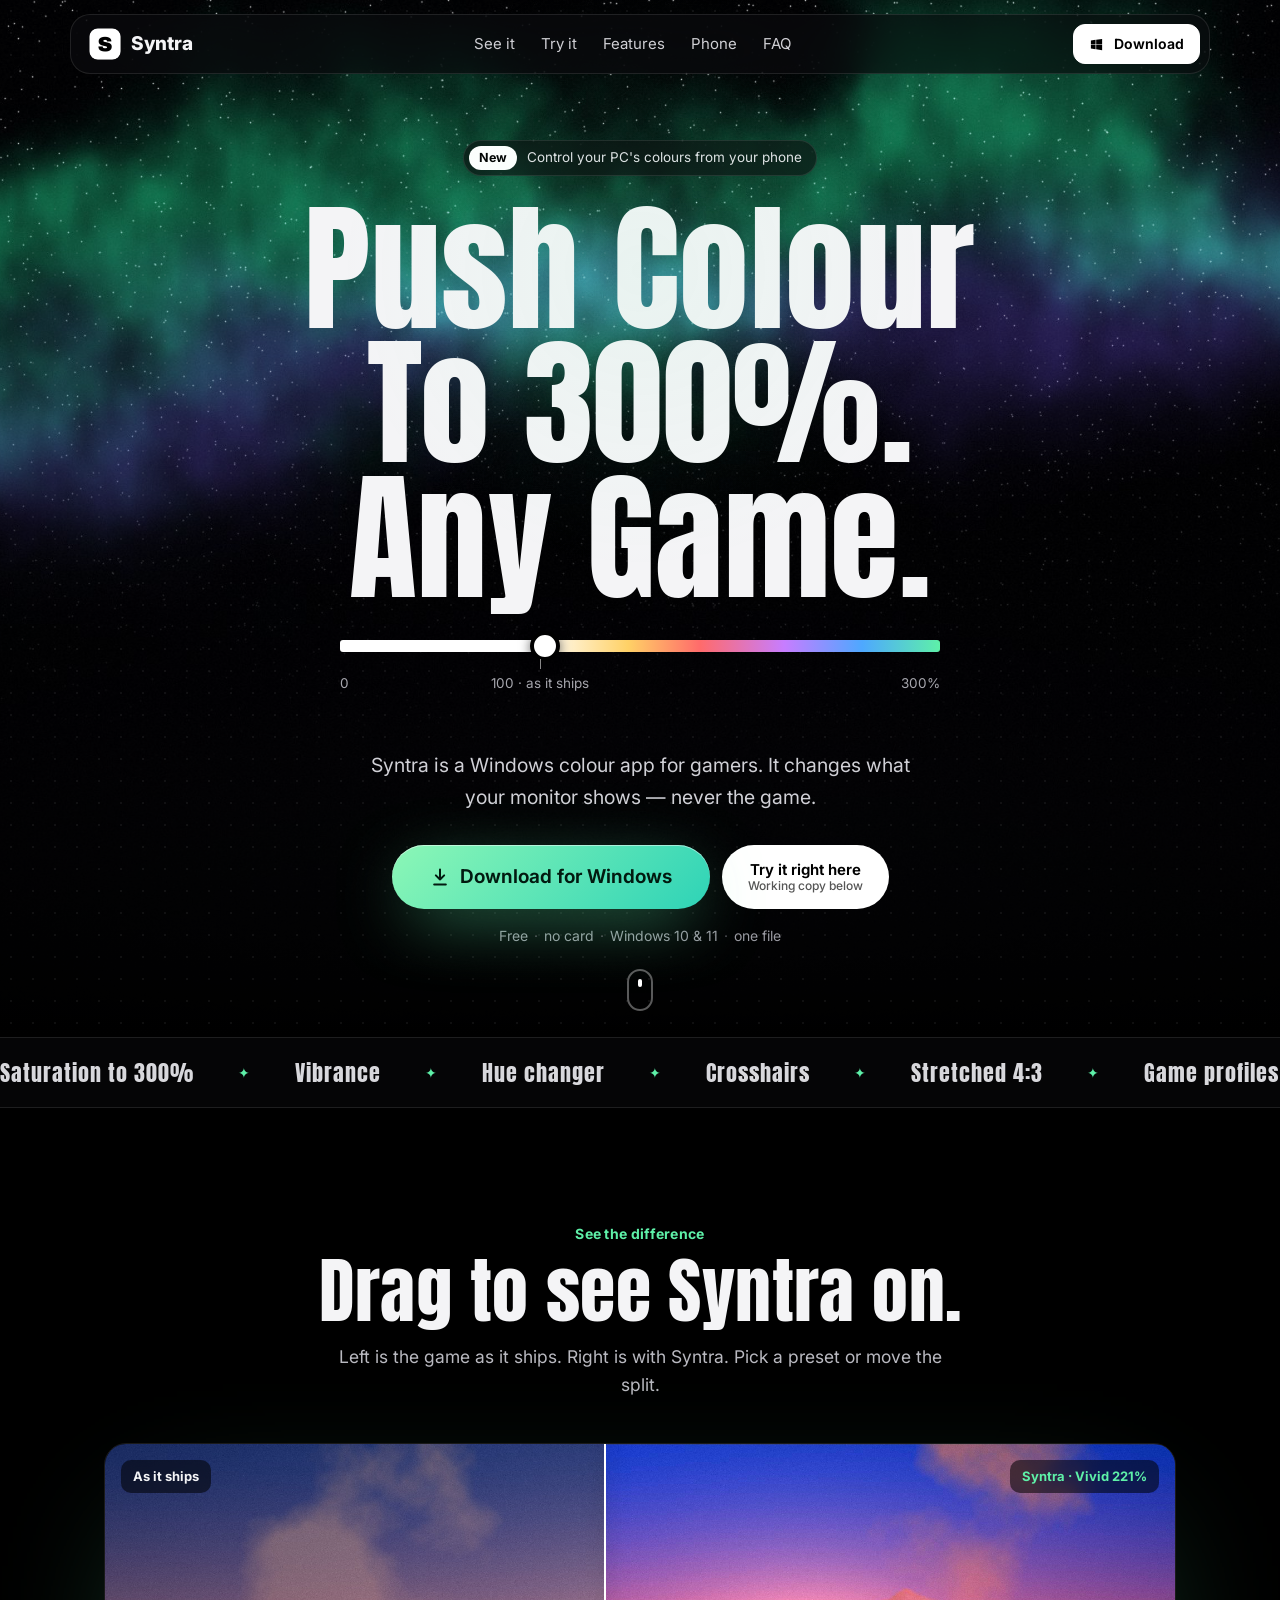
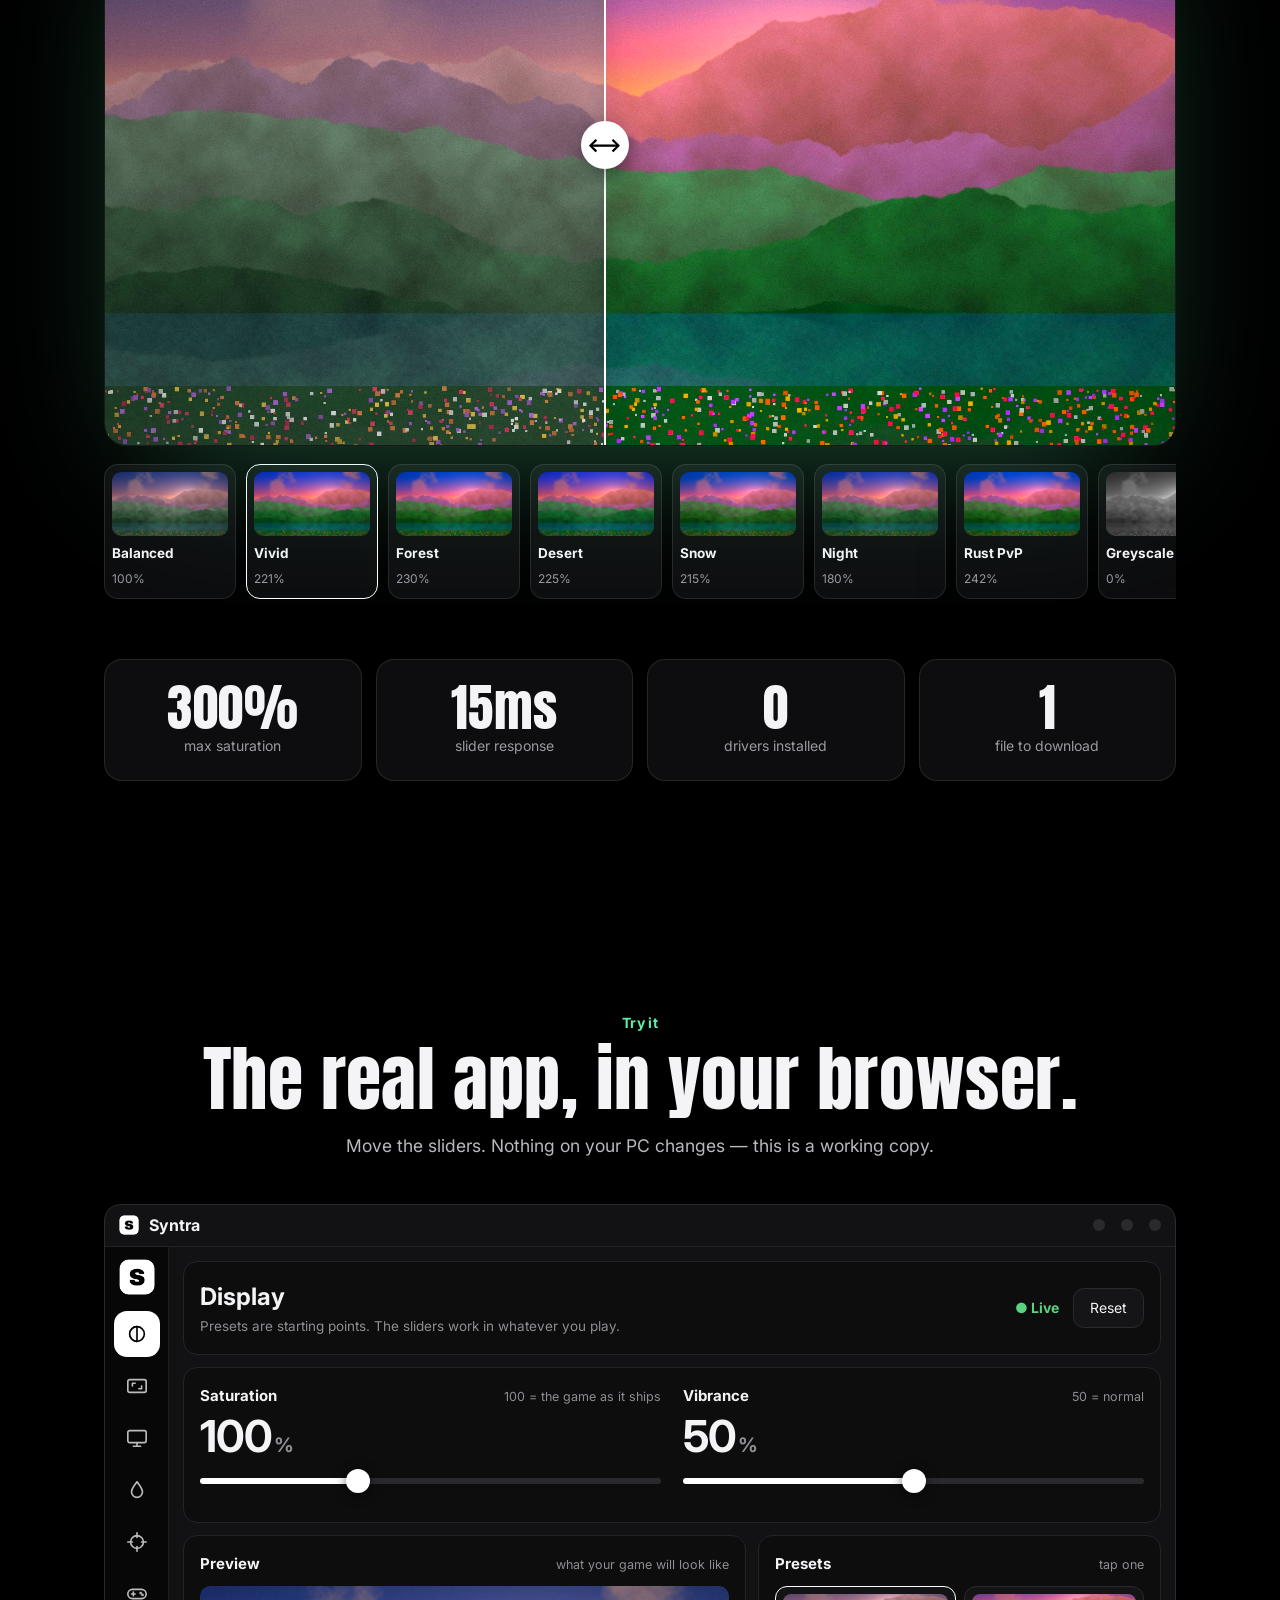
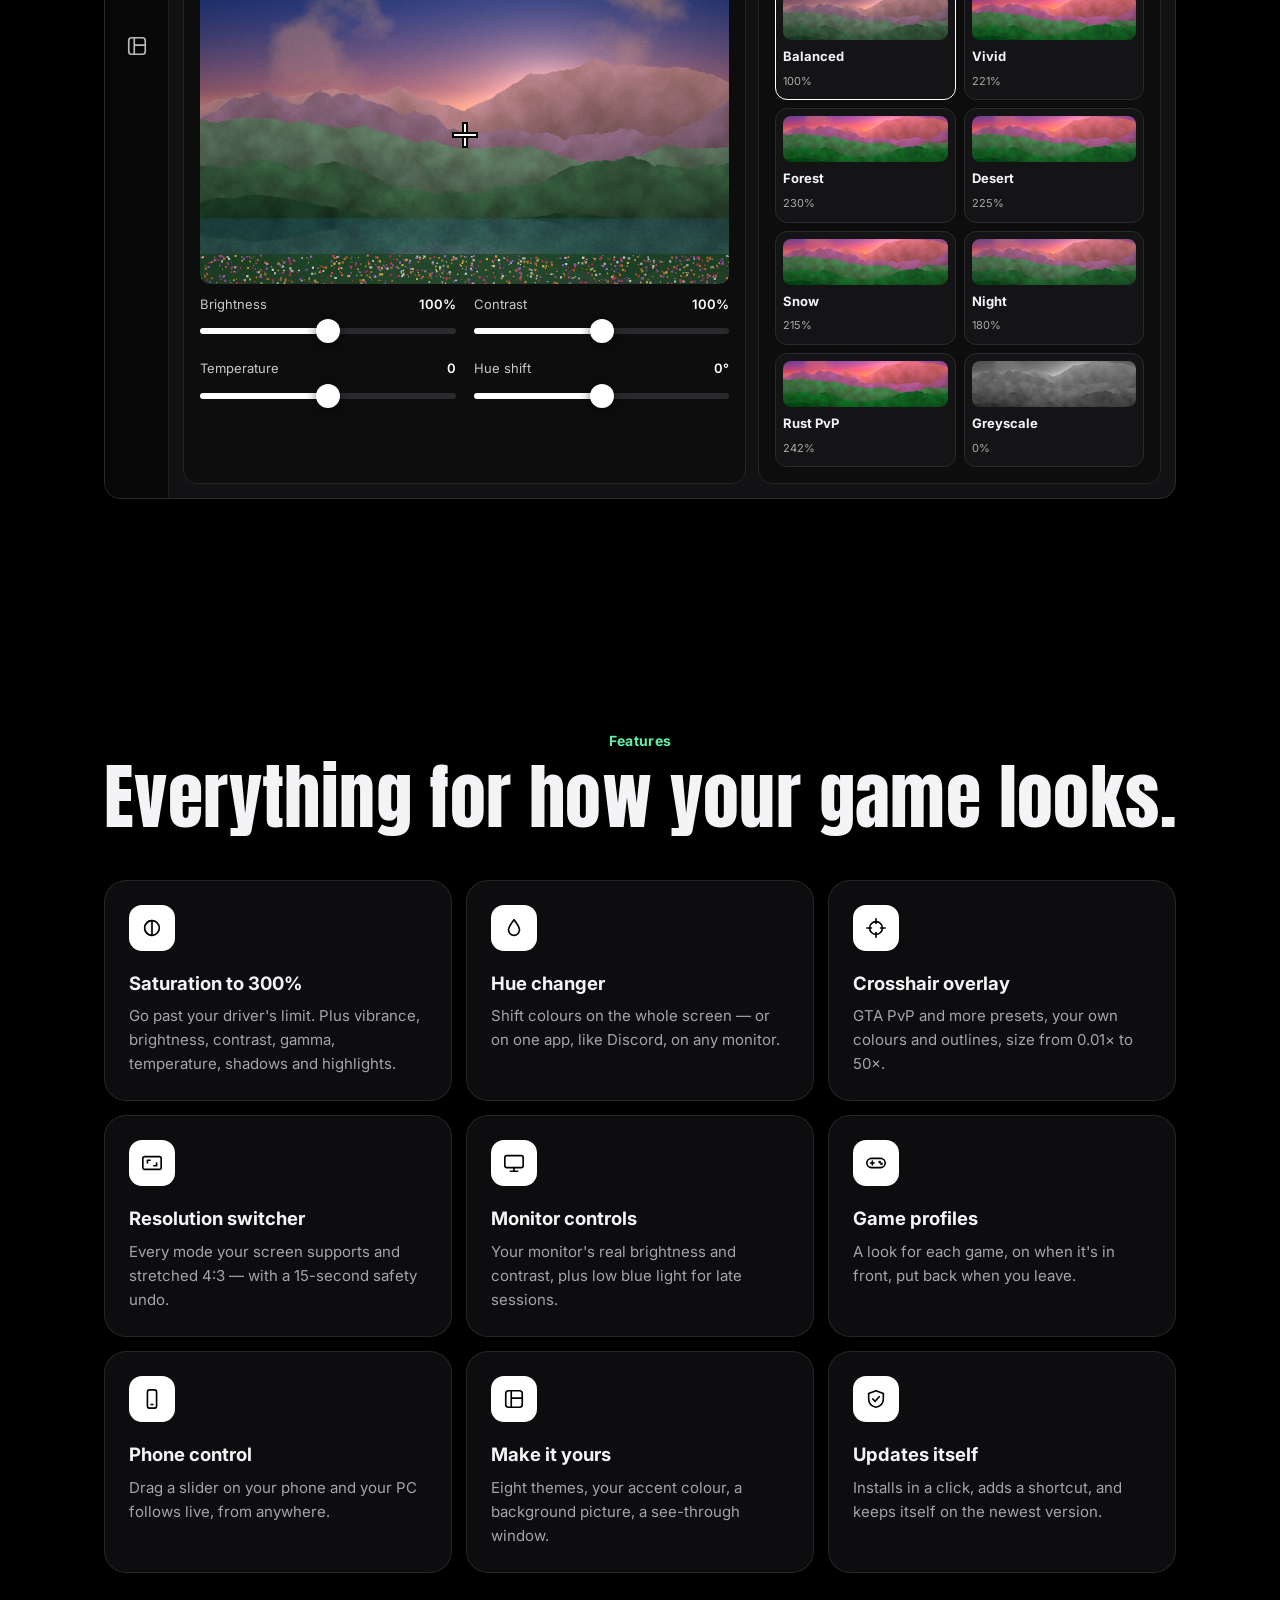
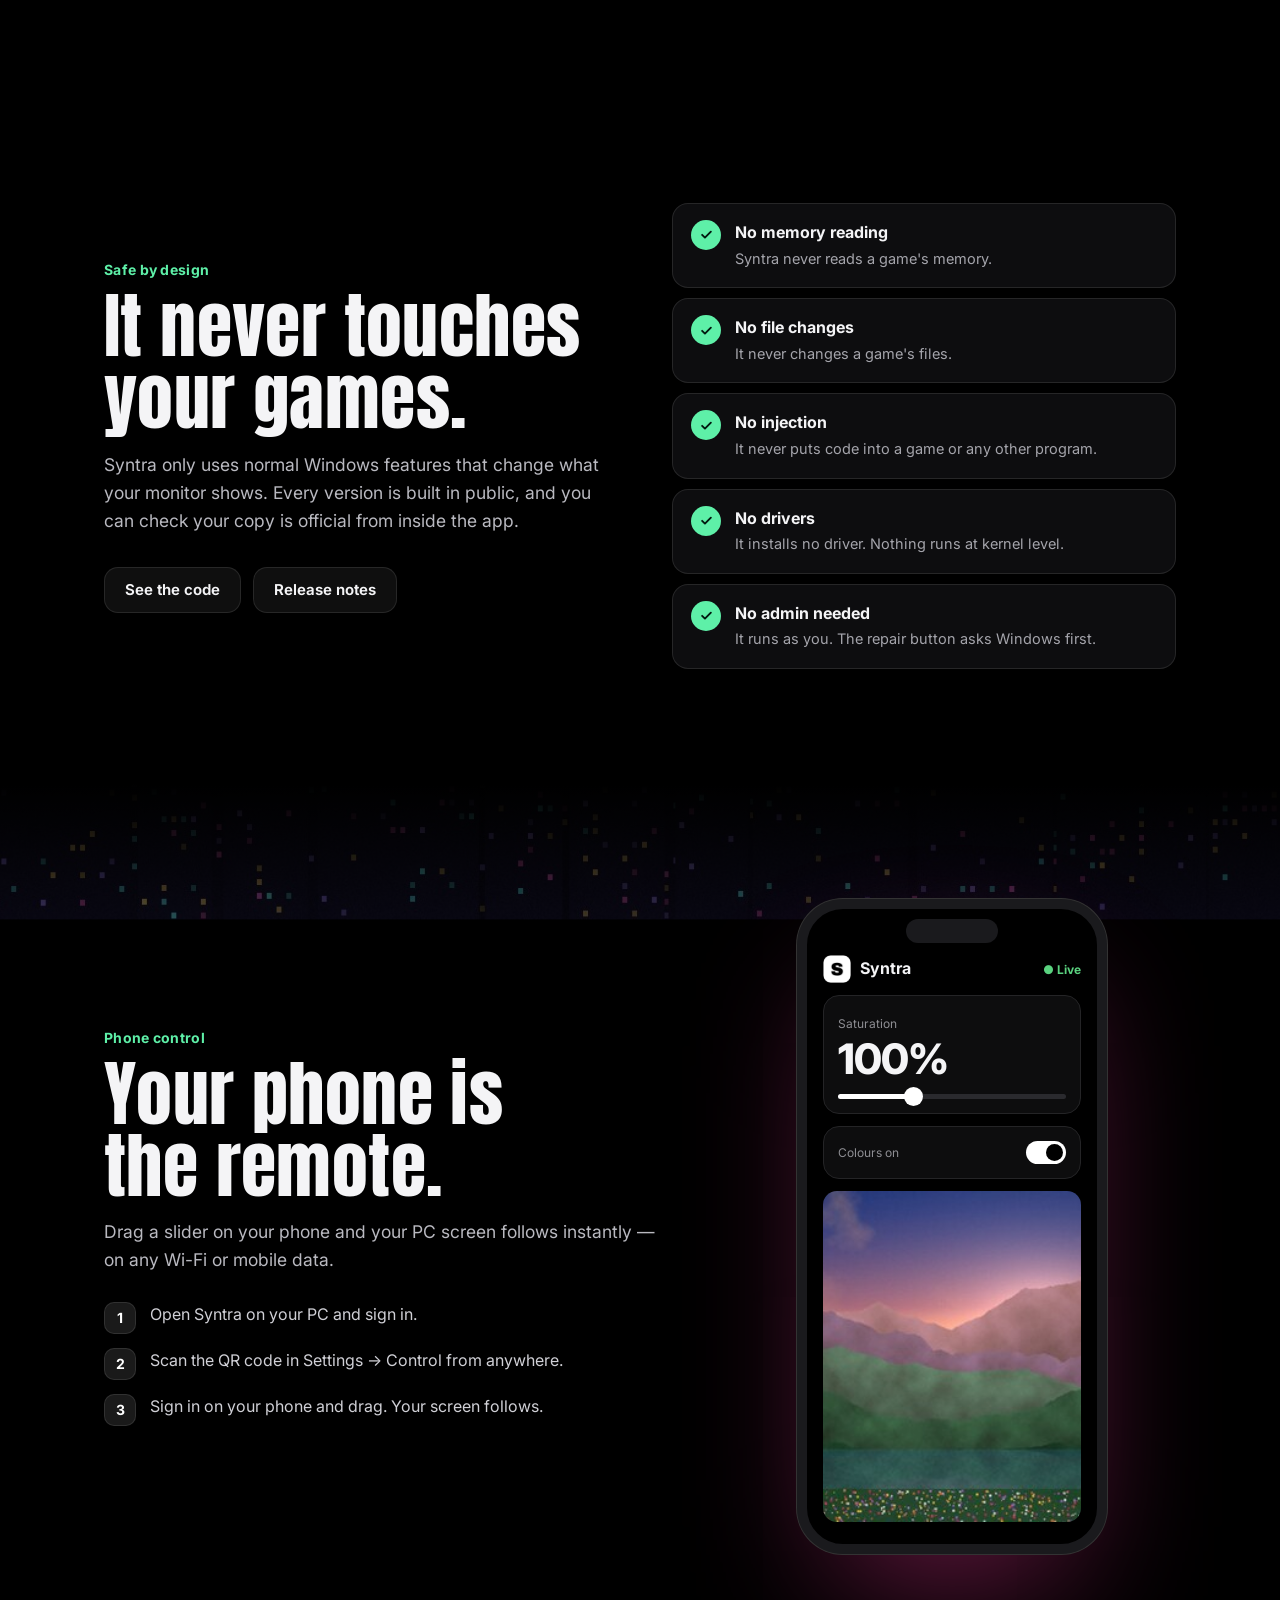
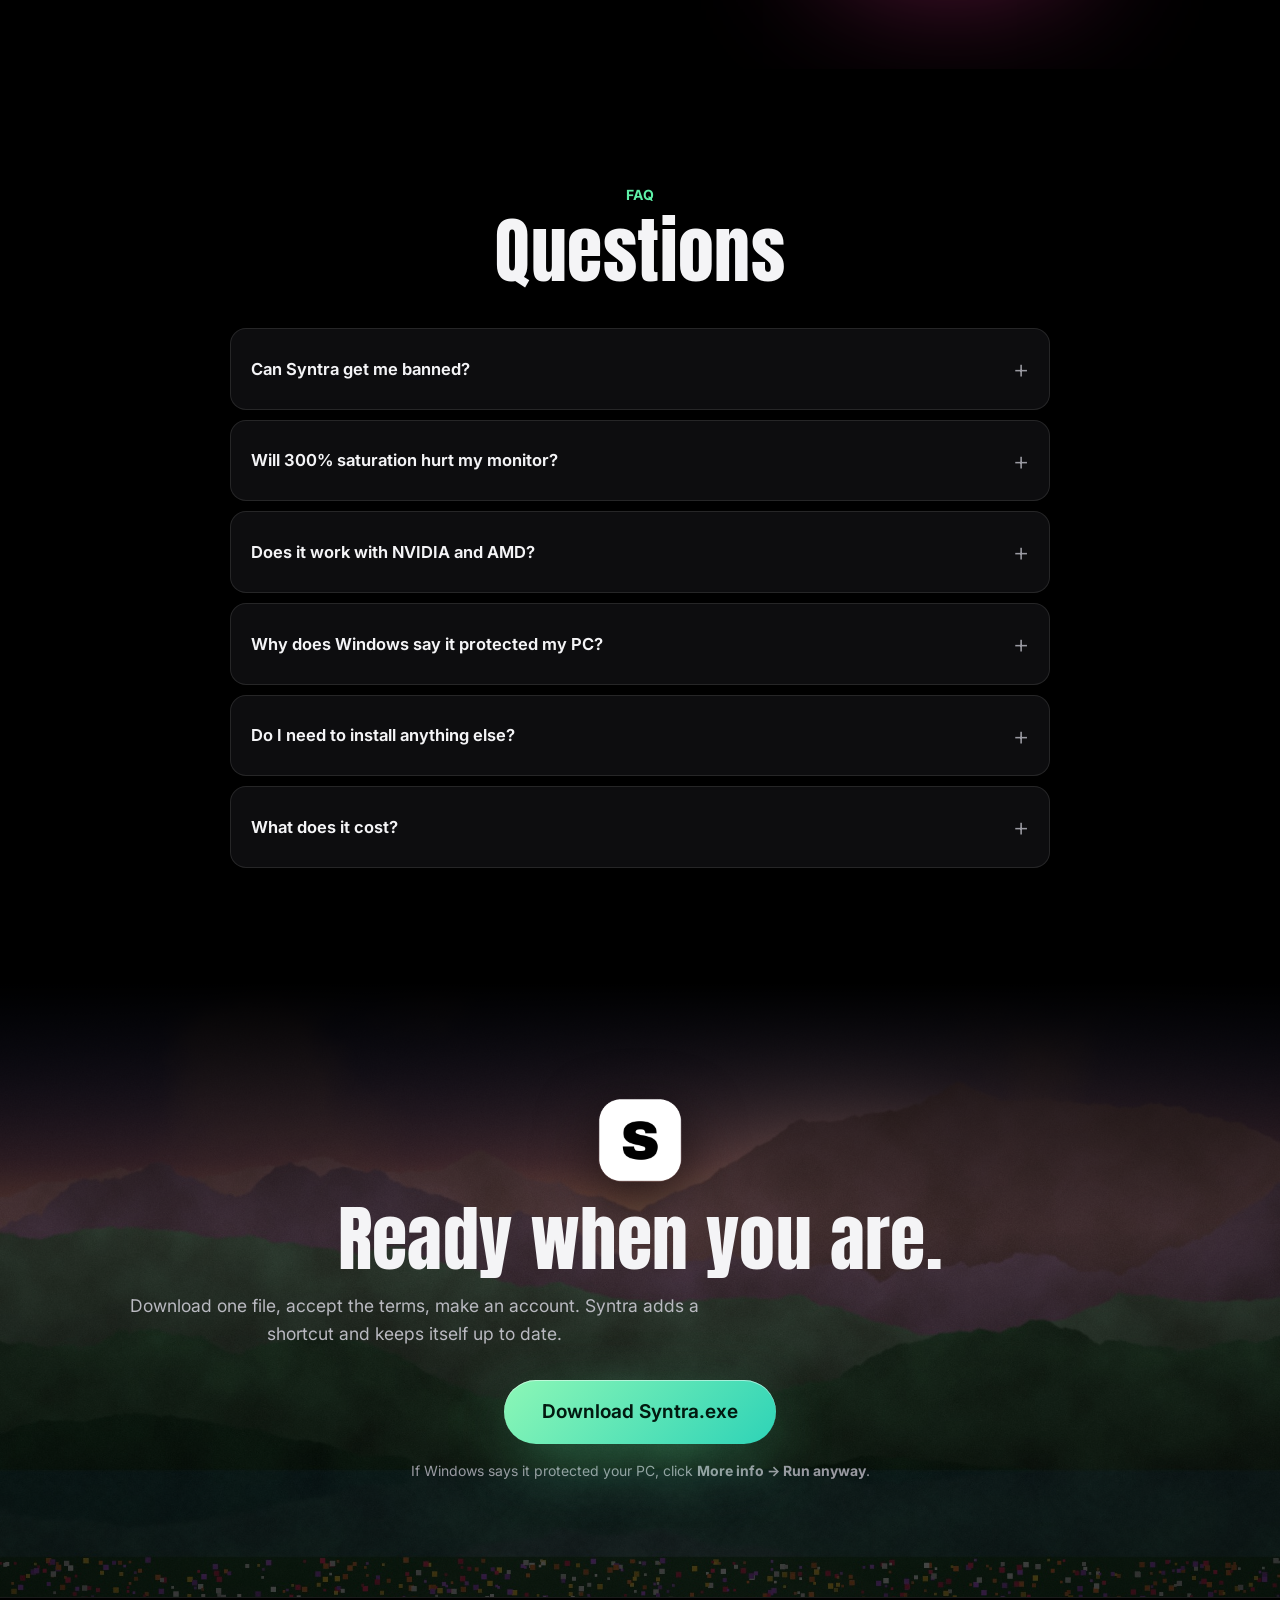
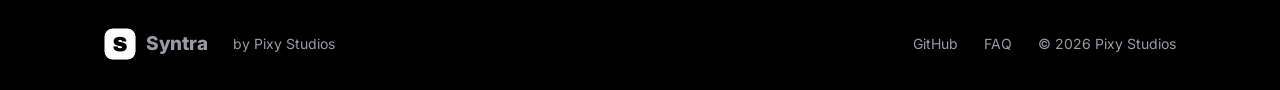
==== docs/site/index.html @ 3ea38f06 "New Syntra website: multi-file (html/css/js/json), rendered image backgrounds, before/after, app dem" ====
<!DOCTYPE html>
<html lang="en">
<head>
<meta charset="utf-8">
<meta name="viewport" content="width=device-width,initial-scale=1">
<title>Syntra · Pixy Studios</title>
<meta name="description" content="Syntra makes your games pop: saturation up to 300%, vibrance, hue, crosshairs, resolution and phone control, without touching the game.">
<meta name="theme-color" content="#000000">
<meta property="og:title" content="Syntra · Push colour to 300%">
<meta property="og:description" content="A Windows colour app for gamers. It changes what your monitor shows — never the game.">
<meta property="og:image" content="img/valley.jpg">
<link rel="icon" href="img/logo.png">
<link rel="preconnect" href="https://fonts.googleapis.com"><link rel="preconnect" href="https://fonts.gstatic.com" crossorigin>
<link href="https://fonts.googleapis.com/css2?family=Anton&family=Inter:wght@400;500;600;700;800&display=swap" rel="stylesheet">
<link rel="stylesheet" href="css/style.css">
</head>
<body>
<div class="spot" aria-hidden="true"></div>

<nav id="nav">
  <div class="bar">
    <a class="brand" href="#top"><img src="img/logo.png" alt="">Syntra</a>
    <div class="links"><a href="#compare">See it</a><a href="#app">Try it</a><a href="#features">Features</a><a href="#phone">Phone</a><a href="#faq">FAQ</a></div>
    <a class="btn white sm" data-link="download" href="#">
      <svg width="15" height="15" viewBox="0 0 24 24" fill="currentColor" aria-hidden="true"><path d="M3 5.5l7.5-1v7H3zM11.5 4.3L21 3v8.5h-9.5zM3 12.5h7.5v7L3 18.5zM11.5 12.5H21V21l-9.5-1.3z"/></svg>Download</a>
  </div>
</nav>

<header class="hero" id="top">
  <div class="bg" aria-hidden="true"></div>
  <div class="wrap">
    <a class="badge" href="#phone" id="badge"></a>
    <h1 class="big" id="headline"></h1>
    <div class="rainbow">
      <input type="range" id="hsat" min="0" max="300" value="100" aria-label="Try the saturation">
      <div class="scale"><span>0</span><span class="mid">100 · as it ships</span><span>300%</span></div>
      <div class="satnum" id="hsatv"></div>
    </div>
    <p class="lead" id="lead"></p>
    <div class="cta">
      <a class="btn go" data-link="download" href="#">
        <svg width="20" height="20" viewBox="0 0 24 24" fill="none" stroke="currentColor" stroke-width="2.4" stroke-linecap="round" stroke-linejoin="round" aria-hidden="true"><path d="M12 3v12M7 10l5 5 5-5M5 21h14"/></svg>
        Download for Windows</a>
      <a class="btn pill" href="#app">Try it right here<small>Working copy below</small></a>
    </div>
    <p class="meta" id="meta"></p>
  </div>
  <div class="scrollhint" aria-hidden="true"></div>
</header>

<div class="marquee" aria-hidden="true"><div class="track" id="marquee"></div></div>

<section class="band" id="compare">
  <div class="wrap center">
    <div class="rv"><div class="kicker">See the difference</div><h2>Drag to see Syntra on.</h2>
      <p class="sub">Left is the game as it ships. Right is with Syntra. Pick a preset or move the split.</p></div>
    <div class="compare rv" id="cmp">
      <img class="before" src="img/valley.jpg" alt="A sunset valley, normal colours" draggable="false">
      <img class="after" src="img/valley.jpg" alt="" draggable="false">
      <span class="tag l">As it ships</span><span class="tag r" id="cmptag">Syntra · 221%</span>
      <div class="handle"></div>
    </div>
    <div class="presets" id="presets"></div>
    <div class="stats" id="stats"></div>
  </div>
</section>

<section class="band" id="app">
  <div class="wrap">
    <div class="center rv"><div class="kicker">Try it</div><h2>The real app, in your browser.</h2>
      <p class="sub">Move the sliders. Nothing on your PC changes — this is a working copy.</p></div>
    <div class="appwin rv" id="appwin">
      <div class="atitle"><img src="img/logo.png" alt="">Syntra<span class="sp"></span><i></i><i></i><i></i></div>
      <div class="abody">
        <aside class="aside" id="aside"></aside>
        <div class="amain">
          <div class="acard ahead"><div><h3>Display</h3><p>Presets are starting points. The sliders work in whatever you play.</p></div><div class="alive">● Live</div><button class="abtn" id="areset">Reset</button></div>
          <div class="acard asplit">
            <div><div class="arow"><b>Saturation</b><small>100 = the game as it ships</small></div><div class="anum"><span id="asatv">100</span><em>%</em></div><input type="range" id="asat" min="0" max="300" value="100" aria-label="Saturation"></div>
            <div><div class="arow"><b>Vibrance</b><small>50 = normal</small></div><div class="anum"><span id="avibv">50</span><em>%</em></div><input type="range" id="avib" min="0" max="100" value="50" aria-label="Vibrance"></div>
          </div>
          <div class="agrid">
            <div class="acard"><div class="arow"><b>Preview</b><small>what your game will look like</small></div>
              <div class="ashot"><img id="ashot" src="img/valley.jpg" alt="Preview of the game scene"><div class="xh"></div></div>
              <div class="fine" id="afine"></div></div>
            <div class="acard"><div class="arow"><b>Presets</b><small>tap one</small></div><div class="ptiles" id="ptiles"></div></div>
          </div>
        </div>
      </div>
    </div>
  </div>
</section>

<section class="band" id="features">
  <div class="wrap">
    <div class="center rv"><div class="kicker">Features</div><h2>Everything for how your game looks.</h2></div>
    <div class="grid" id="grid"></div>
  </div>
</section>

<section class="band" id="safe">
  <div class="wrap safe">
    <div class="rv"><div class="kicker">Safe by design</div><h2>It never touches your games.</h2>
      <p class="sub">Syntra only uses normal Windows features that change what your monitor shows. Every version is built in public, and you can check your copy is official from inside the app.</p>
      <div class="cta" style="justify-content:flex-start"><a class="btn" data-link="github" href="#">See the code</a><a class="btn" data-link="releases" href="#">Release notes</a></div></div>
    <div class="list rv" id="safelist"></div>
  </div>
</section>

<section class="band city" id="phone">
  <div class="bg" aria-hidden="true"></div>
  <div class="wrap phonewrap">
    <div class="rv"><div class="kicker">Phone control</div><h2>Your phone is the remote.</h2>
      <p class="sub">Drag a slider on your phone and your PC screen follows instantly — on any Wi-Fi or mobile data.</p>
      <ol class="steps" id="steps"></ol></div>
    <div class="phone rv" aria-hidden="true">
      <div class="ph-top"><img src="img/logo.png" alt="">Syntra<small>● Live</small></div>
      <div class="ph-card"><span>Saturation</span><b id="phv">100%</b><div class="ph-bar" id="phbar"><i></i></div></div>
      <div class="ph-card"><div class="ph-row"><span>Colours on</span><div class="ph-tg"></div></div></div>
      <div class="ph-shot"><img id="phshot" src="img/valley-thumb.jpg" alt=""></div>
    </div>
  </div>
</section>

<section class="band" id="faq">
  <div class="wrap center">
    <div class="rv"><div class="kicker">FAQ</div><h2>Questions</h2></div>
    <div class="faq" id="faqlist"></div>
  </div>
</section>

<section class="band dl">
  <div class="bg" aria-hidden="true"></div>
  <div class="wrap rv">
    <img class="logo" src="img/logo.png" alt="Syntra">
    <h2>Ready when you are.</h2>
    <p class="sub">Download one file, accept the terms, make an account. Syntra adds a shortcut and keeps itself up to date.</p>
    <div class="cta"><a class="btn go" data-link="download" href="#">Download Syntra.exe</a></div>
    <p class="meta">If Windows says it protected your PC, click <b>More info → Run anyway</b>.</p>
  </div>
</section>

<footer>
  <div class="wrap">
    <a class="brand" href="#top"><img src="img/logo.png" alt="">Syntra</a>
    <span>by Pixy Studios</span>
    <span class="sp"></span>
    <a data-link="github" href="#">GitHub</a>
    <a href="#faq">FAQ</a>
    <span>© 2026 Pixy Studios</span>
  </div>
</footer>

<script src="js/main.js"></script>
</body>
</html>
---- docs/site/css/style.css ----
/* Syntra · Pixy Studios
   VOICE: a confident gaming tool — black, bright, tactile
   IDEA: the site *is* the product: every image on it reacts to Syntra's own saturation slider
   PICTURE: a real sunset valley with a before/after split, an aurora sky behind the hero, a neon city behind phone control
   COLOUR and TYPE: black ground, white type, mint→teal accent; Anton for display, Inter for text
   LAYOUT: pill nav, centred hero, marquee, before/after, app window, features, safe, phone, FAQ, download */
:root {
  --bg: #000; --card: rgba(16,16,19,.78); --solid: #0d0d0f; --line: rgba(255,255,255,.1); --line2: rgba(255,255,255,.18);
  --ink: #f4f4f6; --mute: #9a9aa2; --accent: #5ef0a8; --accent2: #2ed3b7;
  --display: Anton, Impact, "Arial Narrow Bold", sans-serif;
  --text: Inter, "Segoe UI", system-ui, -apple-system, Roboto, sans-serif;
}
* { box-sizing: border-box; margin: 0; padding: 0; min-width: 0; }
html { scroll-behavior: smooth; scroll-padding-top: 90px; }
body { background: var(--bg); color: var(--ink); font: 16px/1.6 var(--text); overflow-x: clip; -webkit-font-smoothing: antialiased; }
img { display: block; max-width: 100%; }
a { color: inherit; text-decoration: none; }
button { font: inherit; color: inherit; cursor: pointer; }
.wrap { max-width: 1200px; margin: 0 auto; padding: 0 max(5vw, 18px); }
.center { text-align: center; }

/* cursor spotlight */
.spot { position: fixed; inset: 0; pointer-events: none; z-index: 1; background: radial-gradient(500px circle at var(--mx, 50%) var(--my, 30%), rgba(94,240,168,.07), transparent 60%); }

/* ---------- nav ---------- */
nav { position: fixed; top: 14px; left: 0; right: 0; z-index: 50; padding: 0 max(3vw, 12px); transition: transform .4s; }
nav.hide { transform: translateY(-110%); }
nav .bar { display: flex; align-items: center; gap: 20px; height: 60px; max-width: 1140px; margin: 0 auto; padding: 0 9px 0 18px;
  background: rgba(12,12,14,.66); backdrop-filter: blur(18px) saturate(1.4); -webkit-backdrop-filter: blur(18px) saturate(1.4);
  border: 1px solid var(--line); border-radius: 20px; }
.brand { display: flex; align-items: center; gap: 10px; font-weight: 800; font-size: 19px; letter-spacing: -.3px; }
.brand img { width: 32px; height: 32px; border-radius: 9px; }
nav .links { display: flex; gap: 26px; margin: 0 auto; font-size: 15px; color: #cfcfd4; }
nav .links a { position: relative; }
nav .links a::after { content: ""; position: absolute; left: 0; right: 100%; bottom: -4px; height: 2px; background: var(--accent); transition: right .3s; }
nav .links a:hover::after { right: 0; }

/* ---------- buttons ---------- */
.btn { display: inline-flex; align-items: center; justify-content: center; gap: 10px; min-height: 46px; padding: 0 20px; border-radius: 14px;
  font-weight: 650; font-size: 15px; border: 1px solid var(--line); background: rgba(255,255,255,.06); transition: transform .15s, background .2s, border-color .2s, box-shadow .3s; white-space: nowrap; }
.btn:hover { border-color: var(--line2); background: rgba(255,255,255,.1); }
.btn:active { transform: scale(.97); }
.btn.white { background: #fff; color: #000; border-color: #fff; }
.btn.white:hover { background: #ececf0; }
.btn.sm { min-height: 40px; padding: 0 15px; font-size: 14px; border-radius: 12px; }
.btn.go { min-height: 64px; padding: 0 38px; font-size: 19px; border: 0; border-radius: 999px; color: #021a10;
  background: linear-gradient(135deg, #8cf7b6, var(--accent2)); box-shadow: 0 18px 70px -18px rgba(94,240,168,.75), inset 0 1px 0 rgba(255,255,255,.5); position: relative; overflow: hidden; }
.btn.go::after { content: ""; position: absolute; inset: 0; background: linear-gradient(110deg, transparent 30%, rgba(255,255,255,.55) 50%, transparent 70%); transform: translateX(-120%); animation: sheen 3.6s ease-in-out infinite; }
@keyframes sheen { 60%, 100% { transform: translateX(120%); } }
.btn.go:hover { box-shadow: 0 22px 90px -14px rgba(94,240,168,.95), inset 0 1px 0 rgba(255,255,255,.5); }
.btn.pill { min-height: 64px; padding: 0 26px; border-radius: 999px; background: #fff; color: #000; border: 0; flex-direction: column; gap: 0; line-height: 1.2; }
.btn.pill small { font-weight: 500; font-size: 12px; color: #555; }

/* ---------- hero ---------- */
.hero { position: relative; min-height: 100vh; padding: 140px 0 90px; display: flex; align-items: center; text-align: center; overflow: hidden; isolation: isolate; }
.hero .bg { position: absolute; inset: -6% -2% 0; z-index: -2; background: url(../img/aurora.jpg) center 35% / cover no-repeat; transform: translateY(var(--py, 0)) scale(1.06); filter: saturate(var(--sat, 1)); }
.hero::before { content: ""; position: absolute; inset: 0; z-index: -1; background:
  radial-gradient(rgba(255,255,255,.06) 1px, transparent 1.3px) 0 0 / 22px 22px,
  linear-gradient(180deg, rgba(0,0,0,.15) 0%, rgba(0,0,0,.35) 55%, #000 100%); }
.badge { display: inline-flex; align-items: center; gap: 10px; padding: 5px 14px 5px 5px; border-radius: 999px; font-size: 13.5px; color: #e2e2e6;
  background: rgba(10,10,12,.6); border: 1px solid var(--line); backdrop-filter: blur(8px); }
.badge b { background: #fff; color: #000; border-radius: 999px; padding: 2px 10px; font-size: 12.5px; }
h1.big { font: 400 clamp(60px, 11vw, 140px)/.96 var(--display); letter-spacing: .5px; margin: 26px 0 24px; }
h1.big span { display: block; opacity: 0; transform: translateY(40px); animation: up .9s cubic-bezier(.2,.8,.2,1) forwards; }
h1.big span:nth-child(2) { animation-delay: .12s; }
h1.big span:nth-child(3) { animation-delay: .24s; }
@keyframes up { to { opacity: 1; transform: none; } }
.rainbow { width: min(600px, 100%); margin: 0 auto; }
.scale { display: flex; justify-content: space-between; color: #a6a6ad; font-size: 13.5px; margin-top: 2px; position: relative; }
.scale .mid { position: absolute; left: 33.3%; transform: translateX(-50%); white-space: nowrap; }
.scale .mid::before { content: ""; position: absolute; left: 50%; top: -14px; width: 1px; height: 10px; background: #888; }
.satnum { font: 400 22px var(--display); letter-spacing: 1px; color: var(--accent); margin-top: 6px; height: 28px; }
.lead { color: #d0d0d6; font-size: clamp(17px, 1.7vw, 19.5px); max-width: 540px; margin: 22px auto 0; }
.cta { display: flex; flex-wrap: wrap; justify-content: center; gap: 12px; margin-top: 32px; }
.meta { color: var(--mute); font-size: 14px; margin-top: 16px; }
.meta i { font-style: normal; opacity: .5; margin: 0 6px; }
.scrollhint { position: absolute; bottom: 26px; left: 50%; transform: translateX(-50%); width: 26px; height: 42px; border: 2px solid rgba(255,255,255,.35); border-radius: 14px; }
.scrollhint::after { content: ""; position: absolute; left: 50%; top: 8px; width: 4px; height: 8px; margin-left: -2px; border-radius: 2px; background: #fff; animation: wheel 1.8s infinite; }
@keyframes wheel { 0% { opacity: 1; transform: none; } 100% { opacity: 0; transform: translateY(14px); } }

/* range sliders */
input[type=range] { -webkit-appearance: none; appearance: none; width: 100%; height: 34px; background: transparent; cursor: pointer; }
input[type=range]::-webkit-slider-runnable-track { height: 6px; border-radius: 3px; background: var(--fill, #2a2a2e); }
input[type=range]::-moz-range-track { height: 6px; border-radius: 3px; background: var(--fill, #2a2a2e); }
input[type=range]::-webkit-slider-thumb { -webkit-appearance: none; width: 24px; height: 24px; margin-top: -9px; border-radius: 50%; background: #fff; box-shadow: 0 2px 12px rgba(0,0,0,.6); transition: transform .15s; }
input[type=range]:active::-webkit-slider-thumb { transform: scale(1.2); }
input[type=range]::-moz-range-thumb { width: 24px; height: 24px; border: 0; border-radius: 50%; background: #fff; }
.rainbow input::-webkit-slider-runnable-track { height: 12px; border-radius: 3px;
  background: linear-gradient(90deg, #fff 0 33.3%, #ffd166 48%, #ff6b6b 60%, #c77dff 74%, #4ea8ff 87%, #5ef0a8 100%); }
.rainbow input::-moz-range-track { height: 12px; border-radius: 3px; background: linear-gradient(90deg, #fff 0 33.3%, #ffd166 48%, #ff6b6b 60%, #c77dff 74%, #4ea8ff 87%, #5ef0a8 100%); }
.rainbow input::-webkit-slider-thumb { width: 30px; height: 30px; margin-top: -9px; border: 4px solid #000; }

/* ---------- marquee ---------- */
.marquee { border-block: 1px solid var(--line); background: #050506; overflow: hidden; padding: 18px 0; }
.marquee .track { display: flex; gap: 44px; width: max-content; animation: slide 38s linear infinite; }
.marquee span { font: 400 22px var(--display); letter-spacing: 1px; color: #d8d8dc; white-space: nowrap; display: flex; align-items: center; gap: 44px; }
.marquee span::after { content: "✦"; color: var(--accent); font-size: 14px; }
@keyframes slide { to { transform: translateX(-50%); } }

/* ---------- sections ---------- */
section.band { position: relative; padding: clamp(70px, 9vw, 130px) 0; }
.kicker { color: var(--accent); font-weight: 700; font-size: 14px; letter-spacing: .3px; }
h2 { font: 400 clamp(40px, 5.6vw, 72px)/1 var(--display); letter-spacing: .4px; margin: 10px 0 16px; text-wrap: balance; }
.sub { color: #b9b9c0; font-size: 17.5px; max-width: 620px; }
.center .sub { margin: 0 auto; }

/* before / after */
.compare { position: relative; margin-top: 44px; border-radius: 22px; overflow: hidden; aspect-ratio: 16 / 9; border: 1px solid var(--line); box-shadow: 0 50px 140px -50px rgba(94,240,168,.35); user-select: none; touch-action: pan-y; cursor: ew-resize; }
.compare img { position: absolute; inset: 0; width: 100%; height: 100%; object-fit: cover; }
.compare .after { filter: saturate(var(--csat, 2.4)) hue-rotate(var(--chue, 0deg)); clip-path: inset(0 0 0 var(--cut, 50%)); }
.compare .before { filter: saturate(.92); }
.compare .handle { position: absolute; top: 0; bottom: 0; left: var(--cut, 50%); width: 2px; background: #fff; transform: translateX(-1px); box-shadow: 0 0 20px rgba(0,0,0,.6); }
.compare .handle::after { content: "⟷"; position: absolute; top: 50%; left: 50%; width: 48px; height: 48px; margin: -24px; border-radius: 50%; background: #fff; color: #000; display: grid; place-items: center; font-weight: 700; font-size: 20px; box-shadow: 0 6px 24px rgba(0,0,0,.5); }
.tag { position: absolute; top: 16px; padding: 6px 12px; border-radius: 10px; font-size: 13px; font-weight: 700; background: rgba(0,0,0,.55); backdrop-filter: blur(6px); }
.tag.l { left: 16px; } .tag.r { right: 16px; color: var(--accent); }
.presets { display: flex; gap: 10px; margin-top: 18px; overflow-x: auto; padding-bottom: 6px; scroll-snap-type: x mandatory; scrollbar-width: none; }
.presets::-webkit-scrollbar { display: none; }
.preset { flex: none; width: 132px; scroll-snap-align: start; text-align: left; border: 1px solid var(--line); border-radius: 14px; background: var(--solid); padding: 7px; transition: border-color .2s, transform .2s; }
.preset:hover { transform: translateY(-3px); border-color: var(--line2); }
.preset.on { border-color: #fff; }
.preset img { width: 100%; height: 64px; object-fit: cover; border-radius: 9px; }
.preset b { display: block; font-size: 13.5px; margin-top: 7px; }
.preset small { color: var(--mute); font-size: 12px; }

/* stats */
.stats { display: grid; grid-template-columns: repeat(4, minmax(0, 1fr)); gap: 14px; margin-top: 54px; }
.stat { border: 1px solid var(--line); border-radius: 18px; padding: 22px; background: var(--solid); }
.stat b { display: block; font: 400 clamp(38px, 4vw, 54px)/1 var(--display); letter-spacing: .5px; }
.stat span { color: var(--mute); font-size: 14px; }

/* app window */
.appwin { margin-top: 44px; background: #121214; border: 1px solid #2a2a2e; border-radius: 16px; overflow: hidden; box-shadow: 0 60px 160px -40px rgba(0,0,0,.95); transform: perspective(1400px) rotateX(var(--rx, 8deg)); transform-origin: 50% 0; transition: transform .2s; }
.atitle { display: flex; align-items: center; gap: 10px; height: 42px; padding: 0 14px; font-weight: 700; border-bottom: 1px solid #222; }
.atitle img { width: 20px; height: 20px; border-radius: 5px; }
.atitle .sp { flex: 1; }
.atitle i { width: 12px; height: 12px; border-radius: 50%; background: #2a2a2e; margin-left: 6px; }
.abody { display: grid; grid-template-columns: 64px minmax(0, 1fr); min-height: 520px; }
.aside { background: #070708; border-right: 1px solid #1e1e21; display: flex; flex-direction: column; align-items: center; gap: 6px; padding: 12px 0; }
.aside img { width: 36px; height: 36px; border-radius: 10px; margin-bottom: 10px; }
.aside button { width: 46px; height: 46px; border-radius: 13px; border: 0; background: none; display: grid; place-items: center; transition: background .2s; }
.aside button:hover { background: #1a1a1c; }
.aside button.on { background: #fff; }
.aside svg, .ic svg { width: 22px; height: 22px; fill: none; stroke: #bbb; stroke-width: 1.8; stroke-linecap: round; stroke-linejoin: round; }
.aside button.on svg { stroke: #000; }
.amain { padding: 14px; display: grid; gap: 12px; align-content: start; }
.acard { background: #0d0d0e; border: 1px solid #242426; border-radius: 14px; padding: 16px; }
.ahead { display: flex; align-items: center; gap: 14px; }
.ahead h3 { font-size: 24px; font-weight: 700; }
.ahead p { color: #8e8e93; font-size: 13.5px; }
.ahead > div:first-child { flex: 1; }
.alive { color: #5ad27f; font-weight: 700; font-size: 14px; }
.abtn { border: 1px solid #2a2a2e; background: #151517; border-radius: 11px; padding: 8px 16px; font-size: 14px; }
.asplit { display: grid; grid-template-columns: repeat(2, minmax(0, 1fr)); gap: 22px; }
.arow { display: flex; justify-content: space-between; align-items: baseline; gap: 10px; }
.arow b { font-size: 15px; } .arow small { color: #8e8e93; font-size: 12.5px; text-align: right; }
.anum { font-size: 44px; font-weight: 700; letter-spacing: -1px; line-height: 1.1; margin: 4px 0; }
.anum em { font-style: normal; font-size: 20px; color: #8e8e93; margin-left: 2px; }
.agrid { display: grid; grid-template-columns: minmax(0, 1.4fr) minmax(0, 1fr); gap: 12px; }
.ashot { margin-top: 10px; border-radius: 10px; overflow: hidden; aspect-ratio: 16 / 9; position: relative; }
.ashot img { width: 100%; height: 100%; object-fit: cover; }
.ashot .xh { position: absolute; left: 50%; top: 50%; width: 22px; height: 22px; transform: translate(-50%, -50%); }
.xh::before, .xh::after { content: ""; position: absolute; background: #fff; box-shadow: 0 0 0 2px #000; }
.xh::before { left: 50%; top: 0; bottom: 0; width: 2px; margin-left: -1px; }
.xh::after { top: 50%; left: 0; right: 0; height: 2px; margin-top: -1px; }
.fine { display: grid; grid-template-columns: repeat(2, minmax(0, 1fr)); gap: 2px 18px; margin-top: 10px; }
.fine label { display: block; font-size: 13px; color: #c8c8cd; }
.fine label span { float: right; color: #fff; font-weight: 600; }
.ptiles { display: grid; grid-template-columns: repeat(2, minmax(0, 1fr)); gap: 8px; margin-top: 10px; }
.pt { border: 1px solid #2a2a2e; background: #141416; border-radius: 12px; padding: 7px; text-align: left; transition: border-color .2s, transform .15s; }
.pt:active { transform: scale(.97); }
.pt.on { border-color: #fff; }
.pt img { height: 46px; width: 100%; object-fit: cover; border-radius: 8px; }
.pt b { display: block; font-size: 13px; margin-top: 6px; }
.pt small { font-size: 11px; color: #aaa; }

/* features */
.grid { display: grid; grid-template-columns: repeat(3, minmax(0, 1fr)); gap: 14px; margin-top: 46px; }
.f { position: relative; border: 1px solid var(--line); border-radius: 22px; padding: 24px; background: var(--solid); overflow: hidden; transition: transform .3s, border-color .3s; }
.f::before { content: ""; position: absolute; inset: 0; background: radial-gradient(320px circle at var(--fx, 50%) var(--fy, 0%), rgba(94,240,168,.12), transparent 60%); opacity: 0; transition: opacity .3s; }
.f:hover { transform: translateY(-4px); border-color: var(--line2); }
.f:hover::before { opacity: 1; }
.ic { width: 46px; height: 46px; border-radius: 13px; background: #fff; display: grid; place-items: center; margin-bottom: 18px; position: relative; }
.ic svg { stroke: #000; }
.f h3 { font-size: 18.5px; font-weight: 700; margin-bottom: 6px; position: relative; }
.f p { color: #a4a4ab; font-size: 15px; position: relative; }

/* safe */
.safe { display: grid; grid-template-columns: minmax(0, 1fr) minmax(0, 1fr); gap: clamp(28px, 5vw, 70px); align-items: center; }
.list { display: grid; gap: 10px; }
.li { display: flex; gap: 14px; align-items: flex-start; border: 1px solid var(--line); border-radius: 16px; padding: 16px 18px; background: var(--solid); }
.li .tick { width: 30px; height: 30px; border-radius: 50%; background: var(--accent); flex: none; display: grid; place-items: center; }
.li .tick svg { width: 15px; height: 15px; stroke: #021a10; stroke-width: 3; fill: none; stroke-linecap: round; stroke-linejoin: round; }
.li b { display: block; font-size: 16px; }
.li span { color: #a4a4ab; font-size: 14.5px; }

/* phone section with real city background */
.city { position: relative; overflow: hidden; isolation: isolate; }
.city .bg { position: absolute; inset: -10% 0; z-index: -2; background: url(../img/city.jpg) center / cover no-repeat; transform: translateY(var(--py2, 0)); filter: saturate(var(--sat, 1)); }
.city::before { content: ""; position: absolute; inset: 0; z-index: -1; background: linear-gradient(180deg, #000 0%, rgba(0,0,0,.45) 25%, rgba(0,0,0,.5) 75%, #000 100%); }
.phonewrap { display: grid; grid-template-columns: minmax(0, 1fr) minmax(0, .8fr); gap: clamp(28px, 5vw, 70px); align-items: center; }
.steps { display: grid; gap: 14px; margin-top: 28px; counter-reset: s; }
.steps li { list-style: none; display: flex; gap: 14px; align-items: flex-start; color: #d0d0d6; }
.steps li::before { counter-increment: s; content: counter(s); flex: none; width: 30px; height: 30px; border-radius: 10px; background: rgba(255,255,255,.1); border: 1px solid var(--line); display: grid; place-items: center; font-weight: 700; font-size: 14px; color: #fff; }
.phone { justify-self: center; width: min(310px, 82vw); aspect-ratio: 9 / 19; border-radius: 46px; background: #000; border: 10px solid #1a1a1d; box-shadow: 0 0 0 1px #333, 0 60px 140px -40px rgba(255,63,164,.45); padding: 22px 16px; display: flex; flex-direction: column; gap: 12px; position: relative; animation: float 6s ease-in-out infinite; }
@keyframes float { 50% { transform: translateY(-14px) rotate(-1deg); } }
.phone::before { content: ""; position: absolute; top: 10px; left: 50%; width: 92px; height: 24px; margin-left: -46px; border-radius: 14px; background: #1a1a1d; }
.ph-top { display: flex; align-items: center; gap: 9px; margin-top: 24px; font-weight: 700; }
.ph-top img { width: 28px; height: 28px; border-radius: 8px; }
.ph-top small { margin-left: auto; color: #5ad27f; font-size: 12px; font-weight: 700; }
.ph-card { background: #0d0d0e; border: 1px solid #242426; border-radius: 16px; padding: 14px; }
.ph-card span { color: #8e8e93; font-size: 12px; }
.ph-card b { display: block; font-size: 42px; font-weight: 800; letter-spacing: -1px; line-height: 1.1; }
.ph-bar { height: 5px; border-radius: 3px; background: #2a2a2e; margin-top: 12px; position: relative; }
.ph-bar i { position: absolute; left: 0; top: 0; bottom: 0; border-radius: 3px; background: #fff; width: var(--w, 33%); transition: width .15s; }
.ph-bar i::after { content: ""; position: absolute; right: -9px; top: -7px; width: 19px; height: 19px; border-radius: 50%; background: #fff; }
.ph-row { display: flex; justify-content: space-between; align-items: center; font-size: 13px; color: #ddd; }
.ph-tg { width: 40px; height: 23px; border-radius: 12px; background: #fff; position: relative; }
.ph-tg::after { content: ""; position: absolute; right: 3px; top: 3px; width: 17px; height: 17px; border-radius: 50%; background: #000; }
.ph-shot { border-radius: 14px; overflow: hidden; flex: 1; }
.ph-shot img { width: 100%; height: 100%; object-fit: cover; }

/* faq */
.faq { display: grid; gap: 10px; margin: 40px auto 0; max-width: 820px; text-align: left; }
details { border: 1px solid var(--line); border-radius: 16px; padding: 0 20px; background: var(--solid); transition: border-color .2s; }
details[open] { border-color: var(--line2); }
summary { list-style: none; cursor: pointer; padding: 19px 0; font-weight: 650; font-size: 16.5px; display: flex; justify-content: space-between; gap: 16px; align-items: center; }
summary::-webkit-details-marker { display: none; }
summary::after { content: "+"; font-size: 26px; font-weight: 300; color: var(--mute); transition: transform .3s; }
details[open] summary::after { transform: rotate(45deg); }
details p { color: #b0b0b6; padding: 0 0 19px; font-size: 15.5px; }

/* download band */
.dl { text-align: center; overflow: hidden; isolation: isolate; }
.dl .bg { position: absolute; inset: 0; z-index: -2; background: url(../img/valley.jpg) center 70% / cover; filter: saturate(var(--sat, 1)); }
.dl::before { content: ""; position: absolute; inset: 0; z-index: -1; background: linear-gradient(180deg, #000 0%, rgba(0,0,0,.55) 40%, rgba(0,0,0,.7) 100%); }
.dl img.logo { width: 84px; height: 84px; border-radius: 24px; margin: 0 auto 22px; box-shadow: 0 20px 60px rgba(0,0,0,.6); }
footer { border-top: 1px solid var(--line); padding: 30px 0; color: var(--mute); font-size: 14px; }
footer .wrap { display: flex; flex-wrap: wrap; gap: 14px 26px; align-items: center; }
footer .sp { flex: 1; }
footer a:hover { color: #fff; }

/* reveal */
.rv { opacity: 0; transform: translateY(28px); transition: opacity .8s cubic-bezier(.2,.8,.2,1), transform .8s cubic-bezier(.2,.8,.2,1); }
.rv.in { opacity: 1; transform: none; }

@media (prefers-reduced-motion: reduce) {
  *, *::before, *::after { animation: none !important; transition: none !important; }
  .rv, h1.big span { opacity: 1; transform: none; }
  html { scroll-behavior: auto; }
}
@media (max-width: 900px) {
  nav .links { display: none; }
  .grid { grid-template-columns: repeat(2, minmax(0, 1fr)); }
  .safe, .phonewrap, .agrid, .asplit { grid-template-columns: minmax(0, 1fr); }
  .stats { grid-template-columns: repeat(2, minmax(0, 1fr)); }
  .abody { grid-template-columns: 52px minmax(0, 1fr); }
  .aside button { width: 40px; height: 40px; }
  .ahead p { display: none; }
  .appwin { transform: none; }
}
@media (max-width: 600px) {
  .grid { grid-template-columns: minmax(0, 1fr); }
  .cta .btn { flex: 1 1 100%; }
  .compare { aspect-ratio: 4 / 3; }
}
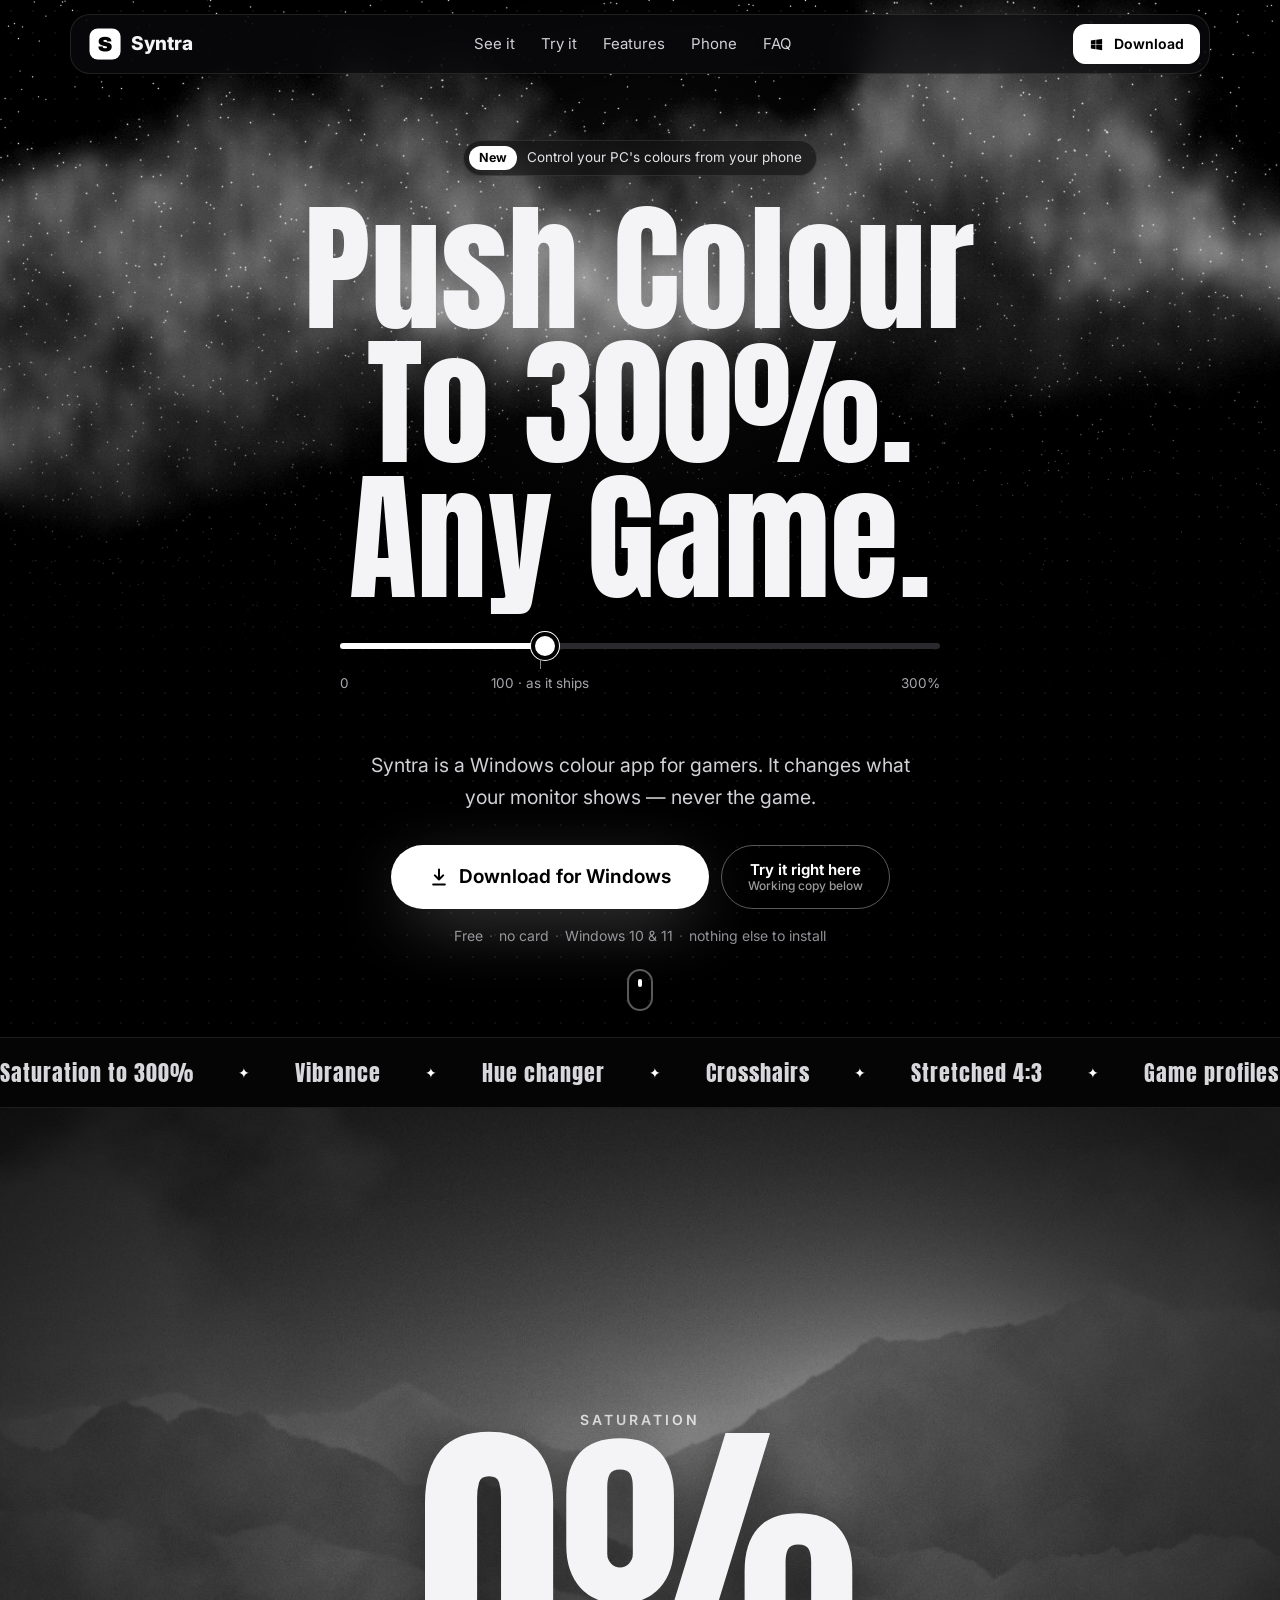
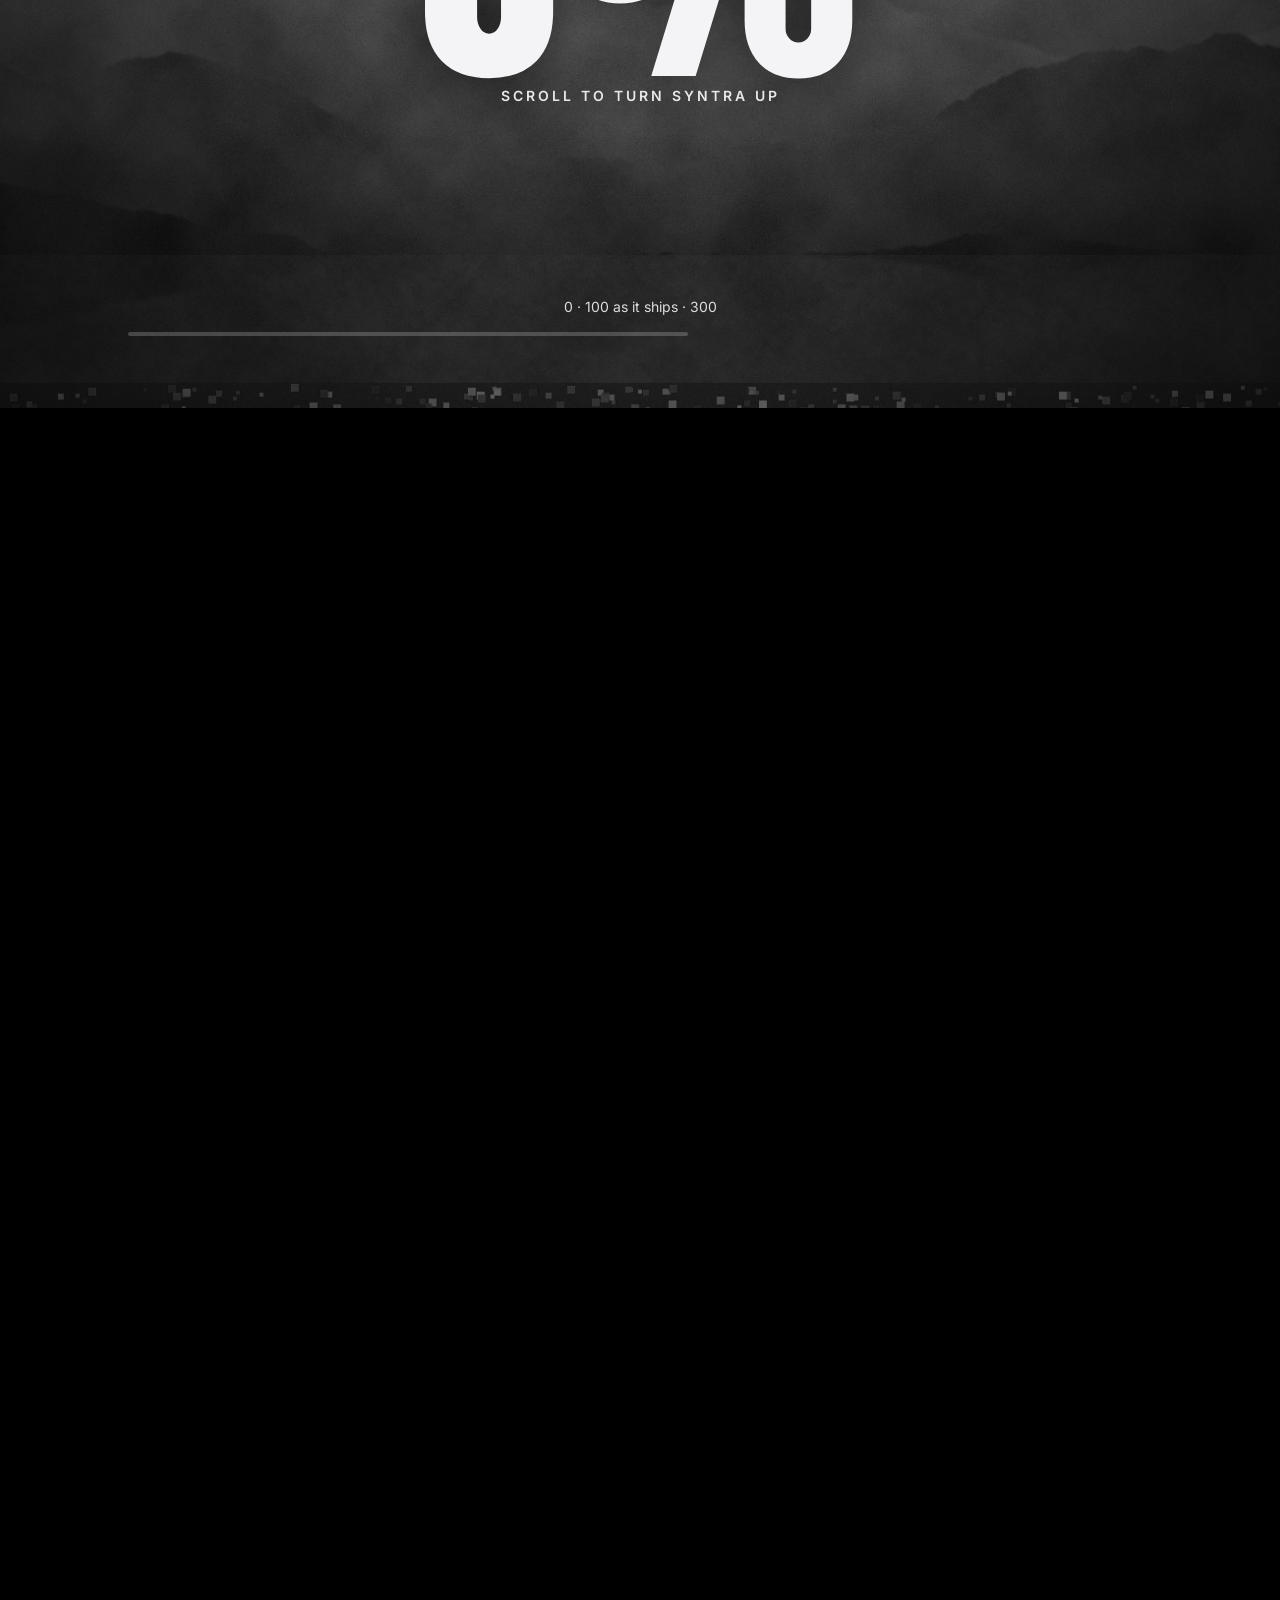
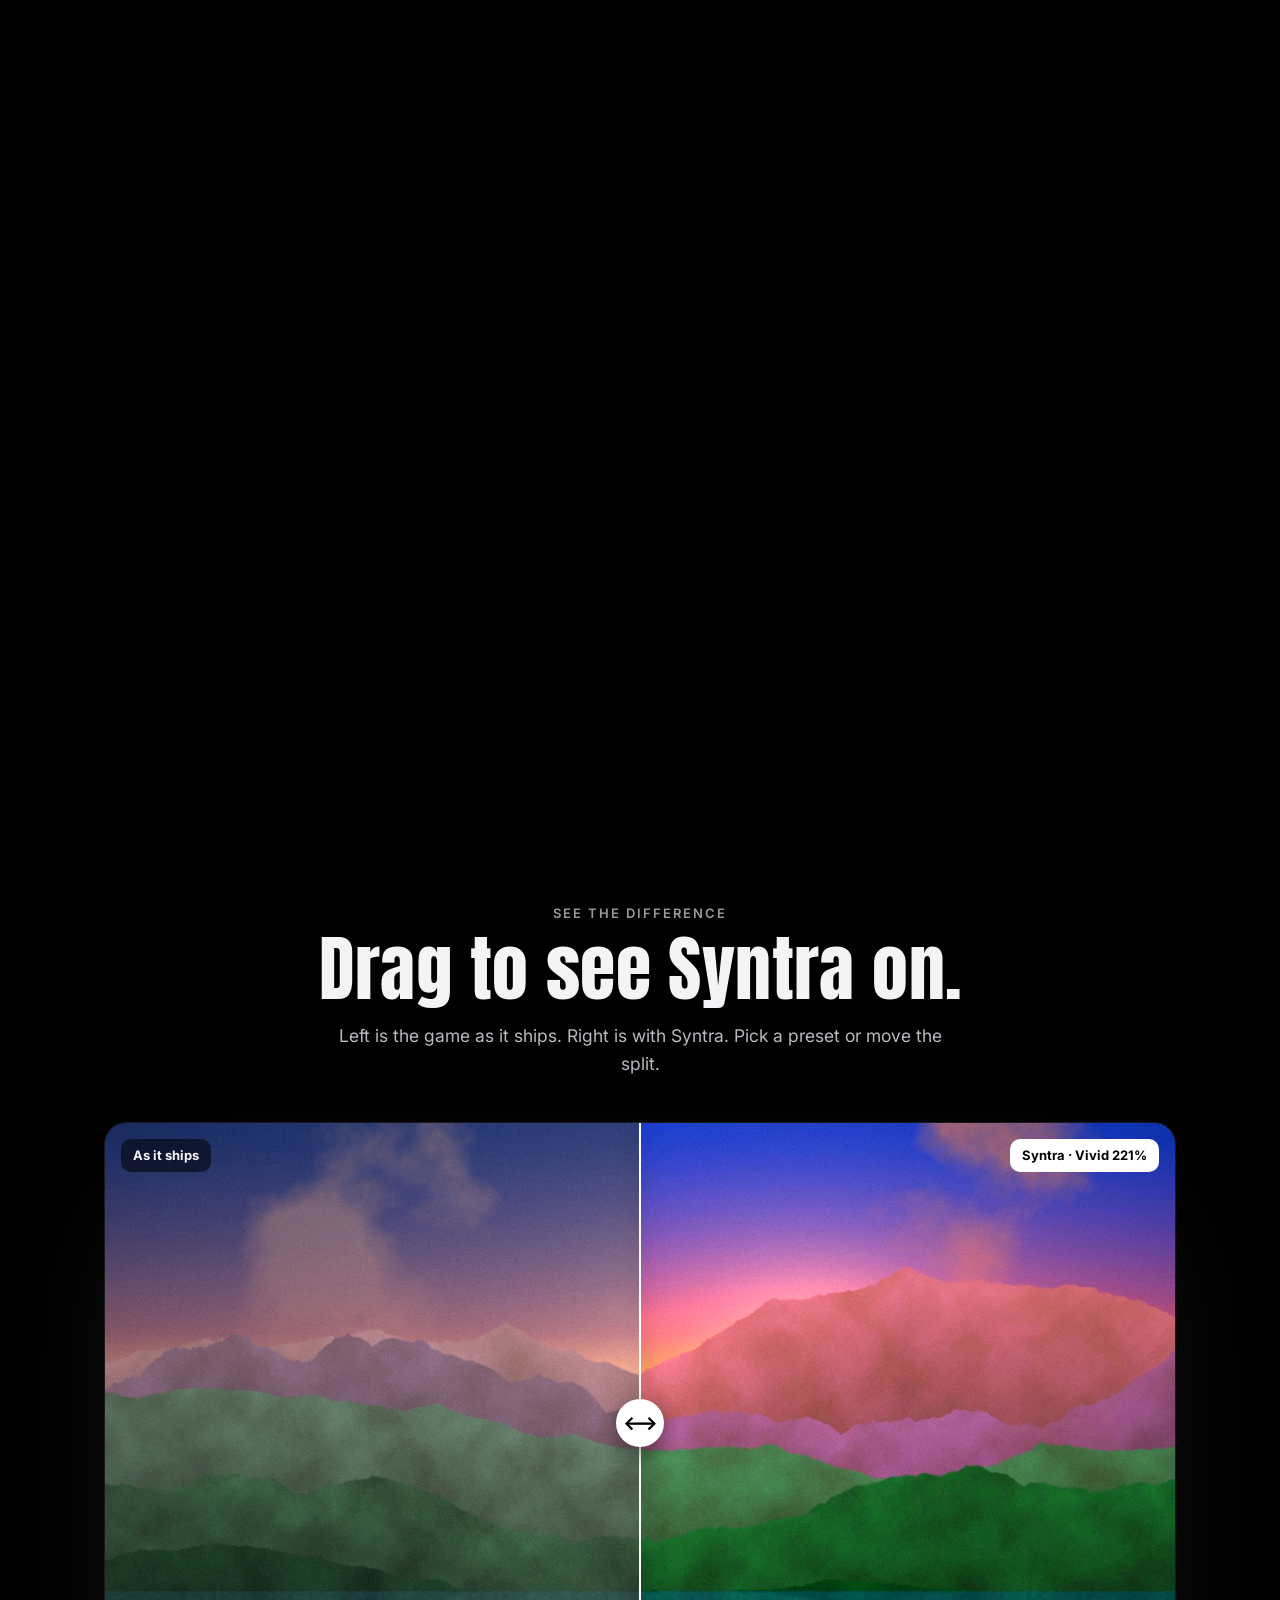
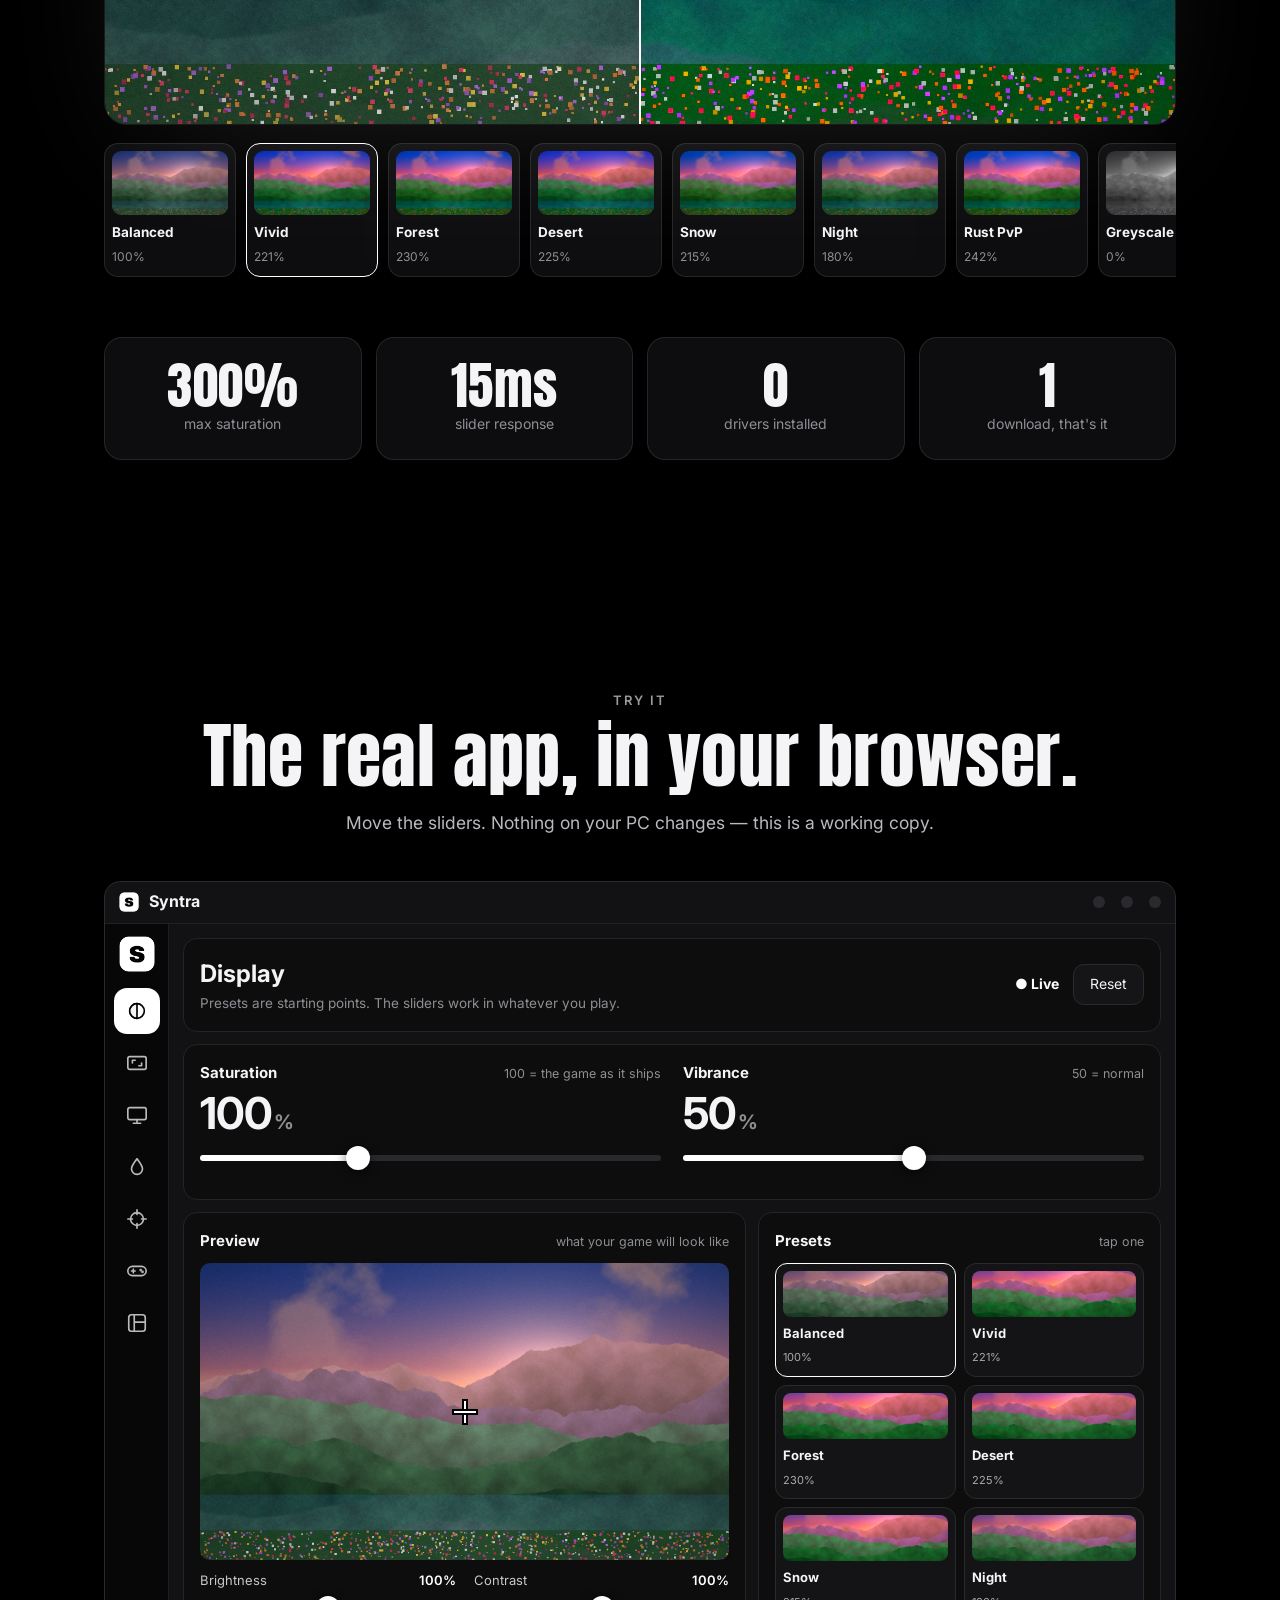
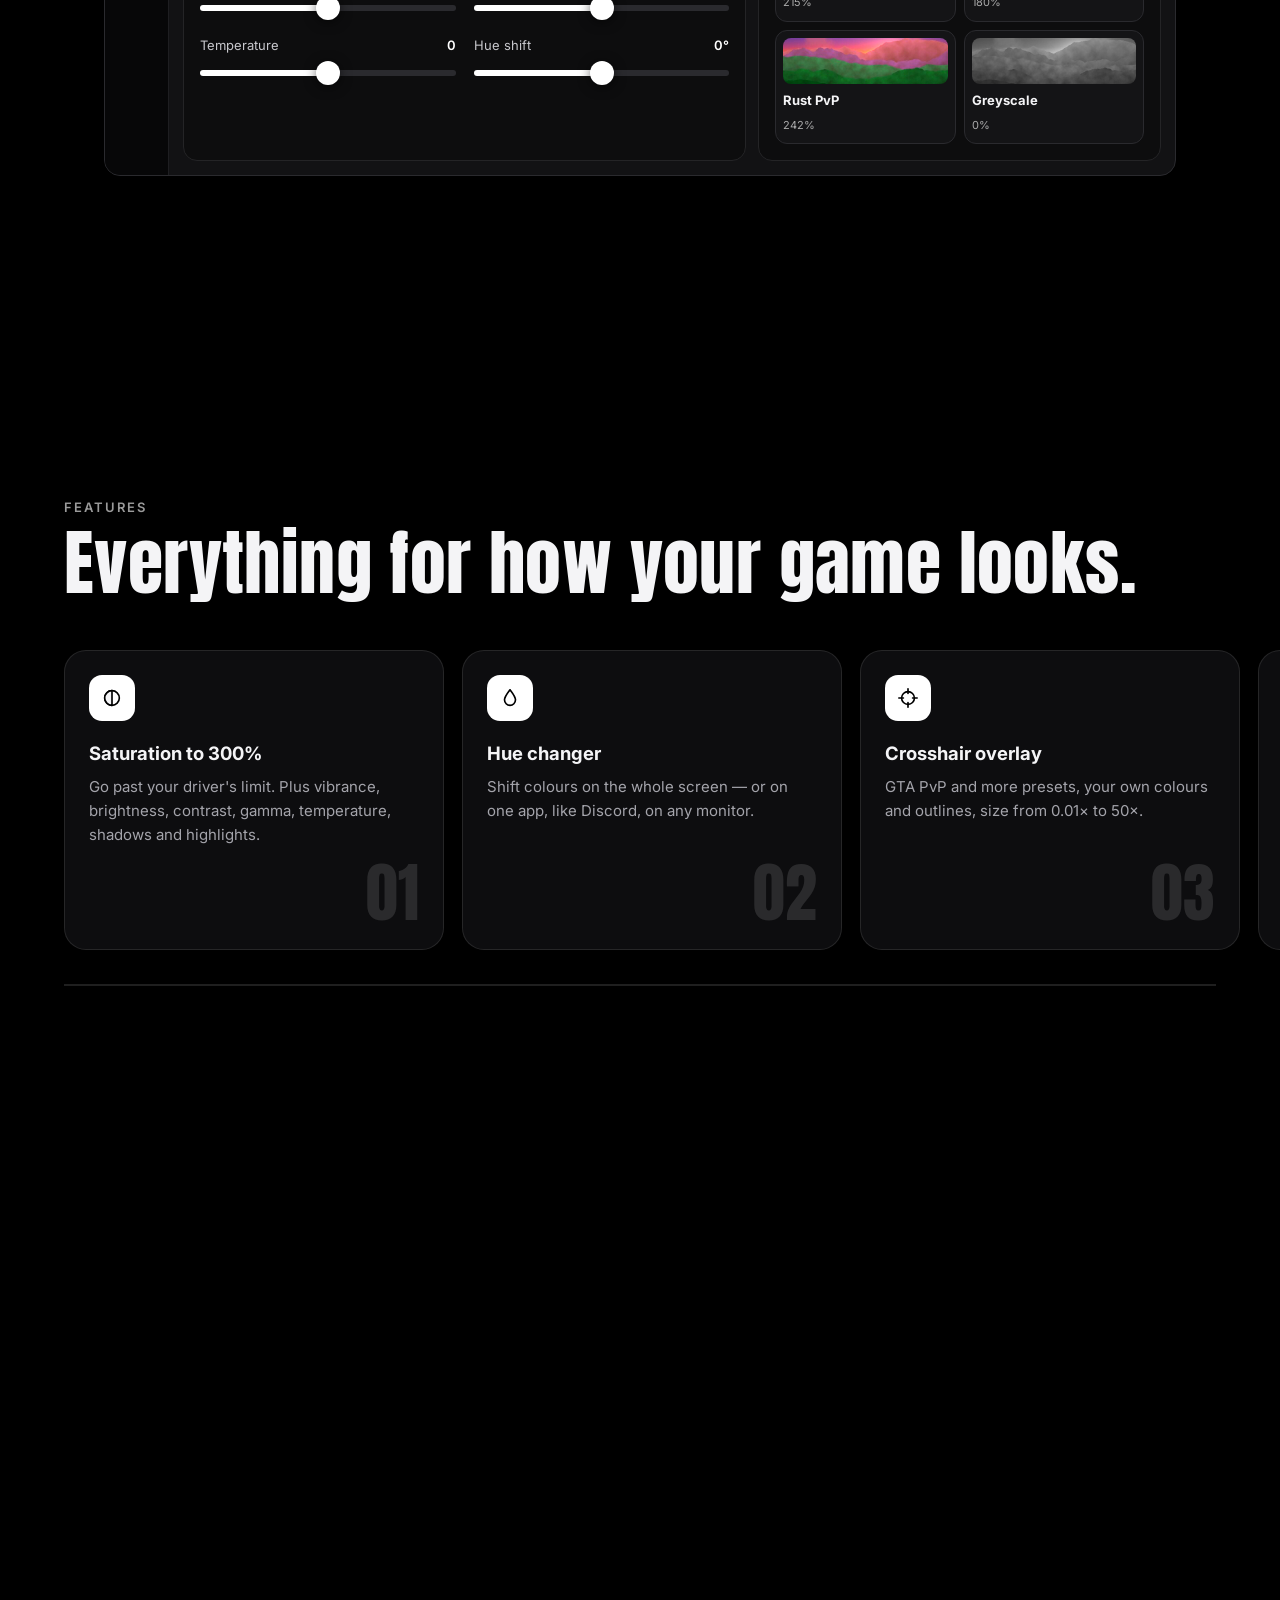
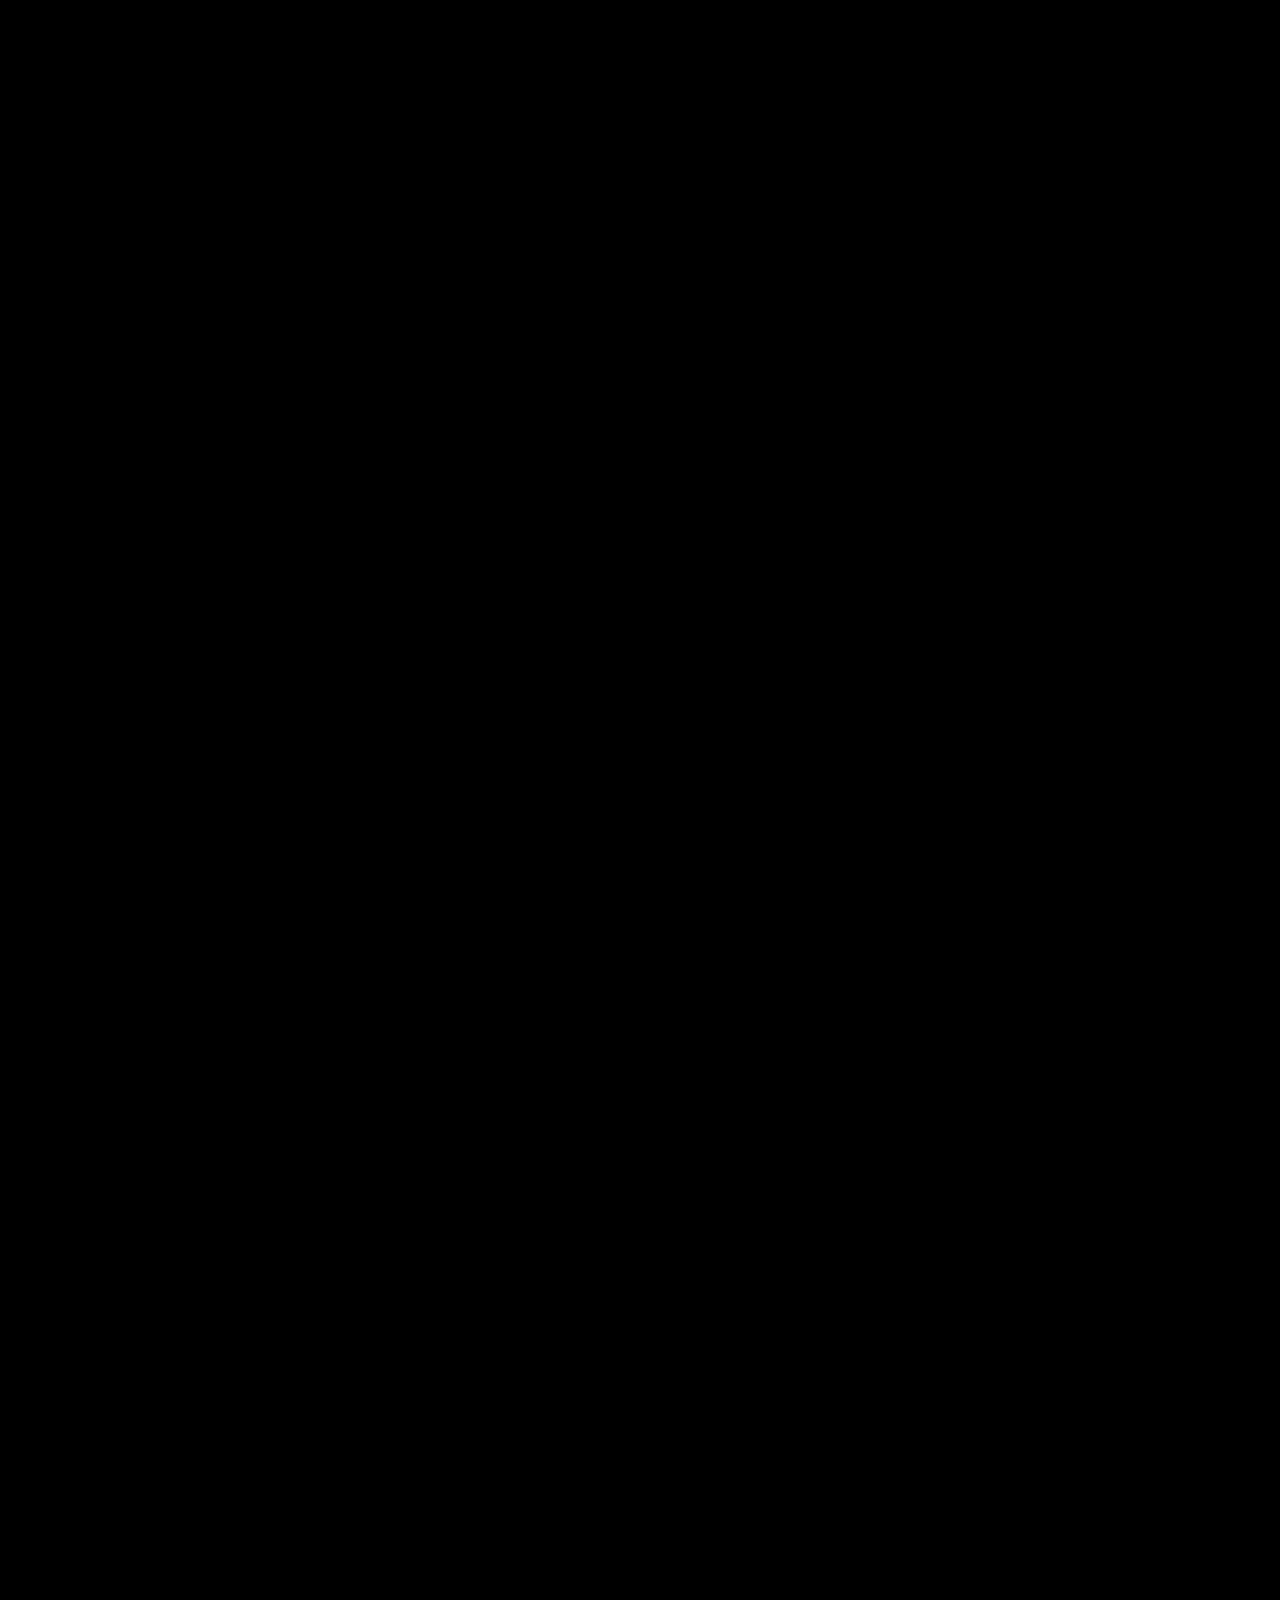
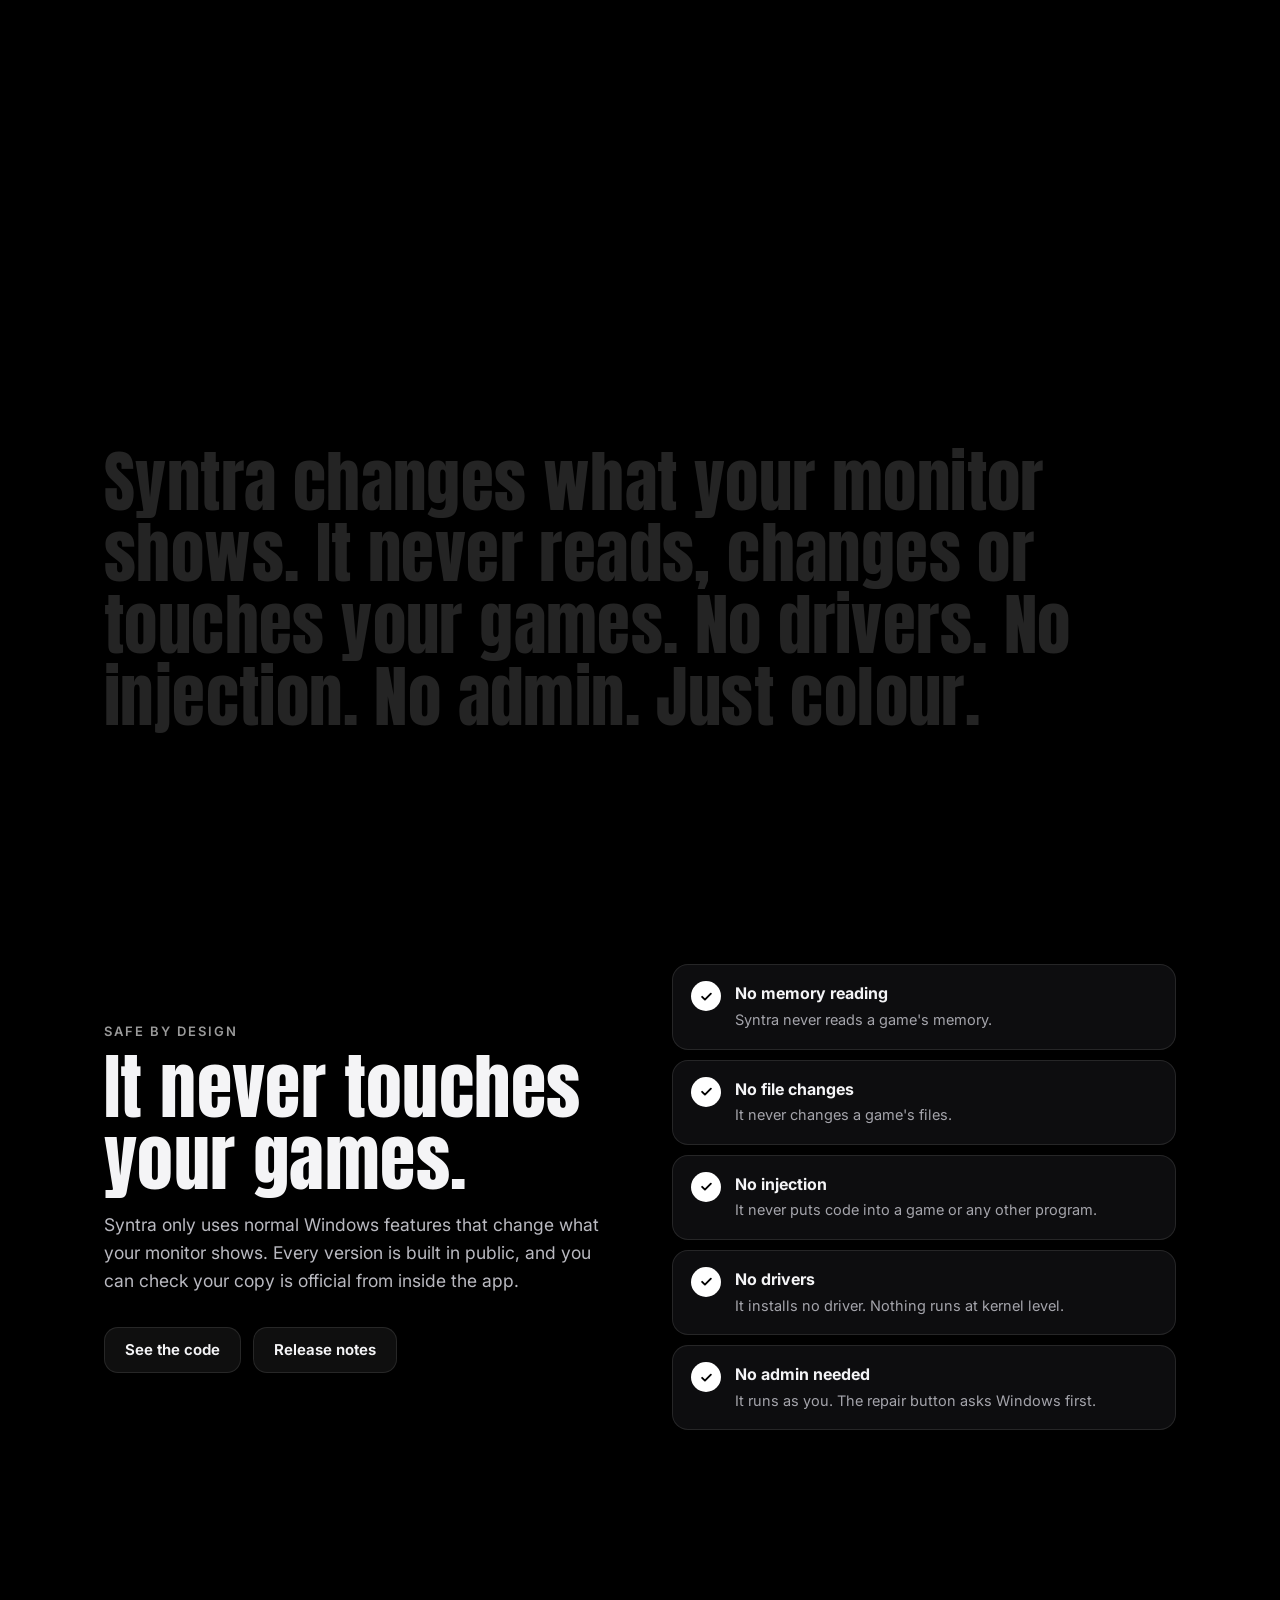
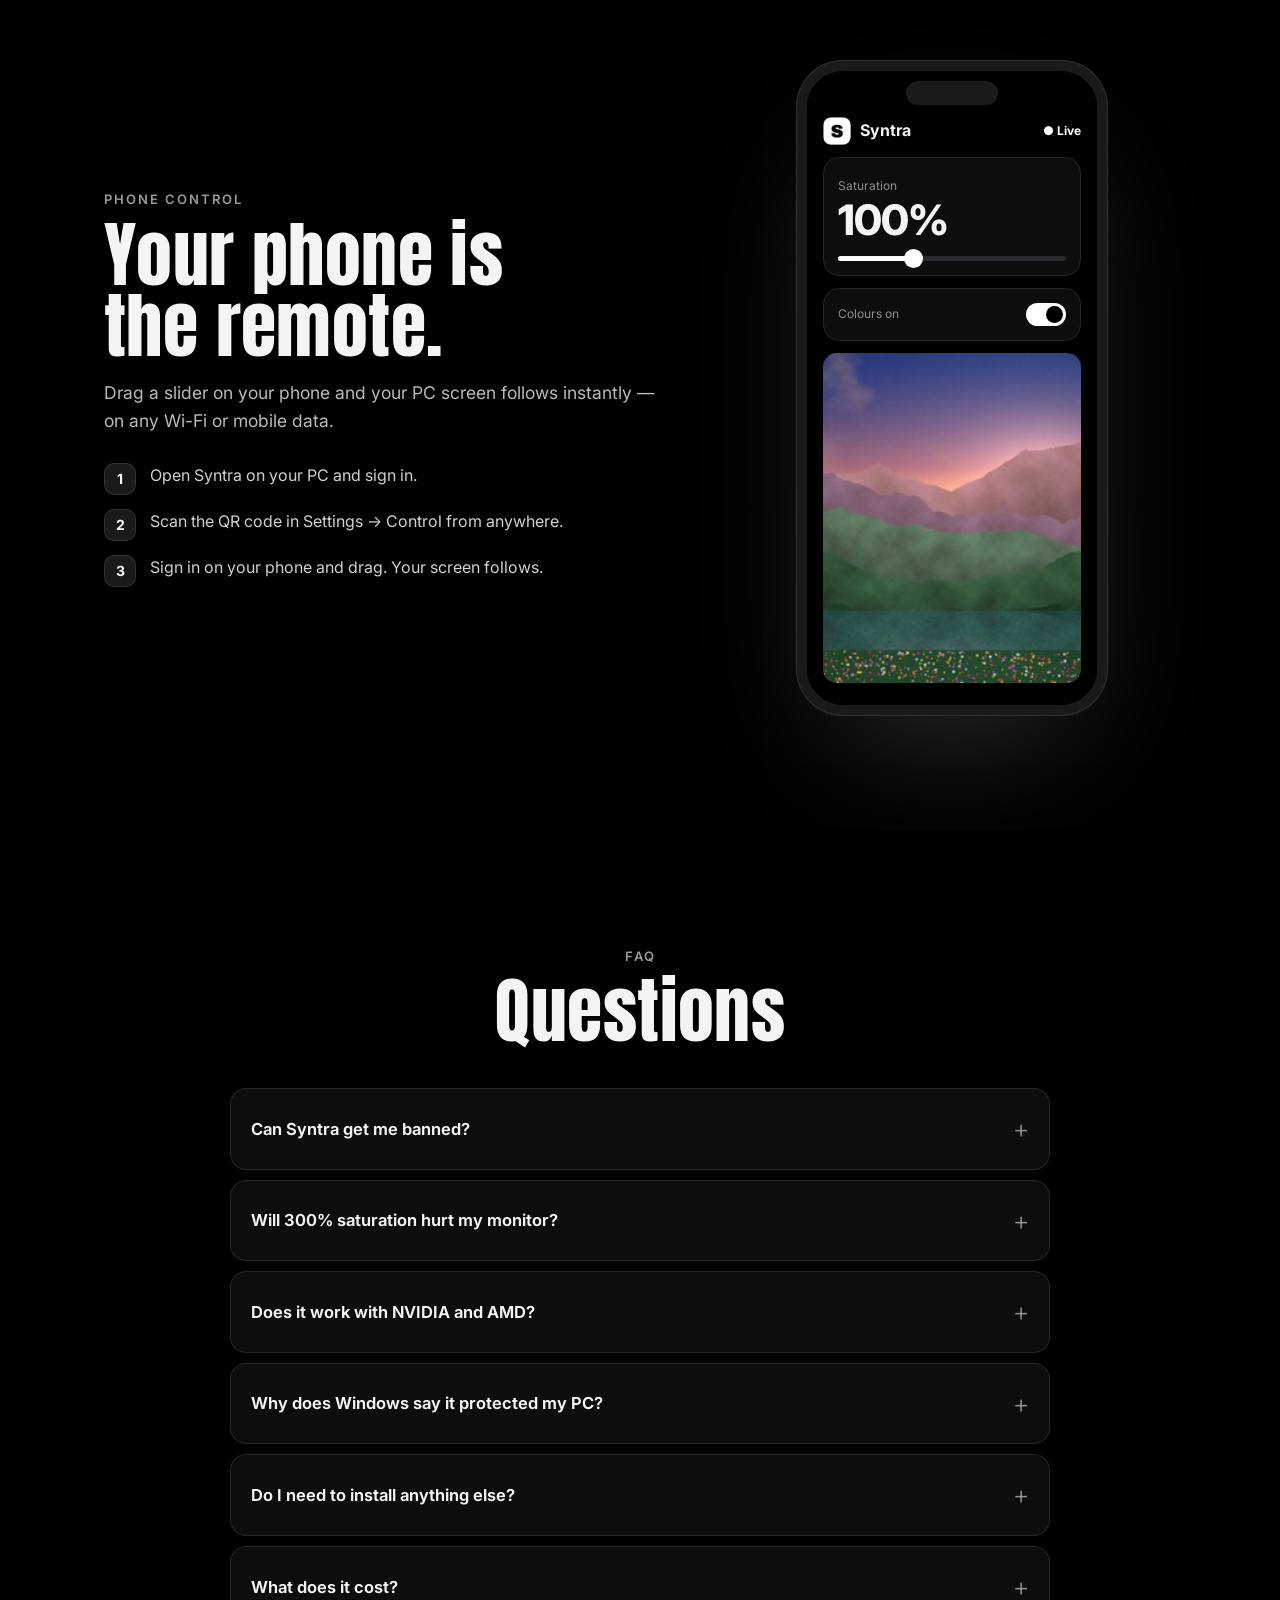
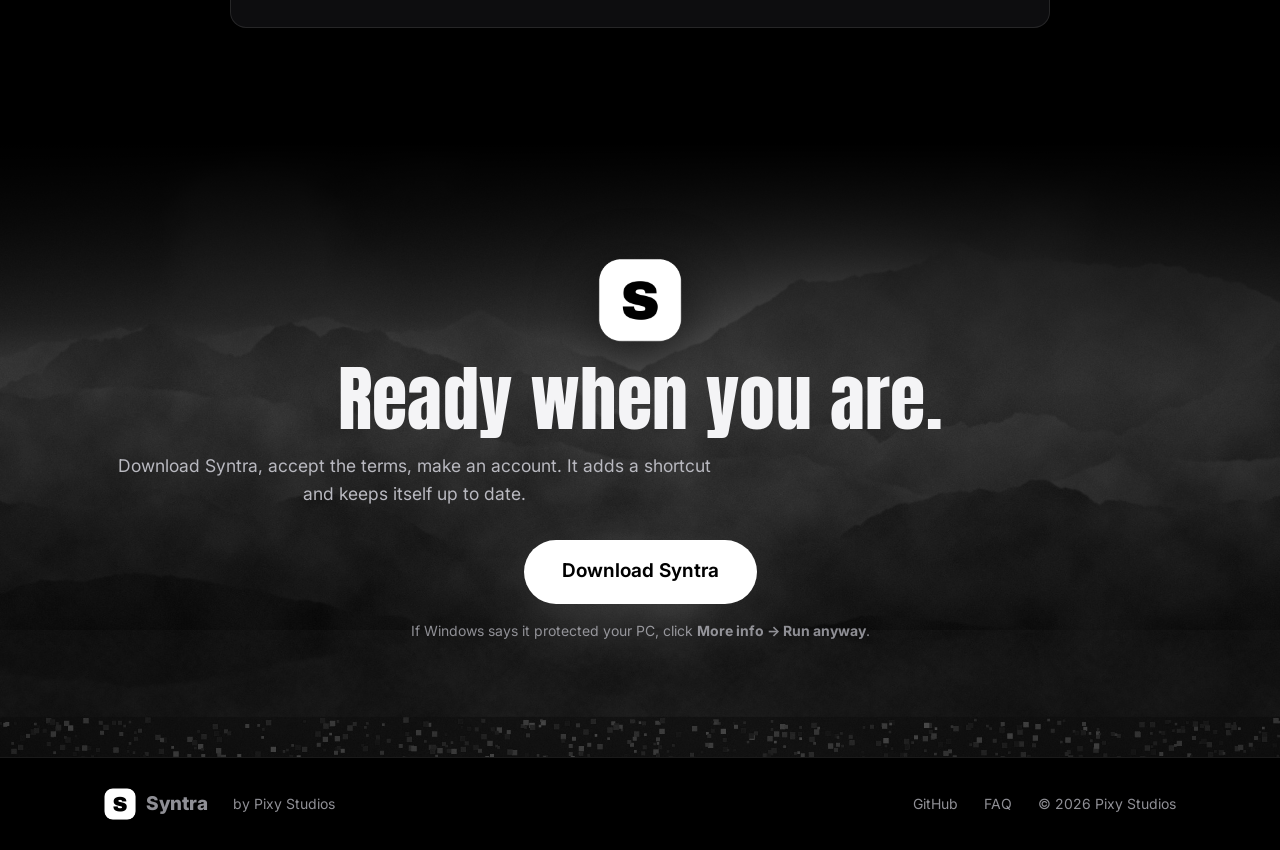
==== commit c36d4acc: "Website: black & white style, scroll stories (saturate on scroll, sideways features, word reveal), n" ====
--- a/docs/site/index.html
+++ b/docs/site/index.html
@@ -50,6 +50,15 @@
 
 <div class="marquee" aria-hidden="true"><div class="track" id="marquee"></div></div>
 
+<section class="story" id="story" aria-label="Scroll to add colour">
+  <div class="pin">
+    <div class="pic" aria-hidden="true"></div><div class="shade" aria-hidden="true"></div>
+    <div class="readout"><div class="l">Saturation</div><div class="n" id="storyn">0%</div><div class="l" id="storyl">Scroll to turn Syntra up</div></div>
+    <div class="cap">0 · 100 as it ships · 300</div>
+    <div class="bar"><i></i></div>
+  </div>
+</section>
+
 <section class="band" id="compare">
   <div class="wrap center">
     <div class="rv"><div class="kicker">See the difference</div><h2>Drag to see Syntra on.</h2>
@@ -91,11 +100,16 @@
   </div>
 </section>
 
-<section class="band" id="features">
-  <div class="wrap">
-    <div class="center rv"><div class="kicker">Features</div><h2>Everything for how your game looks.</h2></div>
-    <div class="grid" id="grid"></div>
+<section class="rail" id="features">
+  <div class="pin">
+    <div class="head"><div class="kicker">Features</div><h2>Everything for how your game looks.</h2></div>
+    <div class="track" id="grid"></div>
+    <div class="progress"><i></i></div>
   </div>
+</section>
+
+<section class="band" id="manifesto">
+  <div class="wrap"><p class="words" id="words"></p></div>
 </section>
 
 <section class="band" id="safe">
@@ -134,8 +148,8 @@
   <div class="wrap rv">
     <img class="logo" src="img/logo.png" alt="Syntra">
     <h2>Ready when you are.</h2>
-    <p class="sub">Download one file, accept the terms, make an account. Syntra adds a shortcut and keeps itself up to date.</p>
-    <div class="cta"><a class="btn go" data-link="download" href="#">Download Syntra.exe</a></div>
+    <p class="sub">Download Syntra, accept the terms, make an account. It adds a shortcut and keeps itself up to date.</p>
+    <div class="cta"><a class="btn go" data-link="download" href="#">Download Syntra</a></div>
     <p class="meta">If Windows says it protected your PC, click <b>More info → Run anyway</b>.</p>
   </div>
 </section>
--- a/docs/site/css/style.css
+++ b/docs/site/css/style.css
@@ -6,7 +6,7 @@
    LAYOUT: pill nav, centred hero, marquee, before/after, app window, features, safe, phone, FAQ, download */
 :root {
   --bg: #000; --card: rgba(16,16,19,.78); --solid: #0d0d0f; --line: rgba(255,255,255,.1); --line2: rgba(255,255,255,.18);
-  --ink: #f4f4f6; --mute: #9a9aa2; --accent: #5ef0a8; --accent2: #2ed3b7;
+  --ink: #f4f4f6; --mute: #8f8f95; --accent: #ffffff; --accent2: #d9d9d9;
   --display: Anton, Impact, "Arial Narrow Bold", sans-serif;
   --text: Inter, "Segoe UI", system-ui, -apple-system, Roboto, sans-serif;
 }
@@ -20,7 +20,7 @@
 .center { text-align: center; }
 
 /* cursor spotlight */
-.spot { position: fixed; inset: 0; pointer-events: none; z-index: 1; background: radial-gradient(500px circle at var(--mx, 50%) var(--my, 30%), rgba(94,240,168,.07), transparent 60%); }
+.spot { position: fixed; inset: 0; pointer-events: none; z-index: 1; background: radial-gradient(500px circle at var(--mx, 50%) var(--my, 30%), rgba(255,255,255,.06), transparent 60%); }
 
 /* ---------- nav ---------- */
 nav { position: fixed; top: 14px; left: 0; right: 0; z-index: 50; padding: 0 max(3vw, 12px); transition: transform .4s; }
@@ -43,17 +43,17 @@
 .btn.white { background: #fff; color: #000; border-color: #fff; }
 .btn.white:hover { background: #ececf0; }
 .btn.sm { min-height: 40px; padding: 0 15px; font-size: 14px; border-radius: 12px; }
-.btn.go { min-height: 64px; padding: 0 38px; font-size: 19px; border: 0; border-radius: 999px; color: #021a10;
-  background: linear-gradient(135deg, #8cf7b6, var(--accent2)); box-shadow: 0 18px 70px -18px rgba(94,240,168,.75), inset 0 1px 0 rgba(255,255,255,.5); position: relative; overflow: hidden; }
-.btn.go::after { content: ""; position: absolute; inset: 0; background: linear-gradient(110deg, transparent 30%, rgba(255,255,255,.55) 50%, transparent 70%); transform: translateX(-120%); animation: sheen 3.6s ease-in-out infinite; }
+.btn.go { min-height: 64px; padding: 0 38px; font-size: 19px; border: 0; border-radius: 999px; color: #000;
+  background: #fff; box-shadow: 0 18px 70px -18px rgba(255,255,255,.45); position: relative; overflow: hidden; }
+.btn.go::after { content: ""; position: absolute; inset: 0; background: linear-gradient(110deg, transparent 30%, rgba(0,0,0,.12) 50%, transparent 70%); transform: translateX(-120%); animation: sheen 3.6s ease-in-out infinite; }
 @keyframes sheen { 60%, 100% { transform: translateX(120%); } }
-.btn.go:hover { box-shadow: 0 22px 90px -14px rgba(94,240,168,.95), inset 0 1px 0 rgba(255,255,255,.5); }
-.btn.pill { min-height: 64px; padding: 0 26px; border-radius: 999px; background: #fff; color: #000; border: 0; flex-direction: column; gap: 0; line-height: 1.2; }
-.btn.pill small { font-weight: 500; font-size: 12px; color: #555; }
+.btn.go:hover { box-shadow: 0 22px 90px -14px rgba(255,255,255,.7); background: #ededed; }
+.btn.pill { min-height: 64px; padding: 0 26px; border-radius: 999px; background: transparent; color: #fff; border: 1px solid rgba(255,255,255,.35); flex-direction: column; gap: 0; line-height: 1.2; }
+.btn.pill small { font-weight: 500; font-size: 12px; color: #9a9a9a; }
 
 /* ---------- hero ---------- */
 .hero { position: relative; min-height: 100vh; padding: 140px 0 90px; display: flex; align-items: center; text-align: center; overflow: hidden; isolation: isolate; }
-.hero .bg { position: absolute; inset: -6% -2% 0; z-index: -2; background: url(../img/aurora.jpg) center 35% / cover no-repeat; transform: translateY(var(--py, 0)) scale(1.06); filter: saturate(var(--sat, 1)); }
+.hero .bg { position: absolute; inset: -6% -2% 0; z-index: -2; background: url(../img/aurora.jpg) center 35% / cover no-repeat; transform: translateY(var(--py, 0)) scale(1.06); filter: saturate(calc((var(--sat, 1) - 1) * 1.5)) contrast(1.15) brightness(1.15); transition: filter .15s; }
 .hero::before { content: ""; position: absolute; inset: 0; z-index: -1; background:
   radial-gradient(rgba(255,255,255,.06) 1px, transparent 1.3px) 0 0 / 22px 22px,
   linear-gradient(180deg, rgba(0,0,0,.15) 0%, rgba(0,0,0,.35) 55%, #000 100%); }
@@ -85,10 +85,9 @@
 input[type=range]::-webkit-slider-thumb { -webkit-appearance: none; width: 24px; height: 24px; margin-top: -9px; border-radius: 50%; background: #fff; box-shadow: 0 2px 12px rgba(0,0,0,.6); transition: transform .15s; }
 input[type=range]:active::-webkit-slider-thumb { transform: scale(1.2); }
 input[type=range]::-moz-range-thumb { width: 24px; height: 24px; border: 0; border-radius: 50%; background: #fff; }
-.rainbow input::-webkit-slider-runnable-track { height: 12px; border-radius: 3px;
-  background: linear-gradient(90deg, #fff 0 33.3%, #ffd166 48%, #ff6b6b 60%, #c77dff 74%, #4ea8ff 87%, #5ef0a8 100%); }
-.rainbow input::-moz-range-track { height: 12px; border-radius: 3px; background: linear-gradient(90deg, #fff 0 33.3%, #ffd166 48%, #ff6b6b 60%, #c77dff 74%, #4ea8ff 87%, #5ef0a8 100%); }
-.rainbow input::-webkit-slider-thumb { width: 30px; height: 30px; margin-top: -9px; border: 4px solid #000; }
+.rainbow input::-webkit-slider-runnable-track { height: 6px; border-radius: 3px; background: var(--fill, #333); }
+.rainbow input::-moz-range-track { height: 6px; border-radius: 3px; background: var(--fill, #333); }
+.rainbow input::-webkit-slider-thumb { width: 28px; height: 28px; margin-top: -11px; border: 4px solid #000; box-shadow: 0 0 0 1px #fff; }
 
 /* ---------- marquee ---------- */
 .marquee { border-block: 1px solid var(--line); background: #050506; overflow: hidden; padding: 18px 0; }
@@ -99,20 +98,20 @@
 
 /* ---------- sections ---------- */
 section.band { position: relative; padding: clamp(70px, 9vw, 130px) 0; }
-.kicker { color: var(--accent); font-weight: 700; font-size: 14px; letter-spacing: .3px; }
+.kicker { color: #9a9a9a; font-weight: 600; font-size: 13px; letter-spacing: 2px; text-transform: uppercase; }
 h2 { font: 400 clamp(40px, 5.6vw, 72px)/1 var(--display); letter-spacing: .4px; margin: 10px 0 16px; text-wrap: balance; }
 .sub { color: #b9b9c0; font-size: 17.5px; max-width: 620px; }
 .center .sub { margin: 0 auto; }
 
 /* before / after */
-.compare { position: relative; margin-top: 44px; border-radius: 22px; overflow: hidden; aspect-ratio: 16 / 9; border: 1px solid var(--line); box-shadow: 0 50px 140px -50px rgba(94,240,168,.35); user-select: none; touch-action: pan-y; cursor: ew-resize; }
+.compare { position: relative; margin-top: 44px; border-radius: 22px; overflow: hidden; aspect-ratio: 16 / 9; border: 1px solid var(--line); box-shadow: 0 50px 140px -50px rgba(255,255,255,.12); user-select: none; touch-action: pan-y; cursor: ew-resize; }
 .compare img { position: absolute; inset: 0; width: 100%; height: 100%; object-fit: cover; }
 .compare .after { filter: saturate(var(--csat, 2.4)) hue-rotate(var(--chue, 0deg)); clip-path: inset(0 0 0 var(--cut, 50%)); }
 .compare .before { filter: saturate(.92); }
 .compare .handle { position: absolute; top: 0; bottom: 0; left: var(--cut, 50%); width: 2px; background: #fff; transform: translateX(-1px); box-shadow: 0 0 20px rgba(0,0,0,.6); }
 .compare .handle::after { content: "⟷"; position: absolute; top: 50%; left: 50%; width: 48px; height: 48px; margin: -24px; border-radius: 50%; background: #fff; color: #000; display: grid; place-items: center; font-weight: 700; font-size: 20px; box-shadow: 0 6px 24px rgba(0,0,0,.5); }
 .tag { position: absolute; top: 16px; padding: 6px 12px; border-radius: 10px; font-size: 13px; font-weight: 700; background: rgba(0,0,0,.55); backdrop-filter: blur(6px); }
-.tag.l { left: 16px; } .tag.r { right: 16px; color: var(--accent); }
+.tag.l { left: 16px; } .tag.r { right: 16px; color: #000; background: #fff; }
 .presets { display: flex; gap: 10px; margin-top: 18px; overflow-x: auto; padding-bottom: 6px; scroll-snap-type: x mandatory; scrollbar-width: none; }
 .presets::-webkit-scrollbar { display: none; }
 .preset { flex: none; width: 132px; scroll-snap-align: start; text-align: left; border: 1px solid var(--line); border-radius: 14px; background: var(--solid); padding: 7px; transition: border-color .2s, transform .2s; }
@@ -148,7 +147,7 @@
 .ahead h3 { font-size: 24px; font-weight: 700; }
 .ahead p { color: #8e8e93; font-size: 13.5px; }
 .ahead > div:first-child { flex: 1; }
-.alive { color: #5ad27f; font-weight: 700; font-size: 14px; }
+.alive { color: #fff; font-weight: 700; font-size: 14px; }
 .abtn { border: 1px solid #2a2a2e; background: #151517; border-radius: 11px; padding: 8px 16px; font-size: 14px; }
 .asplit { display: grid; grid-template-columns: repeat(2, minmax(0, 1fr)); gap: 22px; }
 .arow { display: flex; justify-content: space-between; align-items: baseline; gap: 10px; }
@@ -176,7 +175,7 @@
 /* features */
 .grid { display: grid; grid-template-columns: repeat(3, minmax(0, 1fr)); gap: 14px; margin-top: 46px; }
 .f { position: relative; border: 1px solid var(--line); border-radius: 22px; padding: 24px; background: var(--solid); overflow: hidden; transition: transform .3s, border-color .3s; }
-.f::before { content: ""; position: absolute; inset: 0; background: radial-gradient(320px circle at var(--fx, 50%) var(--fy, 0%), rgba(94,240,168,.12), transparent 60%); opacity: 0; transition: opacity .3s; }
+.f::before { content: ""; position: absolute; inset: 0; background: radial-gradient(320px circle at var(--fx, 50%) var(--fy, 0%), rgba(255,255,255,.09), transparent 60%); opacity: 0; transition: opacity .3s; }
 .f:hover { transform: translateY(-4px); border-color: var(--line2); }
 .f:hover::before { opacity: 1; }
 .ic { width: 46px; height: 46px; border-radius: 13px; background: #fff; display: grid; place-items: center; margin-bottom: 18px; position: relative; }
@@ -188,25 +187,25 @@
 .safe { display: grid; grid-template-columns: minmax(0, 1fr) minmax(0, 1fr); gap: clamp(28px, 5vw, 70px); align-items: center; }
 .list { display: grid; gap: 10px; }
 .li { display: flex; gap: 14px; align-items: flex-start; border: 1px solid var(--line); border-radius: 16px; padding: 16px 18px; background: var(--solid); }
-.li .tick { width: 30px; height: 30px; border-radius: 50%; background: var(--accent); flex: none; display: grid; place-items: center; }
-.li .tick svg { width: 15px; height: 15px; stroke: #021a10; stroke-width: 3; fill: none; stroke-linecap: round; stroke-linejoin: round; }
+.li .tick { width: 30px; height: 30px; border-radius: 50%; background: #fff; flex: none; display: grid; place-items: center; }
+.li .tick svg { width: 15px; height: 15px; stroke: #000; stroke-width: 3; fill: none; stroke-linecap: round; stroke-linejoin: round; }
 .li b { display: block; font-size: 16px; }
 .li span { color: #a4a4ab; font-size: 14.5px; }
 
 /* phone section with real city background */
 .city { position: relative; overflow: hidden; isolation: isolate; }
-.city .bg { position: absolute; inset: -10% 0; z-index: -2; background: url(../img/city.jpg) center / cover no-repeat; transform: translateY(var(--py2, 0)); filter: saturate(var(--sat, 1)); }
+.city .bg { position: absolute; inset: -10% 0; z-index: -2; background: url(../img/city.jpg) center / cover no-repeat; transform: translateY(var(--py2, 0)); filter: grayscale(1) contrast(1.2); }
 .city::before { content: ""; position: absolute; inset: 0; z-index: -1; background: linear-gradient(180deg, #000 0%, rgba(0,0,0,.45) 25%, rgba(0,0,0,.5) 75%, #000 100%); }
 .phonewrap { display: grid; grid-template-columns: minmax(0, 1fr) minmax(0, .8fr); gap: clamp(28px, 5vw, 70px); align-items: center; }
 .steps { display: grid; gap: 14px; margin-top: 28px; counter-reset: s; }
 .steps li { list-style: none; display: flex; gap: 14px; align-items: flex-start; color: #d0d0d6; }
 .steps li::before { counter-increment: s; content: counter(s); flex: none; width: 30px; height: 30px; border-radius: 10px; background: rgba(255,255,255,.1); border: 1px solid var(--line); display: grid; place-items: center; font-weight: 700; font-size: 14px; color: #fff; }
-.phone { justify-self: center; width: min(310px, 82vw); aspect-ratio: 9 / 19; border-radius: 46px; background: #000; border: 10px solid #1a1a1d; box-shadow: 0 0 0 1px #333, 0 60px 140px -40px rgba(255,63,164,.45); padding: 22px 16px; display: flex; flex-direction: column; gap: 12px; position: relative; animation: float 6s ease-in-out infinite; }
+.phone { justify-self: center; width: min(310px, 82vw); aspect-ratio: 9 / 19; border-radius: 46px; background: #000; border: 10px solid #1a1a1d; box-shadow: 0 0 0 1px #333, 0 60px 140px -40px rgba(255,255,255,.18); padding: 22px 16px; display: flex; flex-direction: column; gap: 12px; position: relative; animation: float 6s ease-in-out infinite; }
 @keyframes float { 50% { transform: translateY(-14px) rotate(-1deg); } }
 .phone::before { content: ""; position: absolute; top: 10px; left: 50%; width: 92px; height: 24px; margin-left: -46px; border-radius: 14px; background: #1a1a1d; }
 .ph-top { display: flex; align-items: center; gap: 9px; margin-top: 24px; font-weight: 700; }
 .ph-top img { width: 28px; height: 28px; border-radius: 8px; }
-.ph-top small { margin-left: auto; color: #5ad27f; font-size: 12px; font-weight: 700; }
+.ph-top small { margin-left: auto; color: #fff; font-size: 12px; font-weight: 700; }
 .ph-card { background: #0d0d0e; border: 1px solid #242426; border-radius: 16px; padding: 14px; }
 .ph-card span { color: #8e8e93; font-size: 12px; }
 .ph-card b { display: block; font-size: 42px; font-weight: 800; letter-spacing: -1px; line-height: 1.1; }
@@ -231,7 +230,7 @@
 
 /* download band */
 .dl { text-align: center; overflow: hidden; isolation: isolate; }
-.dl .bg { position: absolute; inset: 0; z-index: -2; background: url(../img/valley.jpg) center 70% / cover; filter: saturate(var(--sat, 1)); }
+.dl .bg { position: absolute; inset: 0; z-index: -2; background: url(../img/valley.jpg) center 70% / cover; filter: grayscale(1) contrast(1.1); }
 .dl::before { content: ""; position: absolute; inset: 0; z-index: -1; background: linear-gradient(180deg, #000 0%, rgba(0,0,0,.55) 40%, rgba(0,0,0,.7) 100%); }
 .dl img.logo { width: 84px; height: 84px; border-radius: 24px; margin: 0 auto 22px; box-shadow: 0 20px 60px rgba(0,0,0,.6); }
 footer { border-top: 1px solid var(--line); padding: 30px 0; color: var(--mute); font-size: 14px; }
@@ -263,3 +262,38 @@
   .cta .btn { flex: 1 1 100%; }
   .compare { aspect-ratio: 4 / 3; }
 }
+
+/* ================= scroll stories ================= */
+/* 1. scroll to saturate: the picture goes from black & white to 300% as you scroll */
+.story { position: relative; height: 320vh; }
+.story .pin { position: sticky; top: 0; height: 100vh; overflow: hidden; display: grid; place-items: center; }
+.story .pic { position: absolute; inset: 0; background: url(../img/valley.jpg) center / cover; filter: saturate(var(--s, 0)); transform: scale(calc(1.18 - var(--k, 0) * .18)); }
+.story .shade { position: absolute; inset: 0; background: radial-gradient(ellipse at center, rgba(0,0,0,.15), rgba(0,0,0,.75)); }
+.story .readout { position: relative; text-align: center; }
+.story .readout .n { font: 400 clamp(90px, 22vw, 300px)/.9 var(--display); letter-spacing: 2px; text-shadow: 0 10px 60px rgba(0,0,0,.6); }
+.story .readout .l { font-weight: 600; letter-spacing: 3px; text-transform: uppercase; font-size: 14px; color: #e8e8e8; }
+.story .bar { position: absolute; left: 50%; bottom: 8vh; width: min(560px, 80vw); height: 4px; margin-left: min(-280px, -40vw); background: rgba(255,255,255,.2); border-radius: 2px; }
+.story .bar i { position: absolute; left: 0; top: 0; bottom: 0; width: calc(var(--k, 0) * 100%); background: #fff; border-radius: 2px; }
+.story .cap { position: absolute; bottom: calc(8vh + 18px); left: 0; right: 0; text-align: center; color: #ddd; font-size: 14px; }
+
+/* 2. sideways features: scroll down, cards travel left */
+.rail { position: relative; height: 360vh; }
+.rail .pin { position: sticky; top: 0; height: 100vh; overflow: hidden; display: flex; flex-direction: column; justify-content: center; }
+.rail .head { padding: 0 max(5vw, 18px); margin-bottom: 34px; }
+.rail .track { display: flex; gap: 18px; padding: 0 max(5vw, 18px); width: max-content; transform: translateX(var(--tx, 0)); will-change: transform; }
+.rail .f { width: min(380px, 78vw); min-height: 300px; flex: none; display: flex; flex-direction: column; }
+.rail .f .num { font: 400 64px/1 var(--display); color: rgba(255,255,255,.12); margin-top: auto; align-self: flex-end; }
+.rail .progress { margin: 34px max(5vw, 18px) 0; height: 2px; background: rgba(255,255,255,.12); }
+.rail .progress i { display: block; height: 100%; width: calc(var(--k, 0) * 100%); background: #fff; }
+
+/* 3. words light up as you scroll */
+.words { font: 400 clamp(36px, 5.2vw, 70px)/1.08 var(--display); letter-spacing: .4px; max-width: 1000px; }
+.words span { color: rgba(255,255,255,.14); transition: color .25s; }
+.words span.on { color: #fff; }
+
+@media (prefers-reduced-motion: reduce) {
+  .story, .rail { height: auto; }
+  .story .pin, .rail .pin { position: relative; height: auto; min-height: 80vh; }
+  .rail .track { flex-wrap: wrap; width: auto; transform: none; }
+  .words span { color: #fff; }
+}
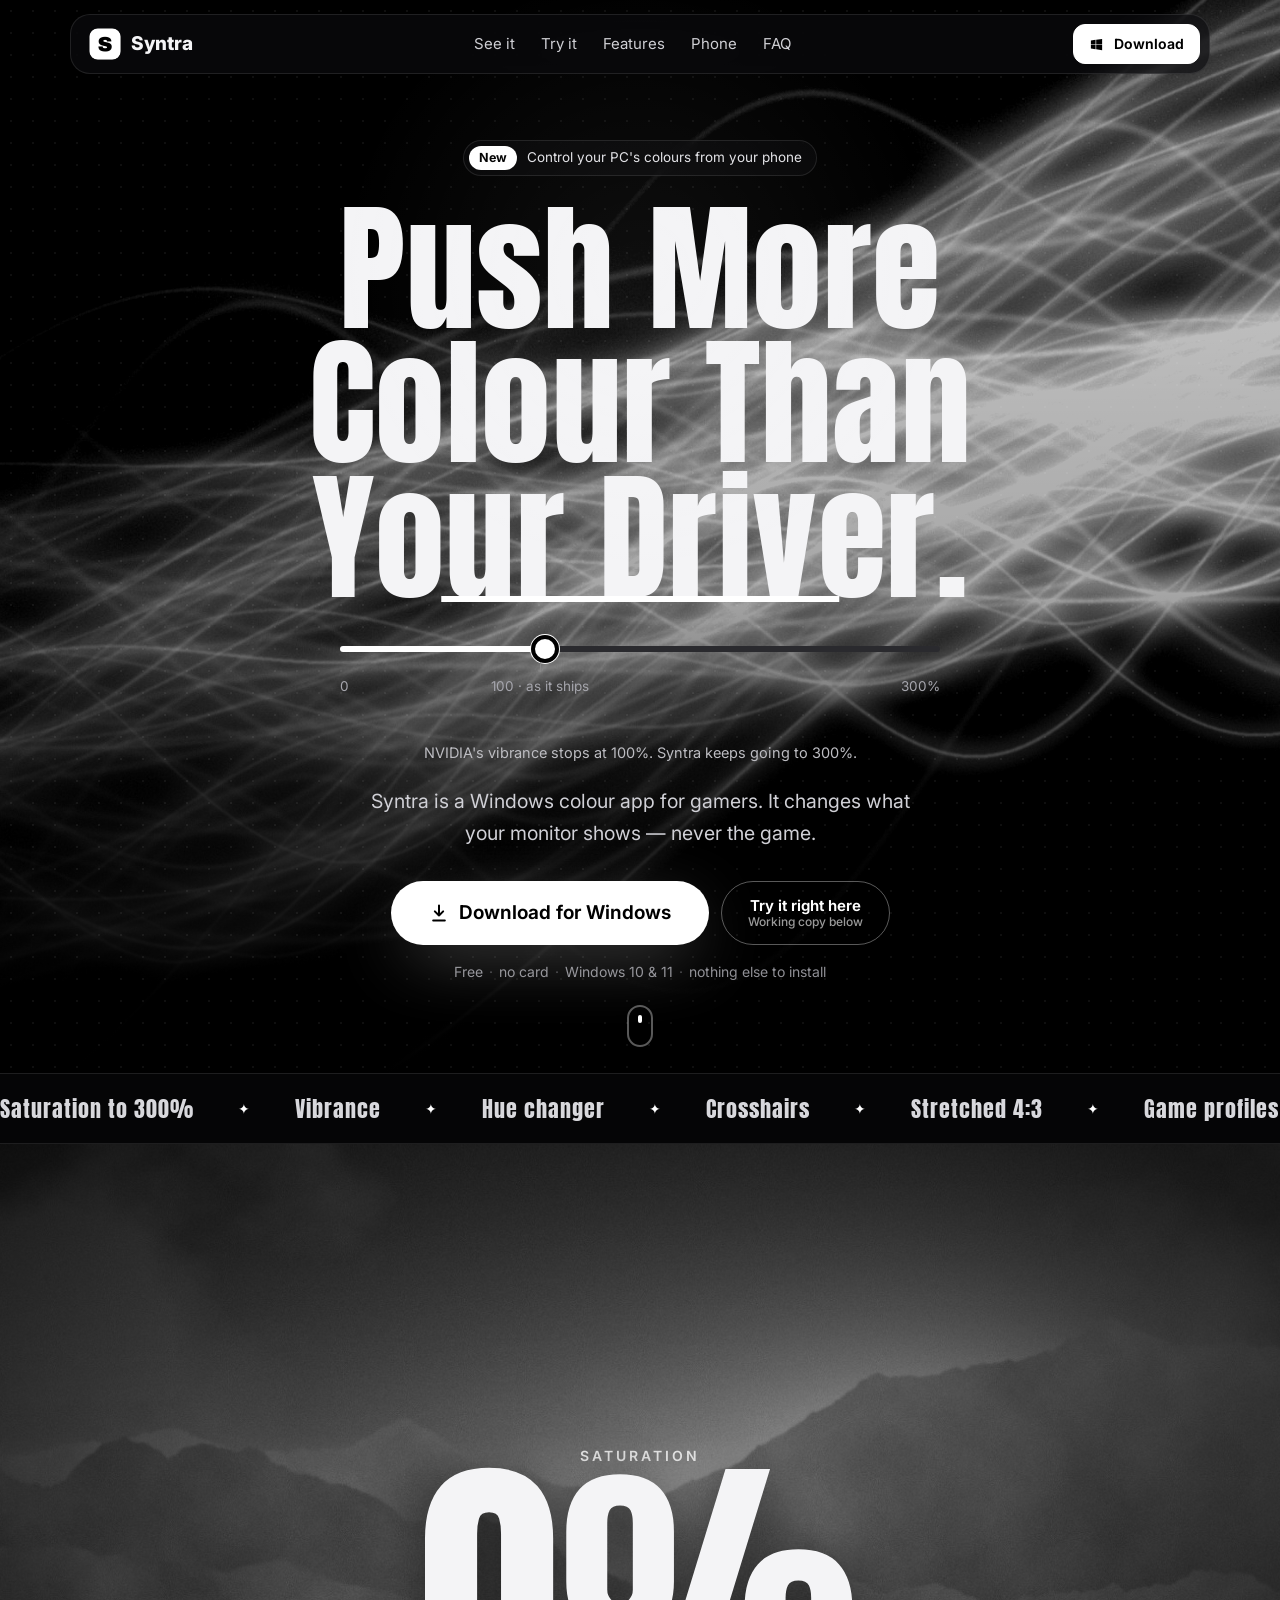
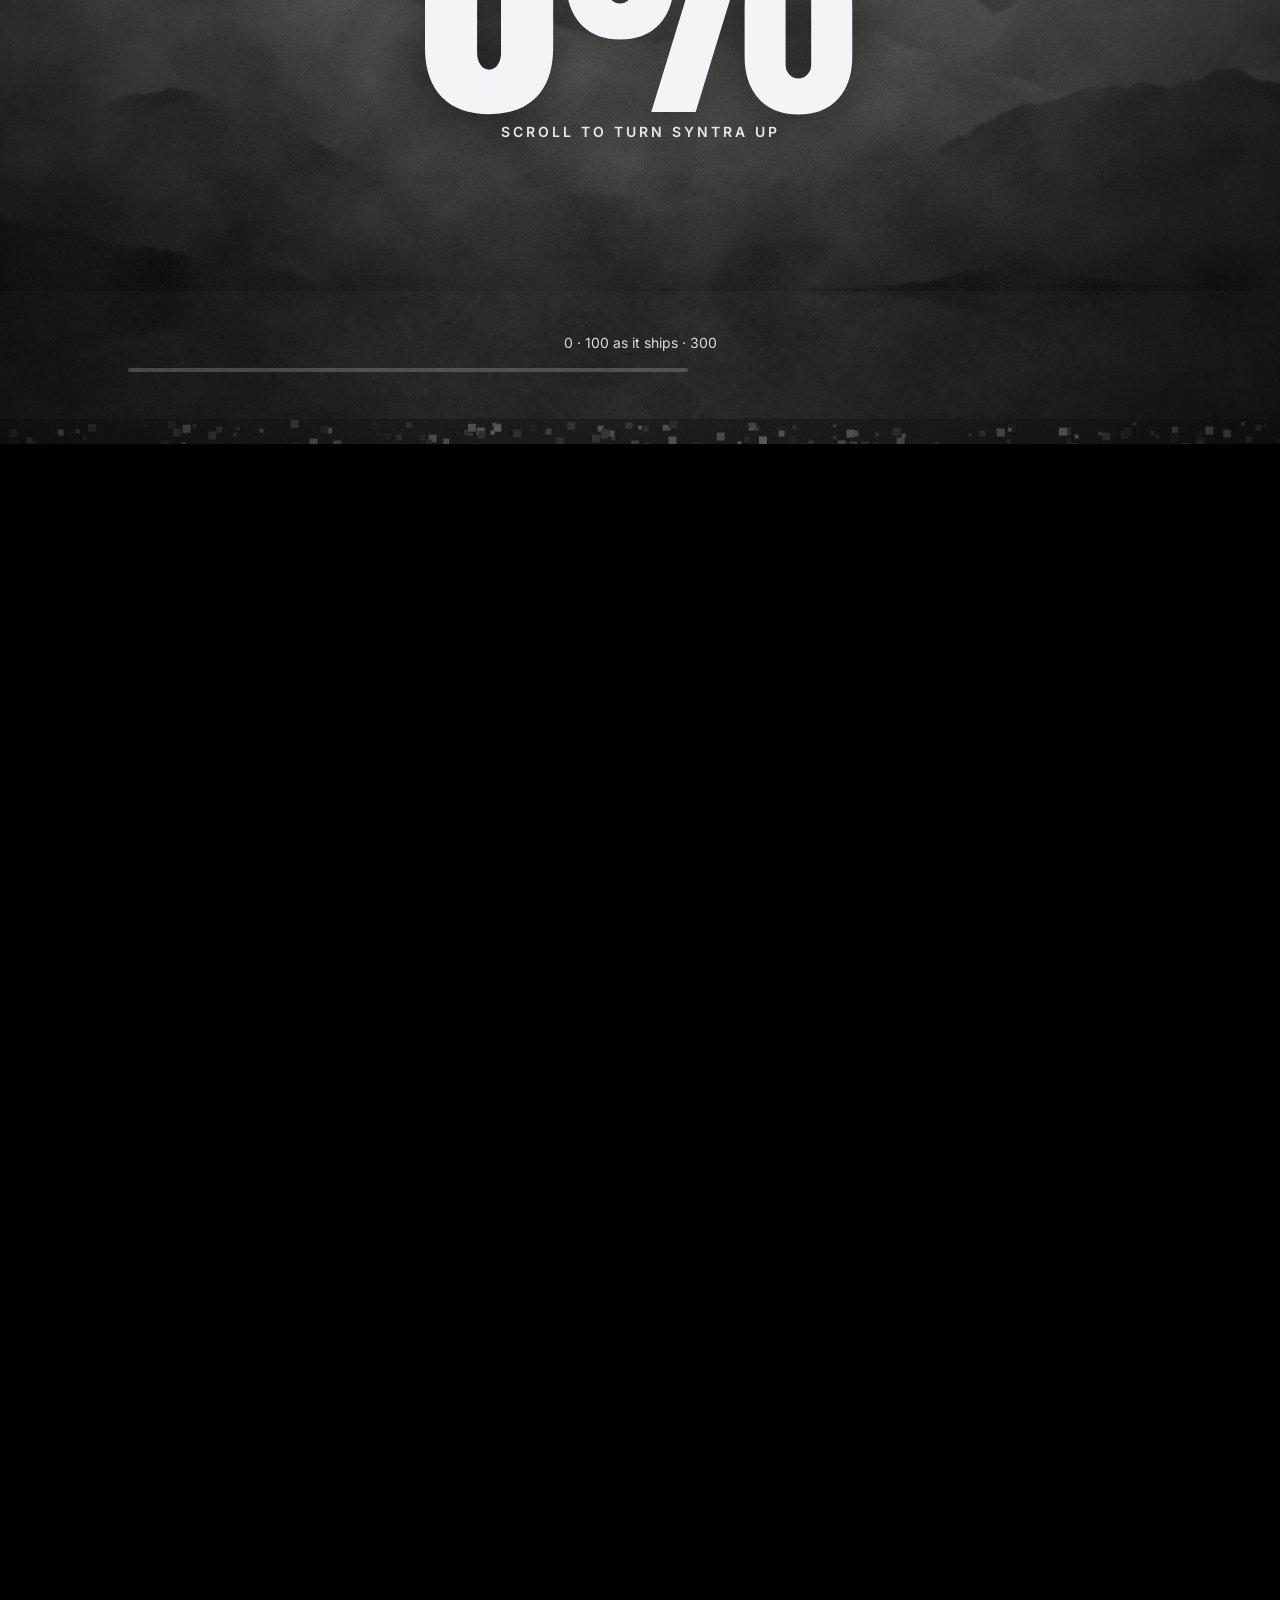
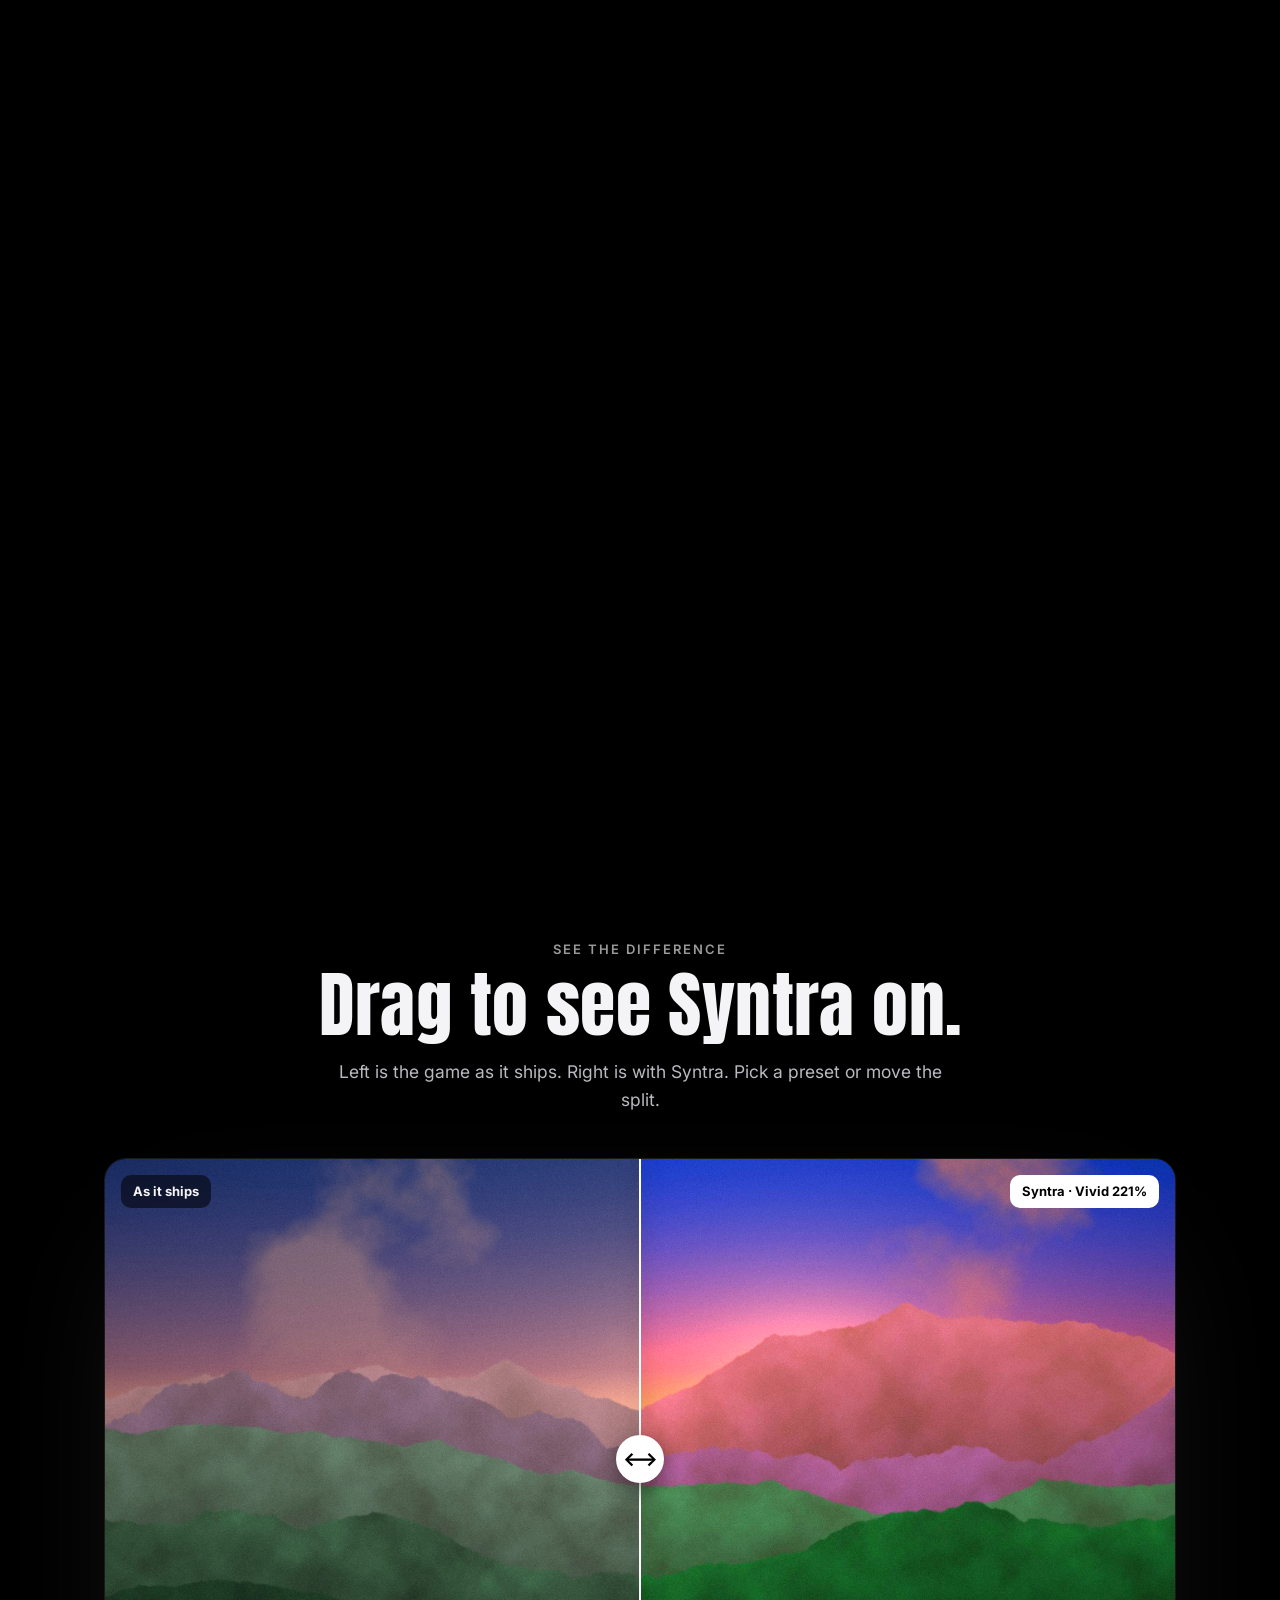
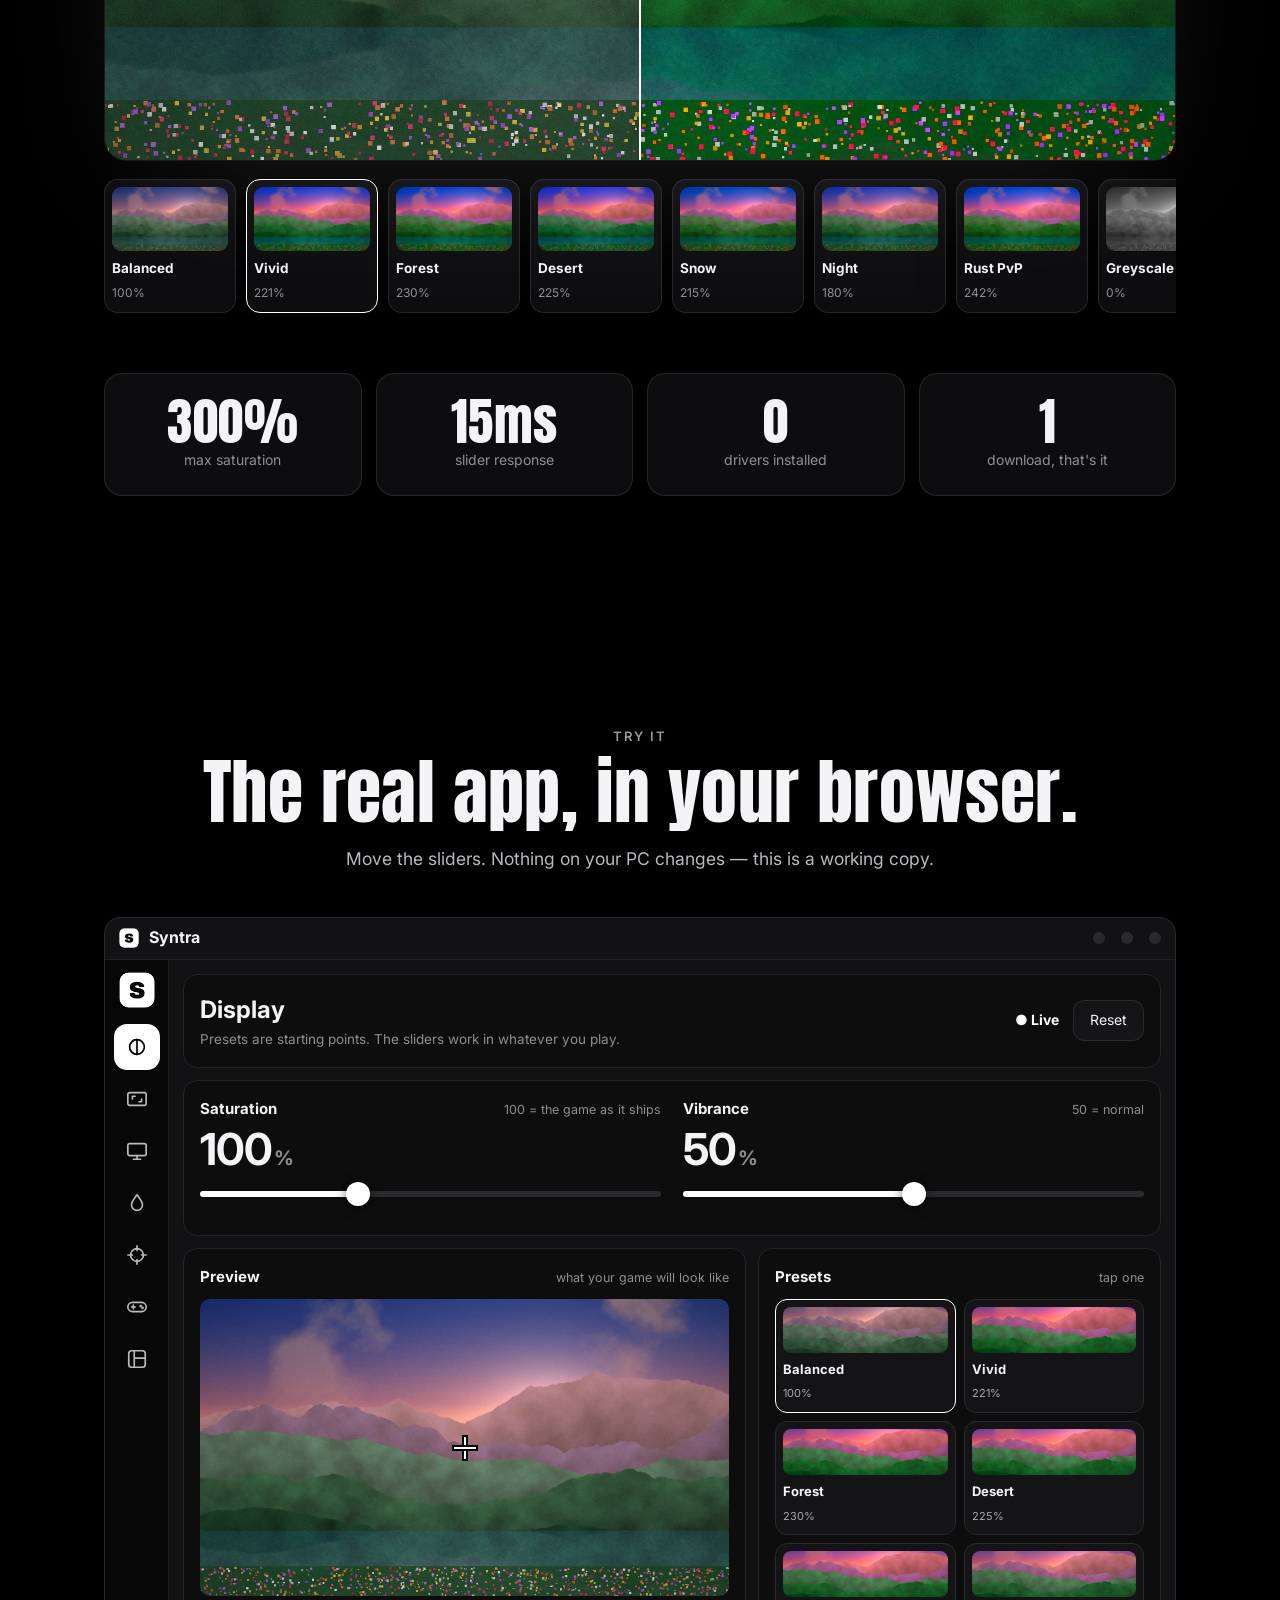
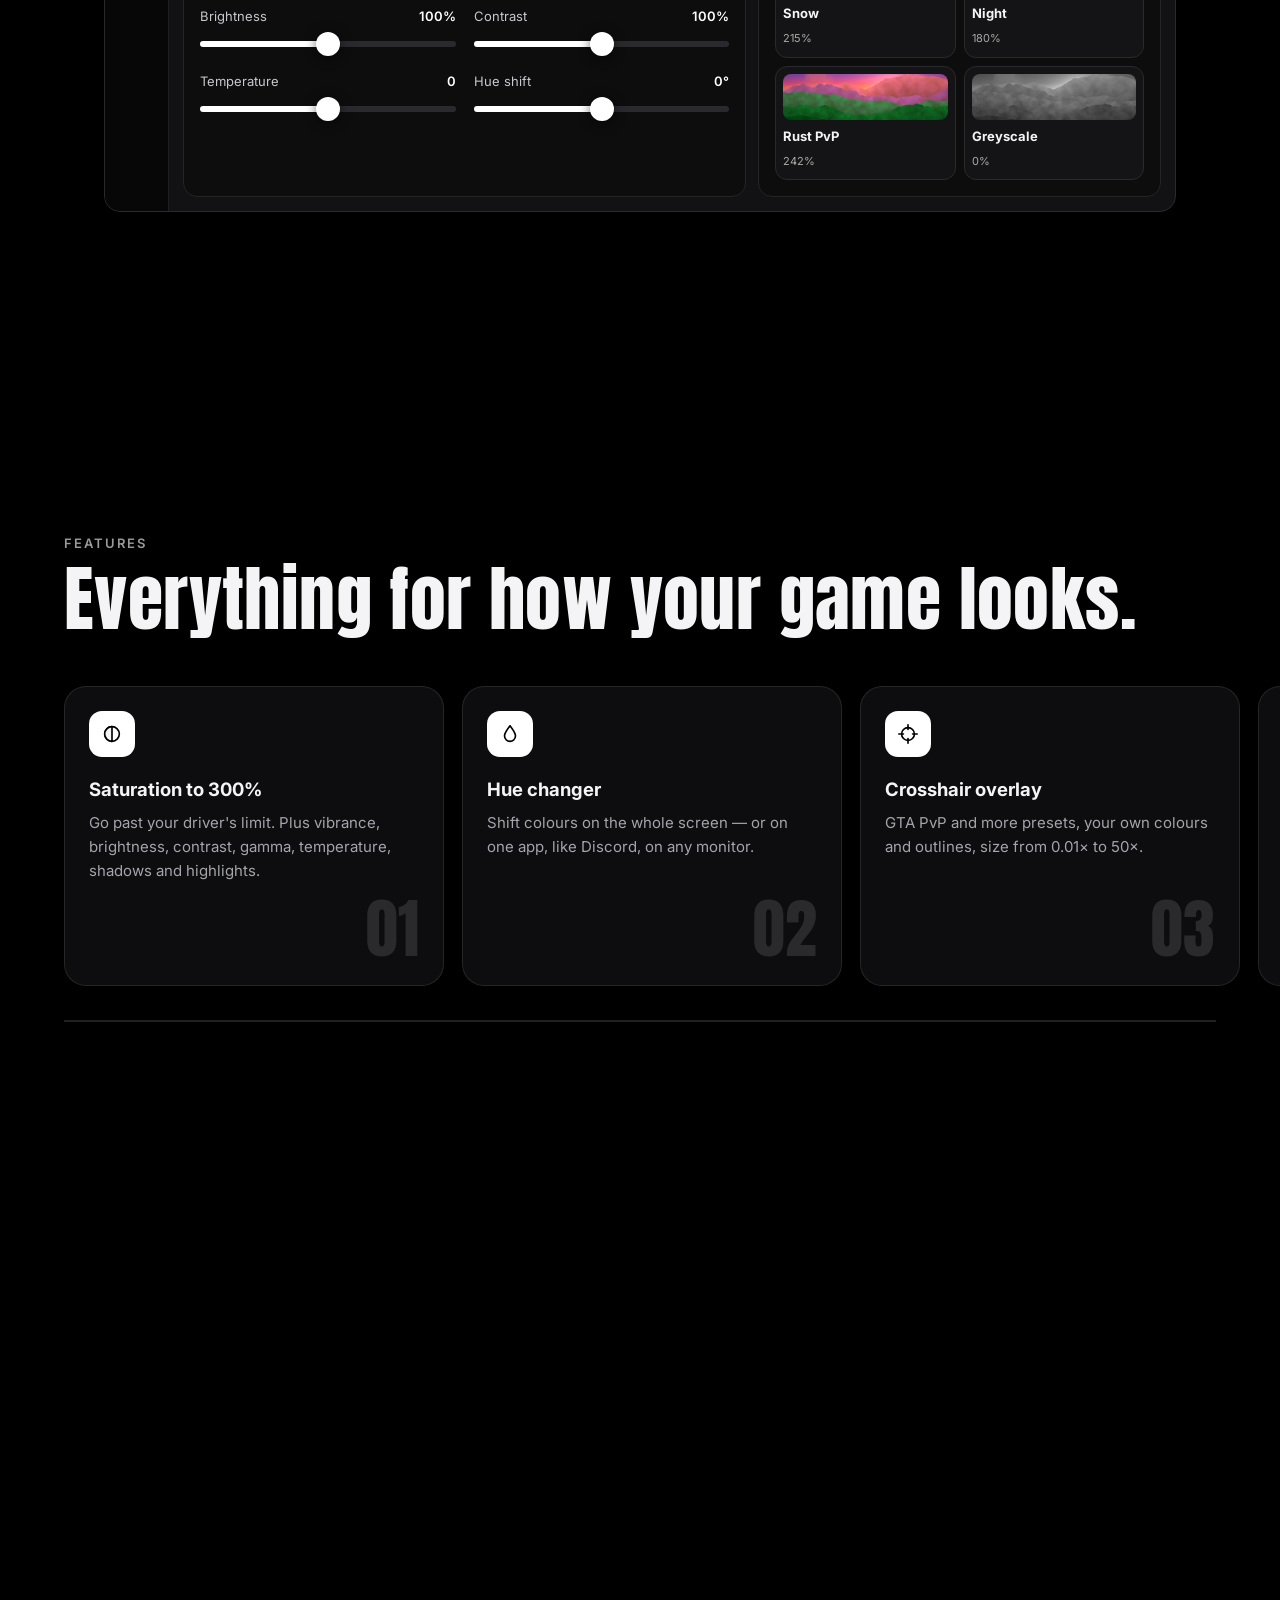
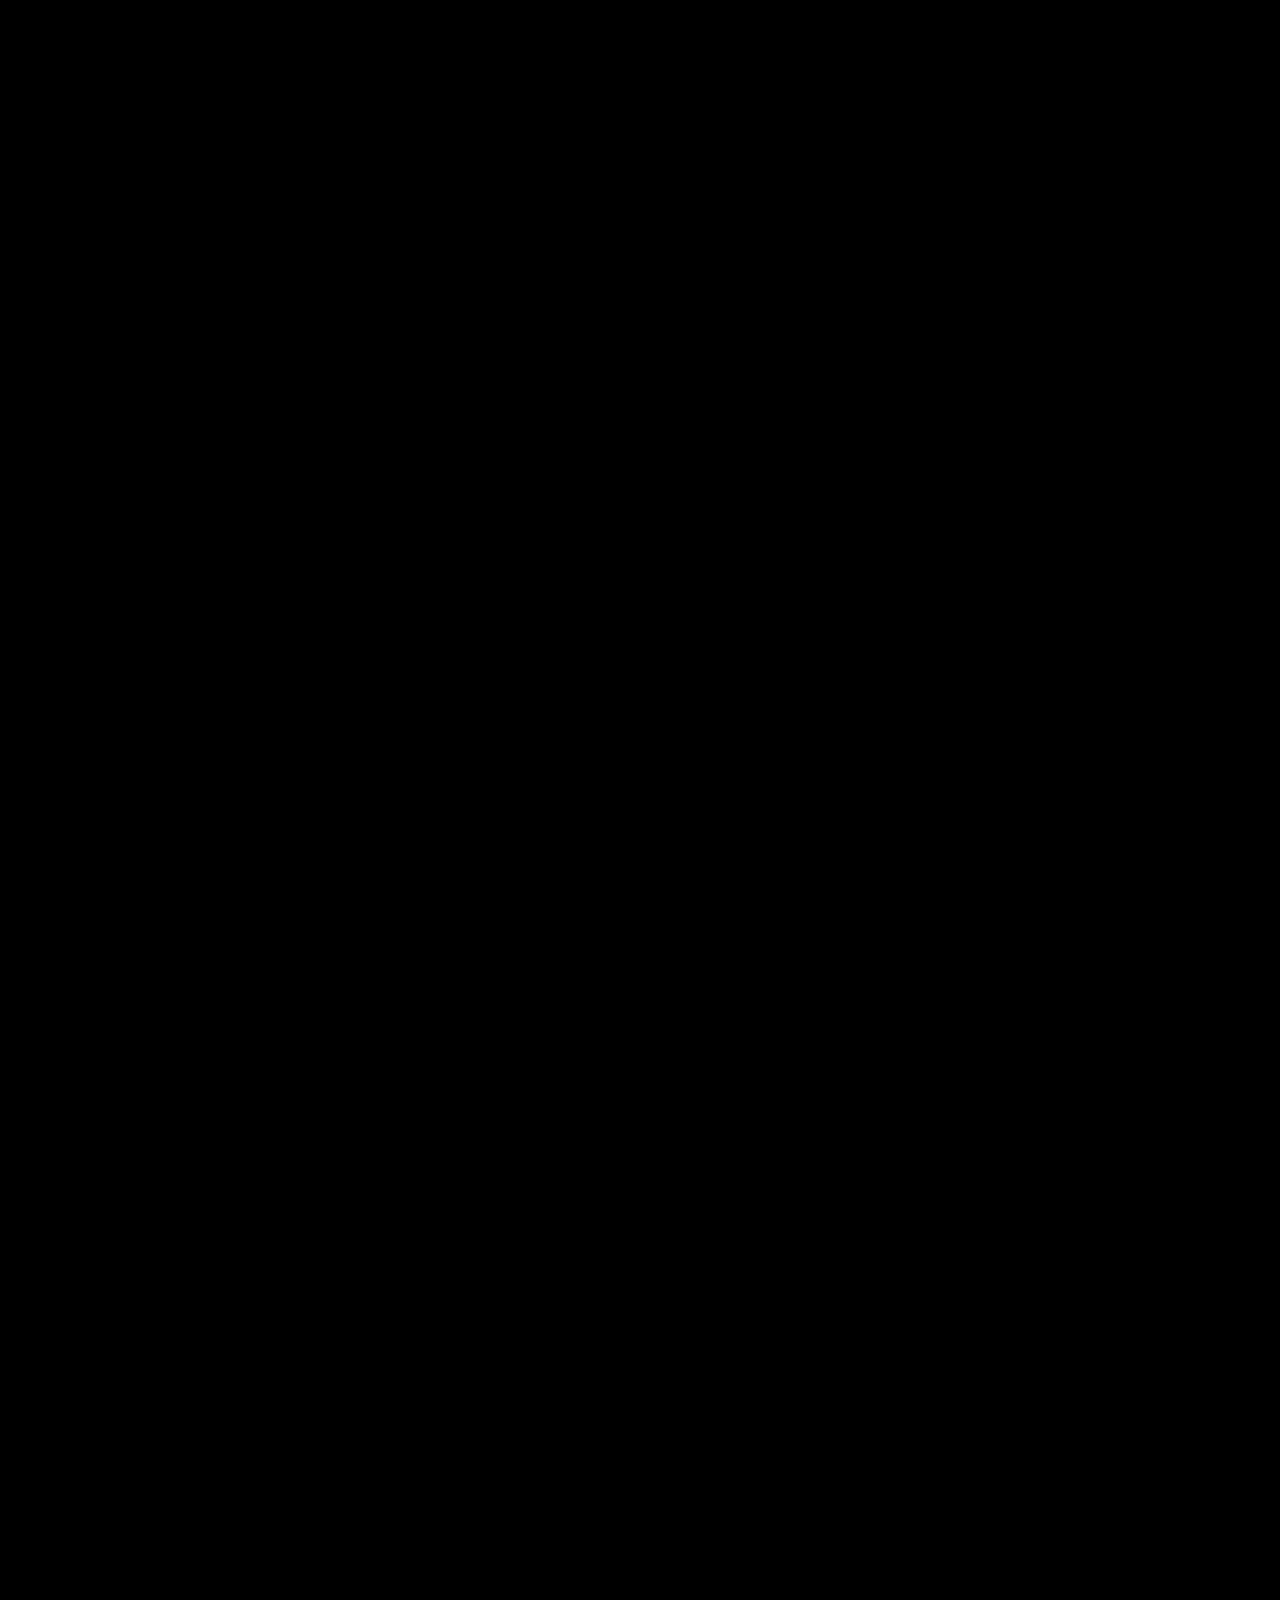
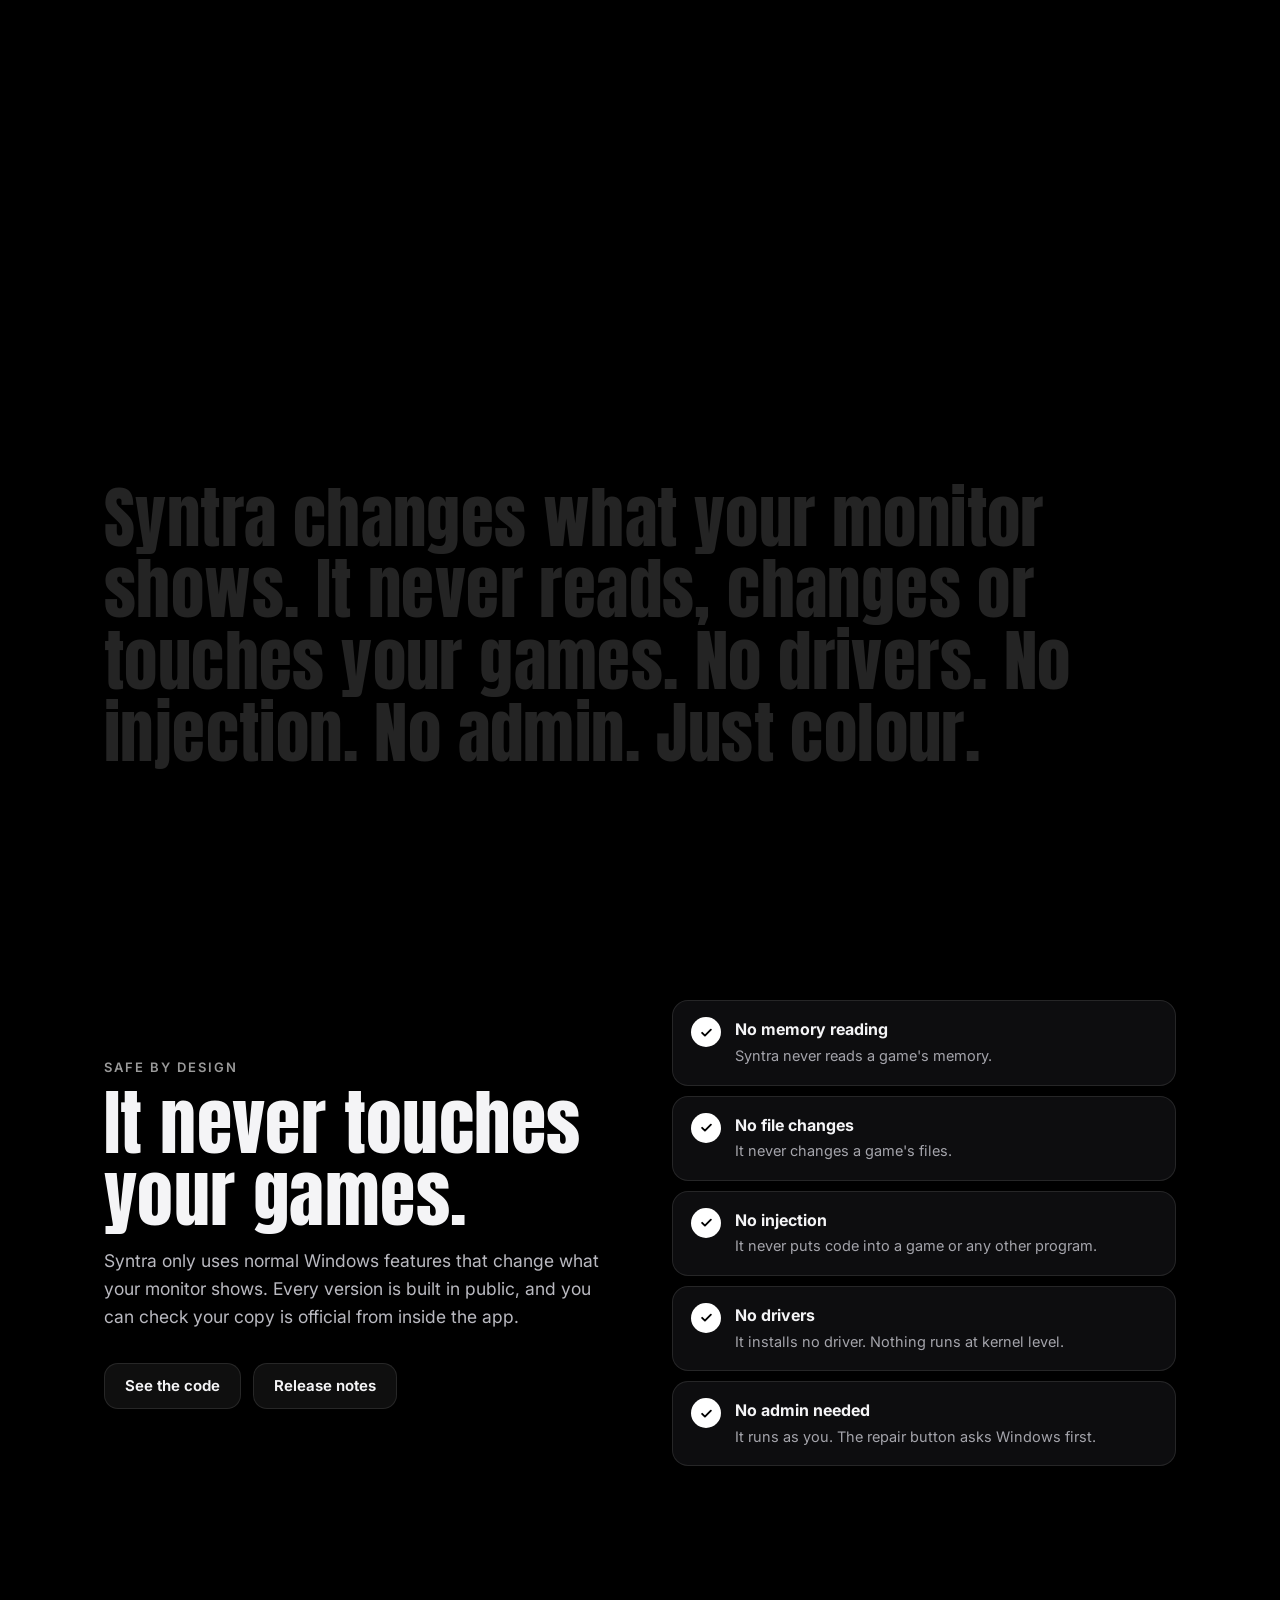
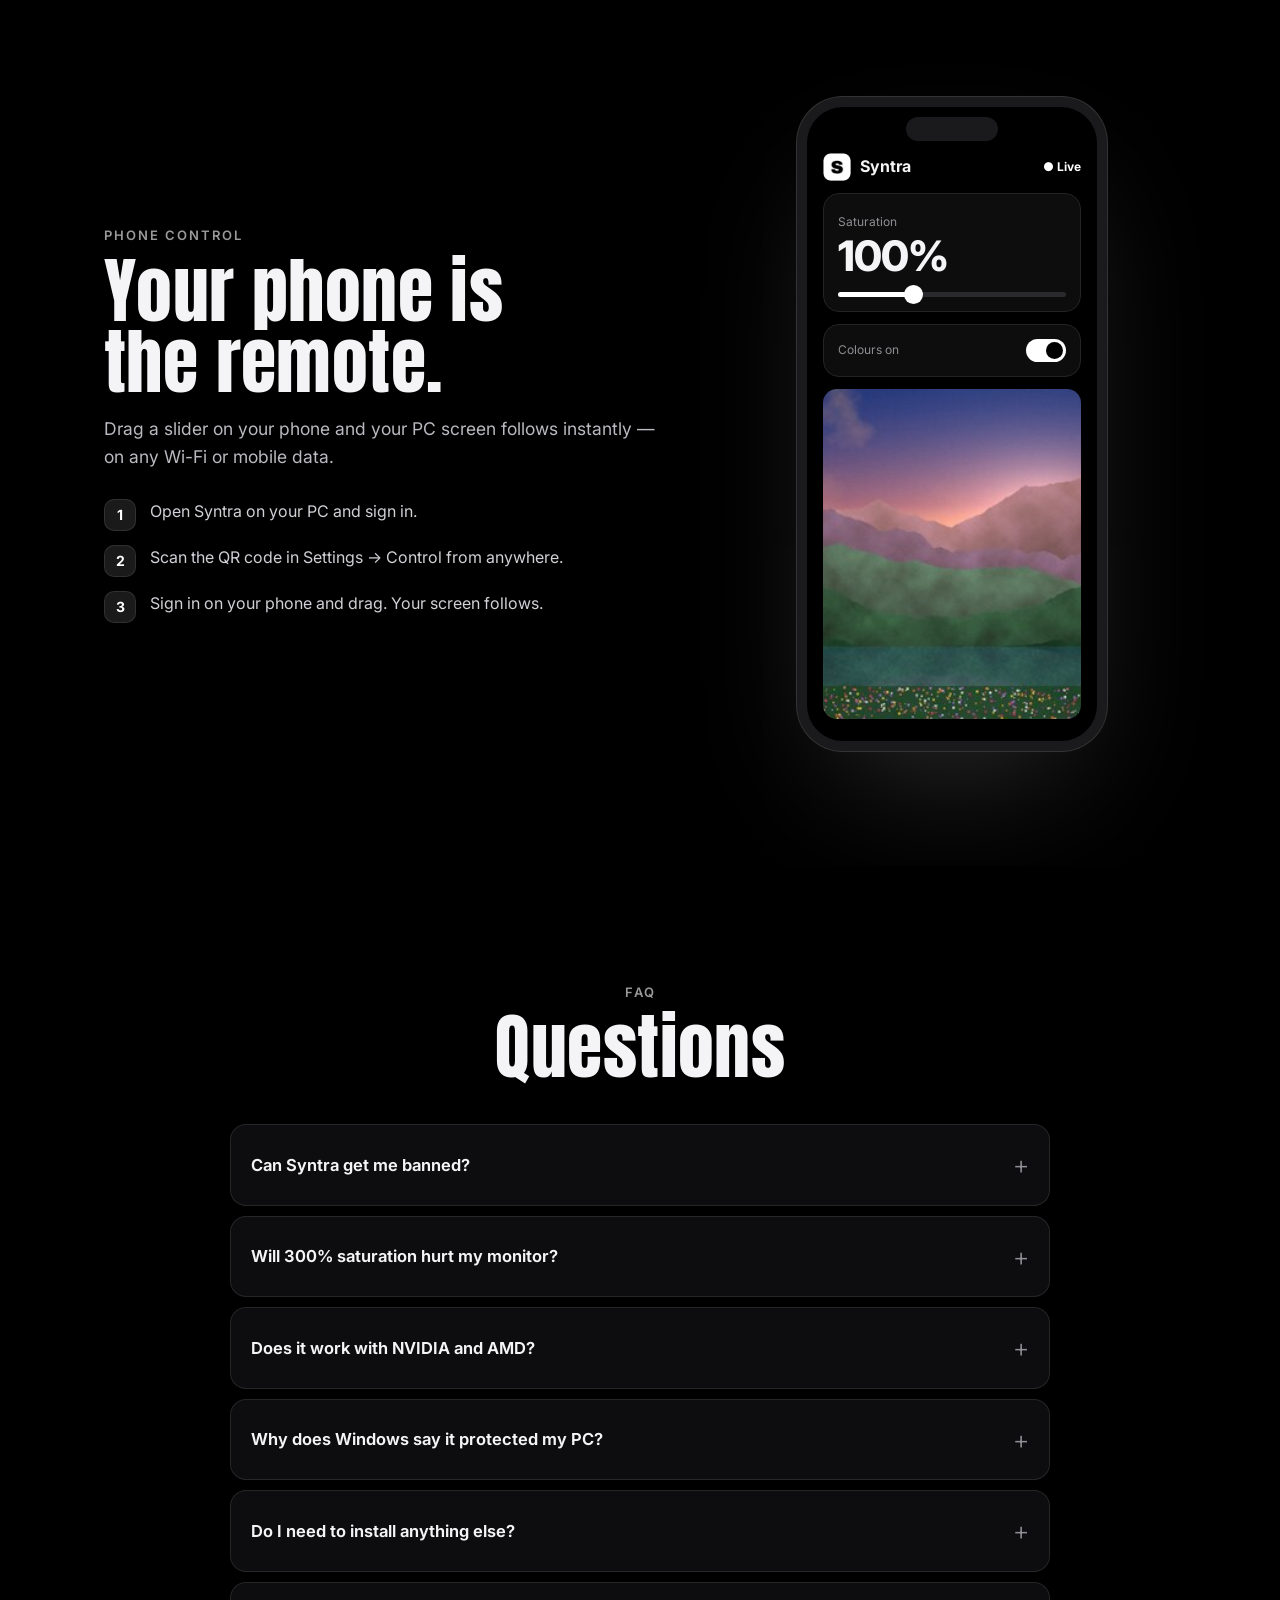
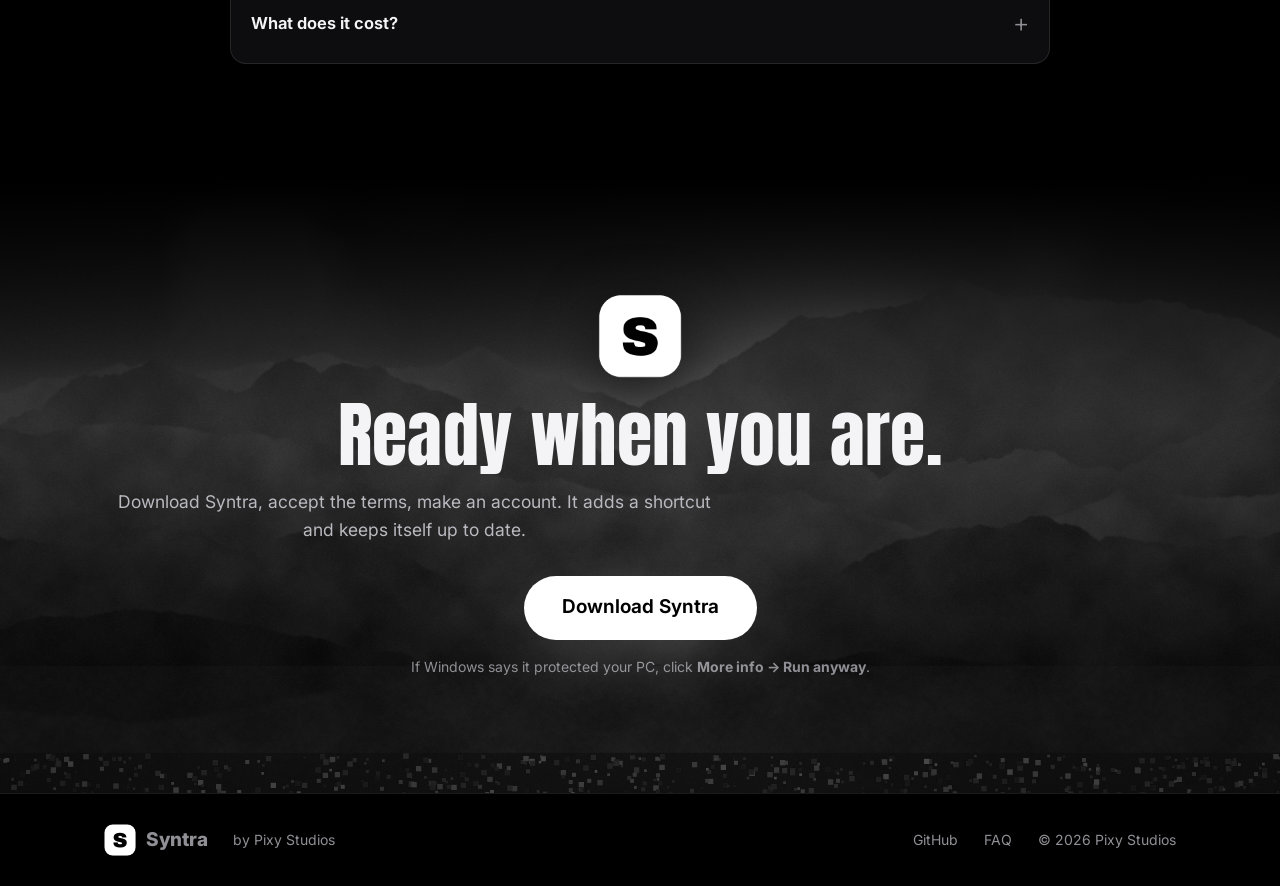
==== commit a8a61c52: "Website hero: 'Push More Colour Than NVIDIA.' with rotating words, new light-streak background Co-Au" ====
--- a/docs/site/index.html
+++ b/docs/site/index.html
@@ -35,6 +35,7 @@
       <input type="range" id="hsat" min="0" max="300" value="100" aria-label="Try the saturation">
       <div class="scale"><span>0</span><span class="mid">100 · as it ships</span><span>300%</span></div>
       <div class="satnum" id="hsatv"></div>
+      <p class="note" id="note"></p>
     </div>
     <p class="lead" id="lead"></p>
     <div class="cta">
--- a/docs/site/css/style.css
+++ b/docs/site/css/style.css
@@ -53,7 +53,7 @@
 
 /* ---------- hero ---------- */
 .hero { position: relative; min-height: 100vh; padding: 140px 0 90px; display: flex; align-items: center; text-align: center; overflow: hidden; isolation: isolate; }
-.hero .bg { position: absolute; inset: -6% -2% 0; z-index: -2; background: url(../img/aurora.jpg) center 35% / cover no-repeat; transform: translateY(var(--py, 0)) scale(1.06); filter: saturate(calc((var(--sat, 1) - 1) * 1.5)) contrast(1.15) brightness(1.15); transition: filter .15s; }
+.hero .bg { position: absolute; inset: -6% -2% 0; z-index: -2; background: url(../img/streaks.jpg) center / cover no-repeat; transform: translateY(var(--py, 0)) scale(1.06); filter: saturate(calc((var(--sat, 1) - 1) * 1.5)) contrast(1.15) brightness(1.15); transition: filter .15s; }
 .hero::before { content: ""; position: absolute; inset: 0; z-index: -1; background:
   radial-gradient(rgba(255,255,255,.06) 1px, transparent 1.3px) 0 0 / 22px 22px,
   linear-gradient(180deg, rgba(0,0,0,.15) 0%, rgba(0,0,0,.35) 55%, #000 100%); }
@@ -297,3 +297,12 @@
   .rail .track { flex-wrap: wrap; width: auto; transform: none; }
   .words span { color: #fff; }
 }
+
+/* rotating last line of the headline */
+h1.big .rot { position: relative; display: block; height: .98em; overflow: hidden; }
+h1.big .rot b { position: absolute; left: 0; right: 0; font-weight: 400; transform: translateY(105%); opacity: 0; transition: transform .7s cubic-bezier(.7,0,.2,1), opacity .5s; }
+h1.big .rot b.on { transform: none; opacity: 1; }
+h1.big .rot b.out { transform: translateY(-105%); opacity: 0; }
+h1.big .rot b::after { content: ""; position: absolute; left: 50%; bottom: .02em; width: 0; height: 6px; background: #fff; transform: translateX(-50%); transition: width .8s .35s cubic-bezier(.2,.8,.2,1); }
+h1.big .rot b.on::after { width: 60%; }
+.note { color: #bdbdc2; font-size: 14.5px; margin-top: 10px; }
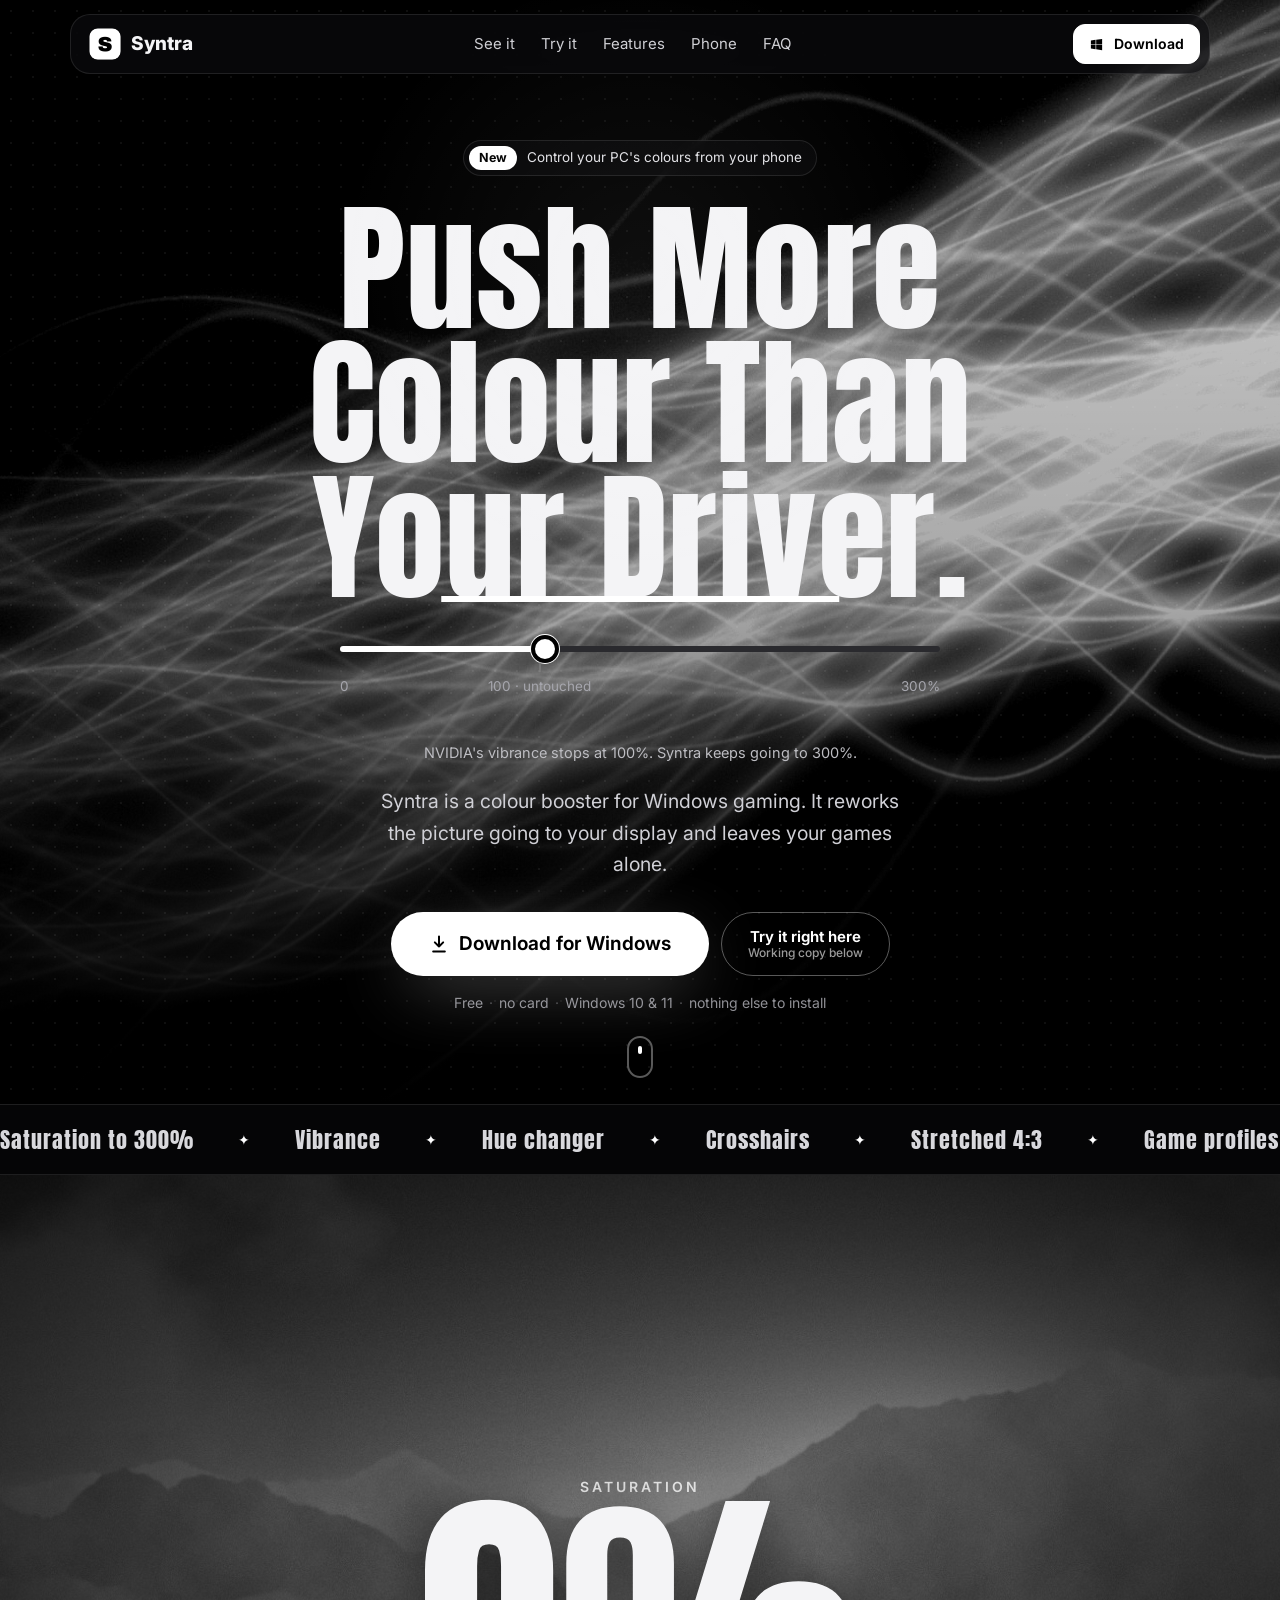
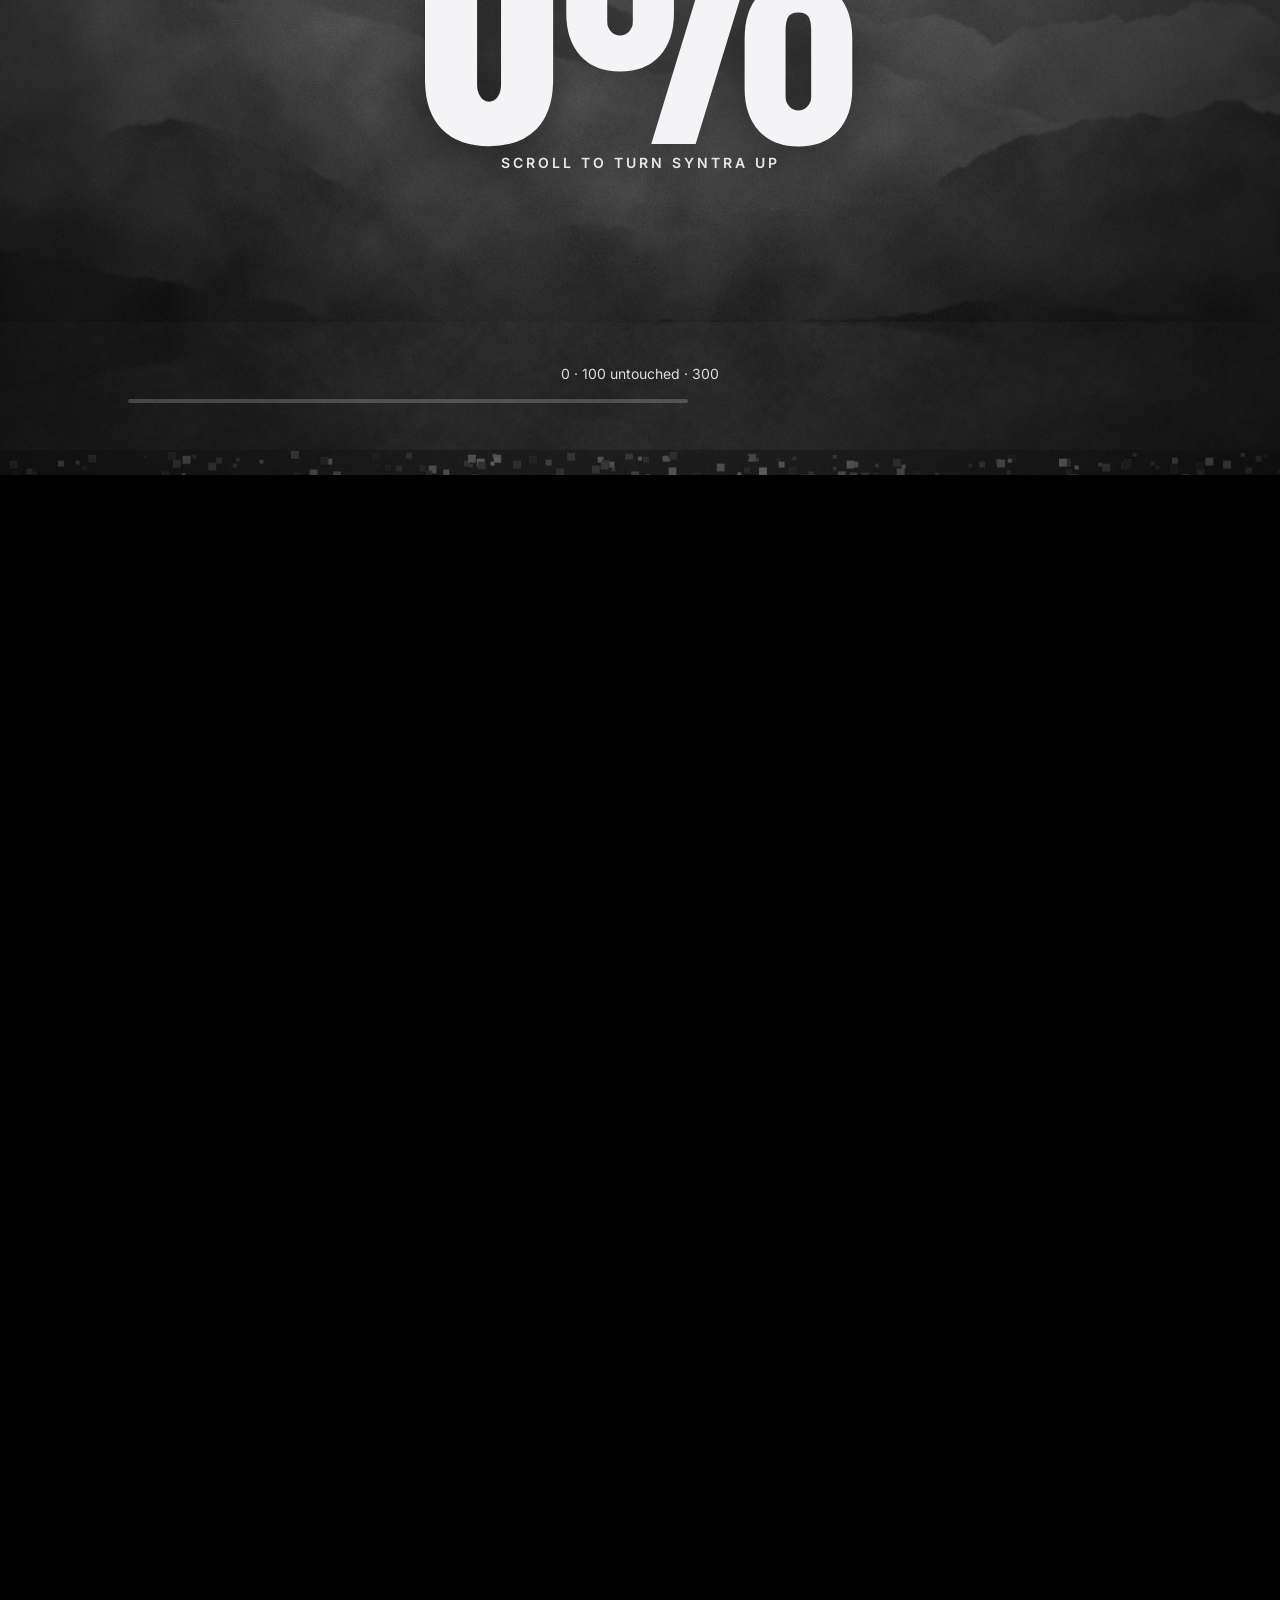
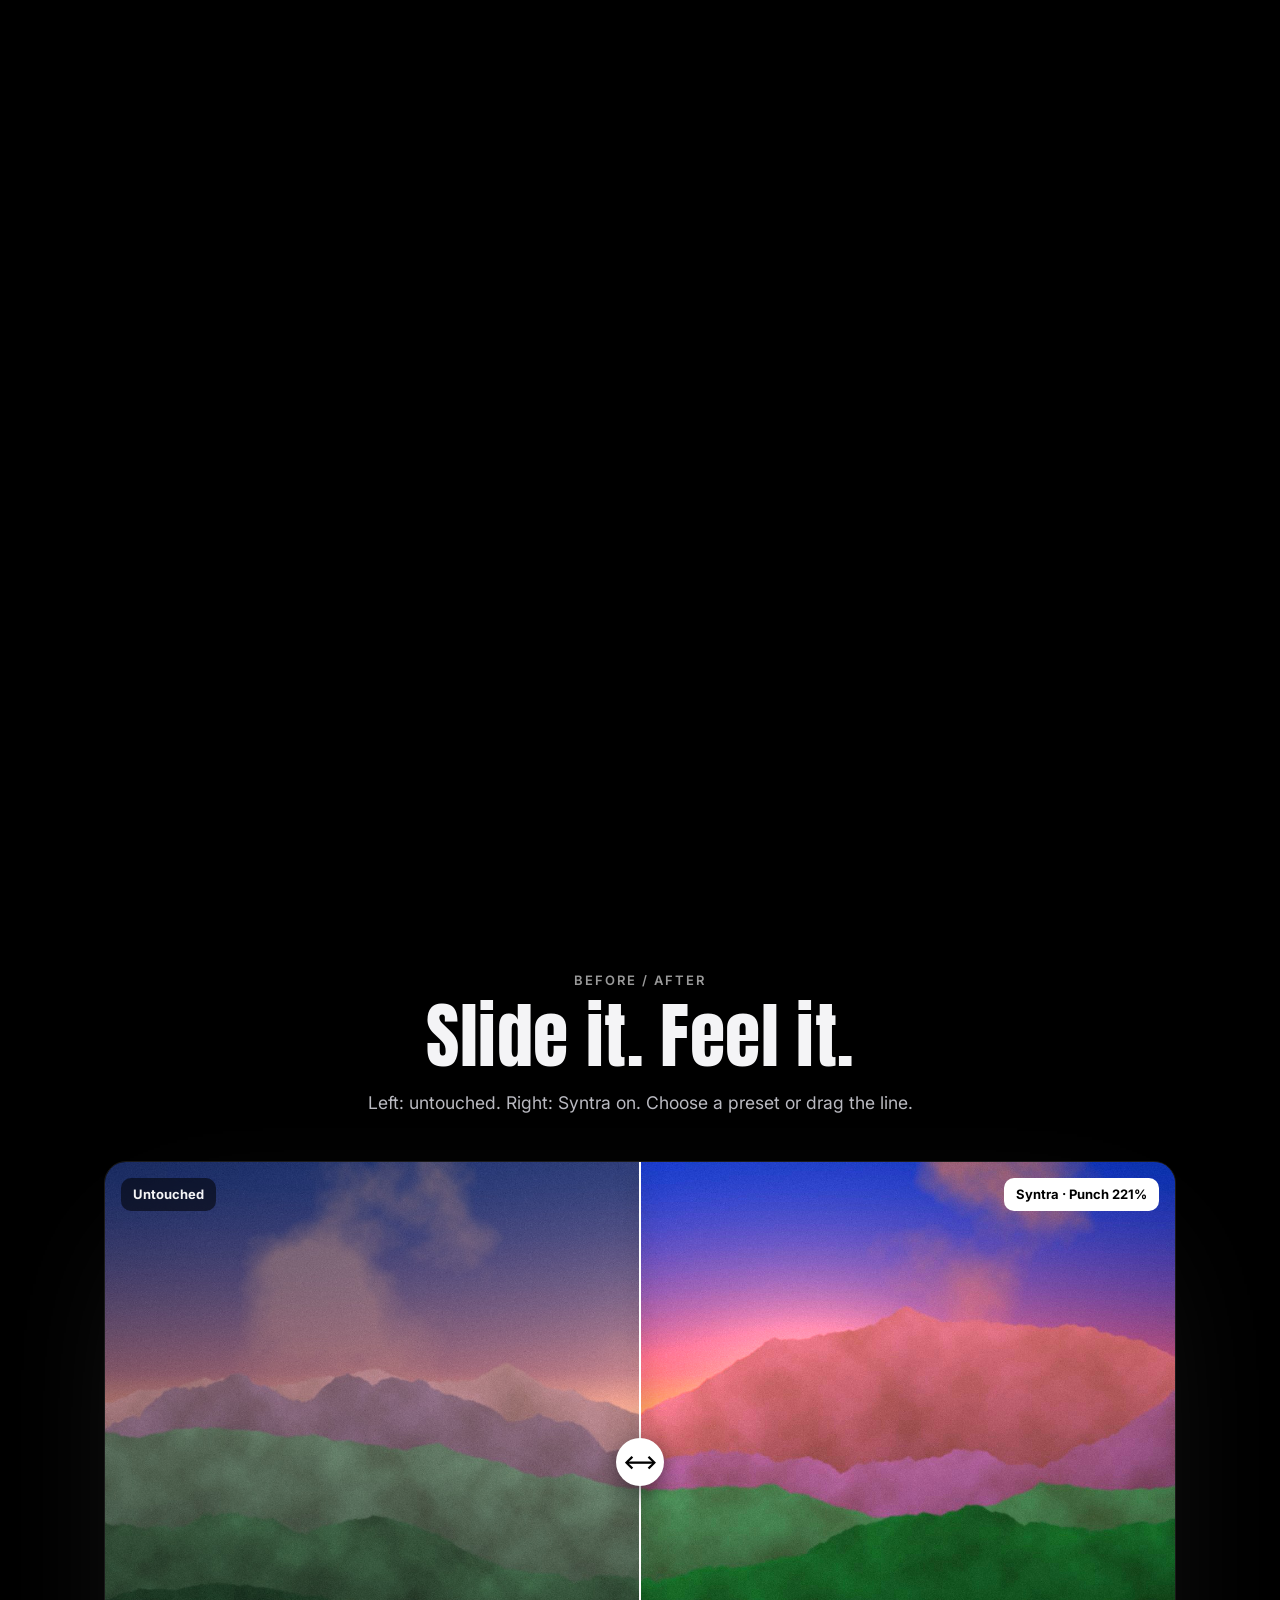
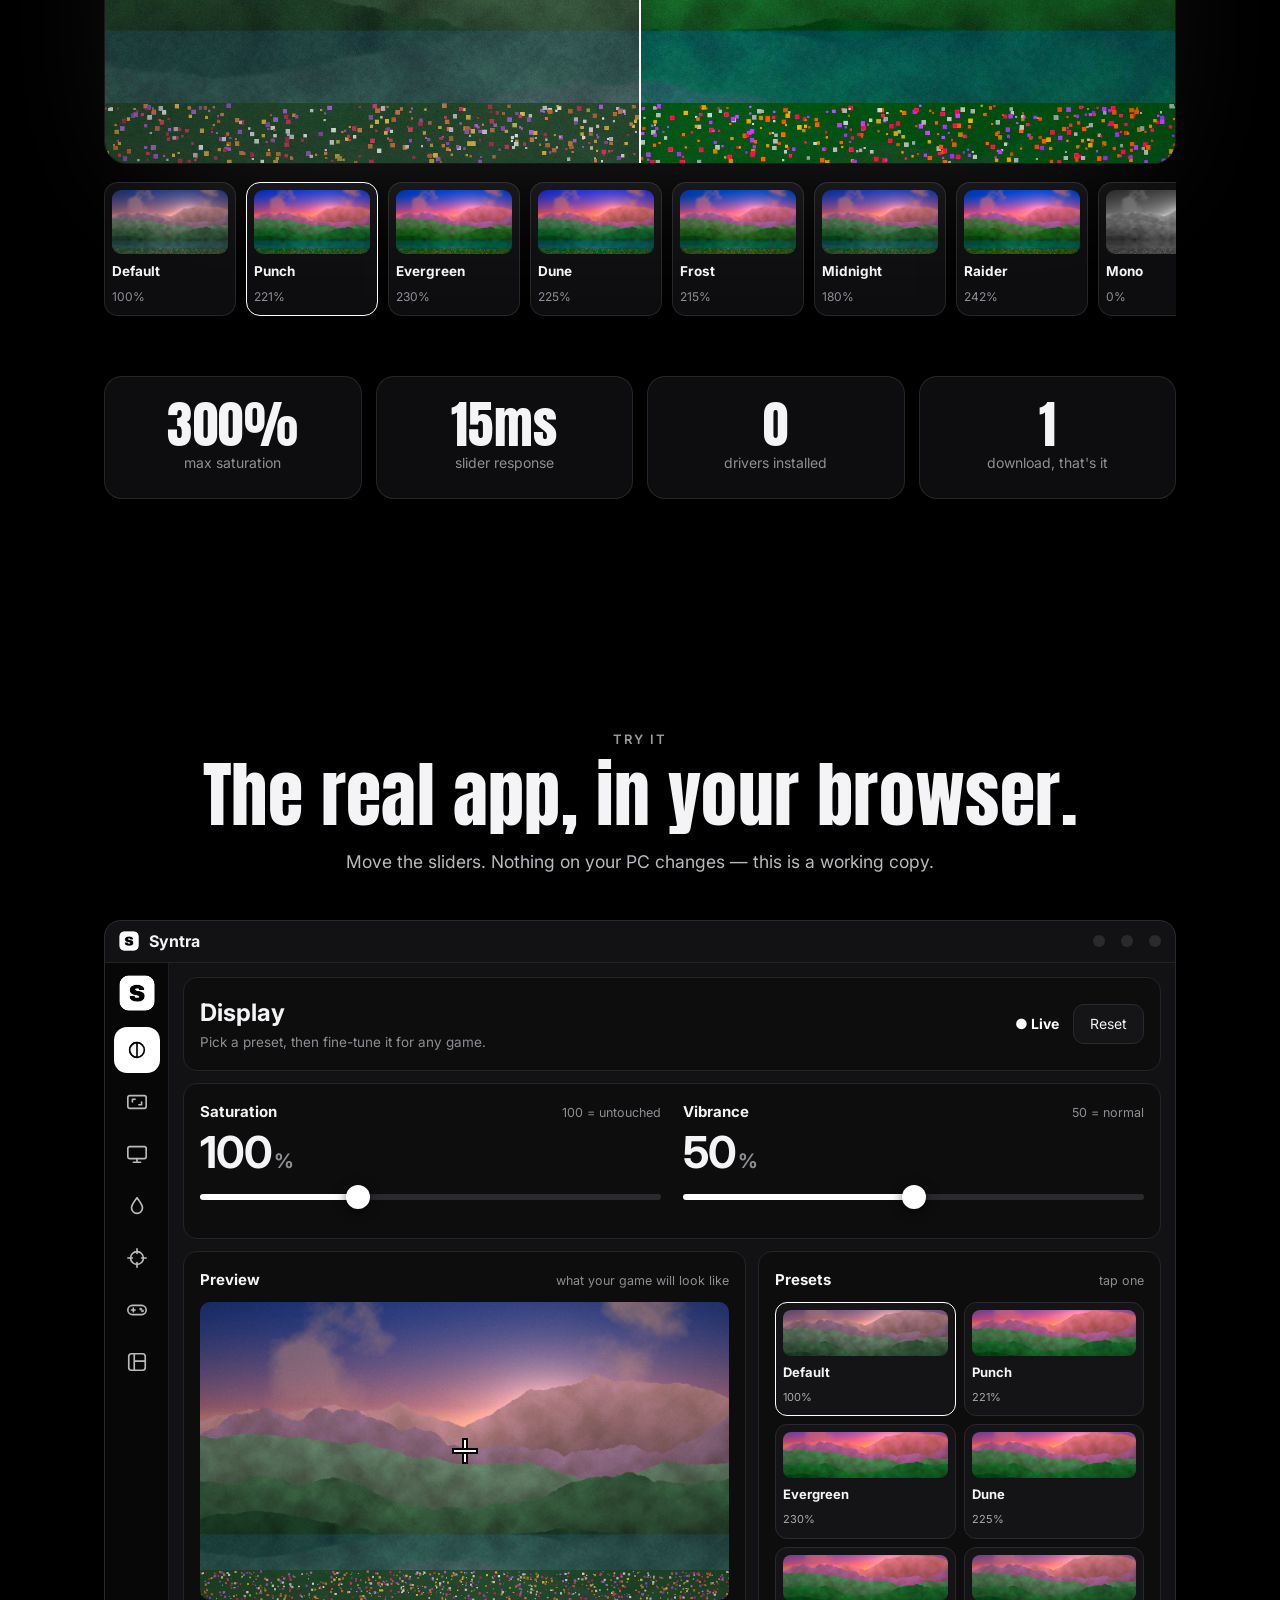
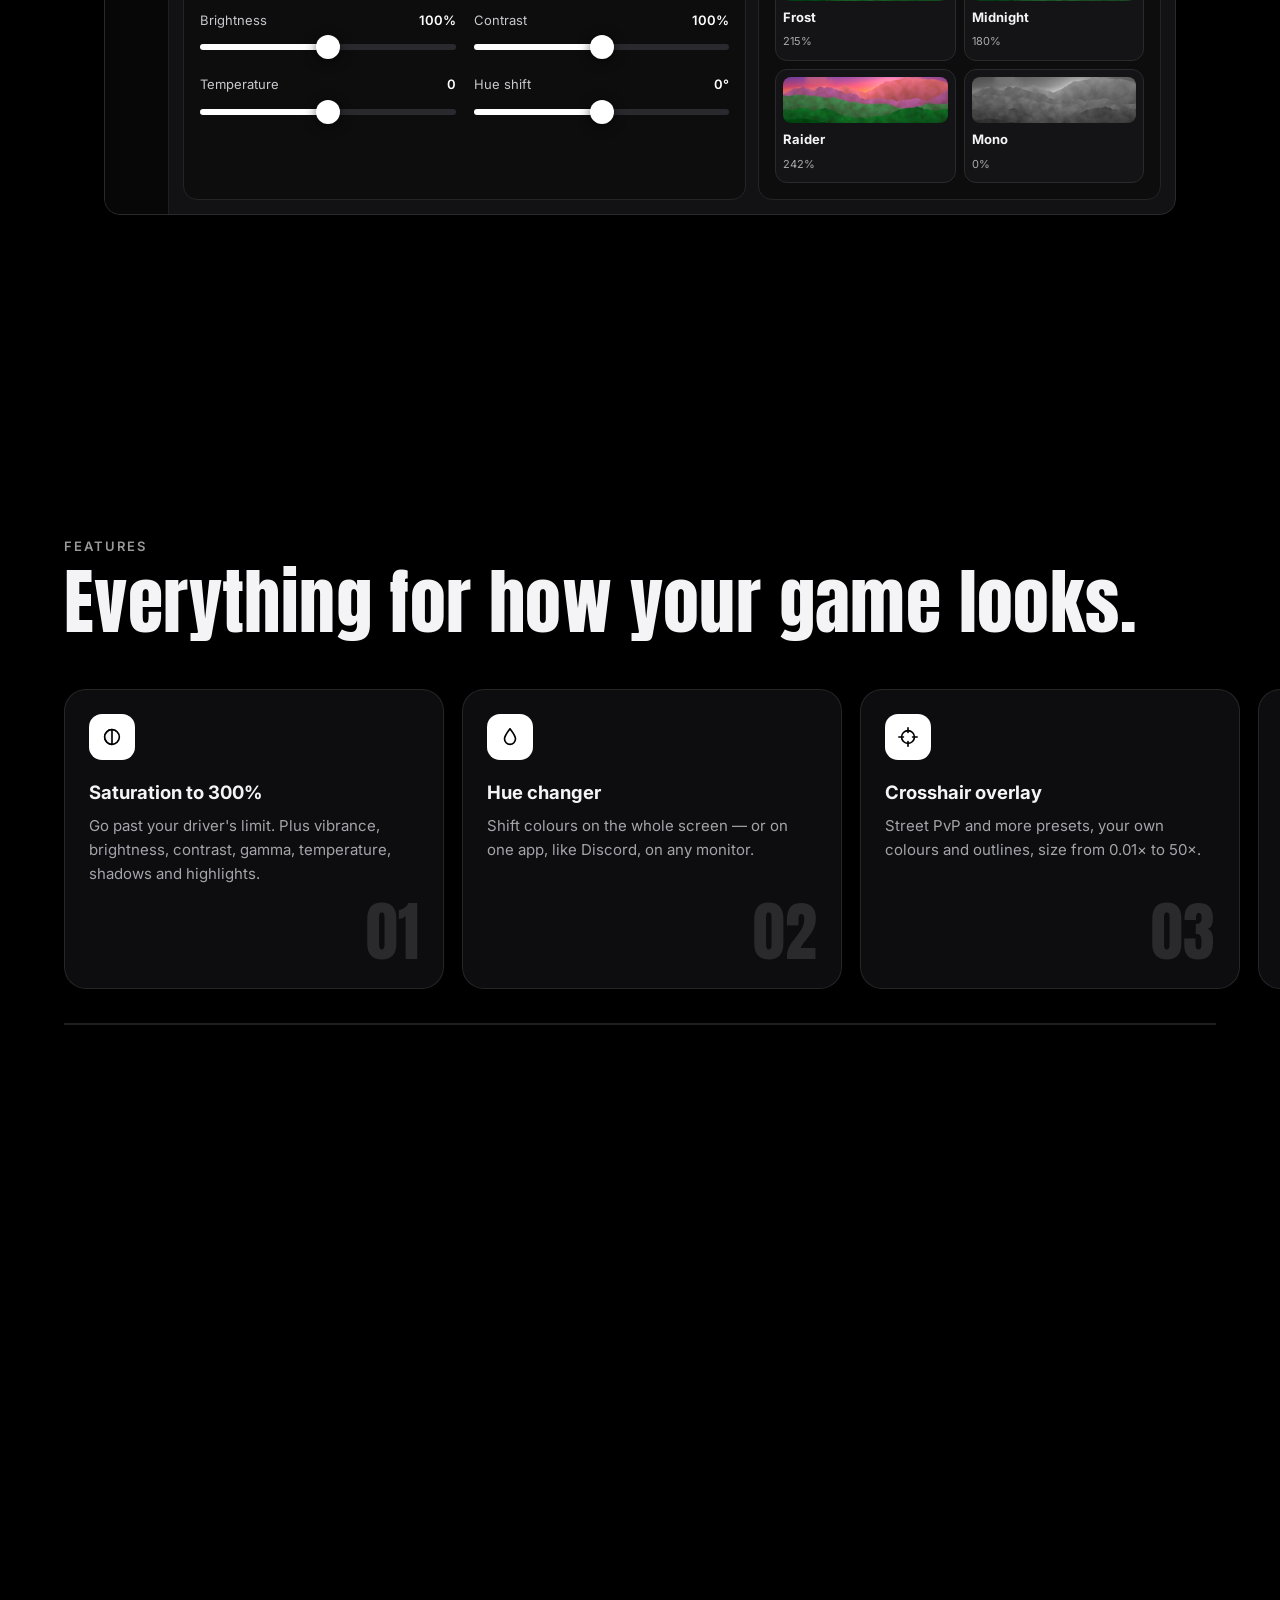
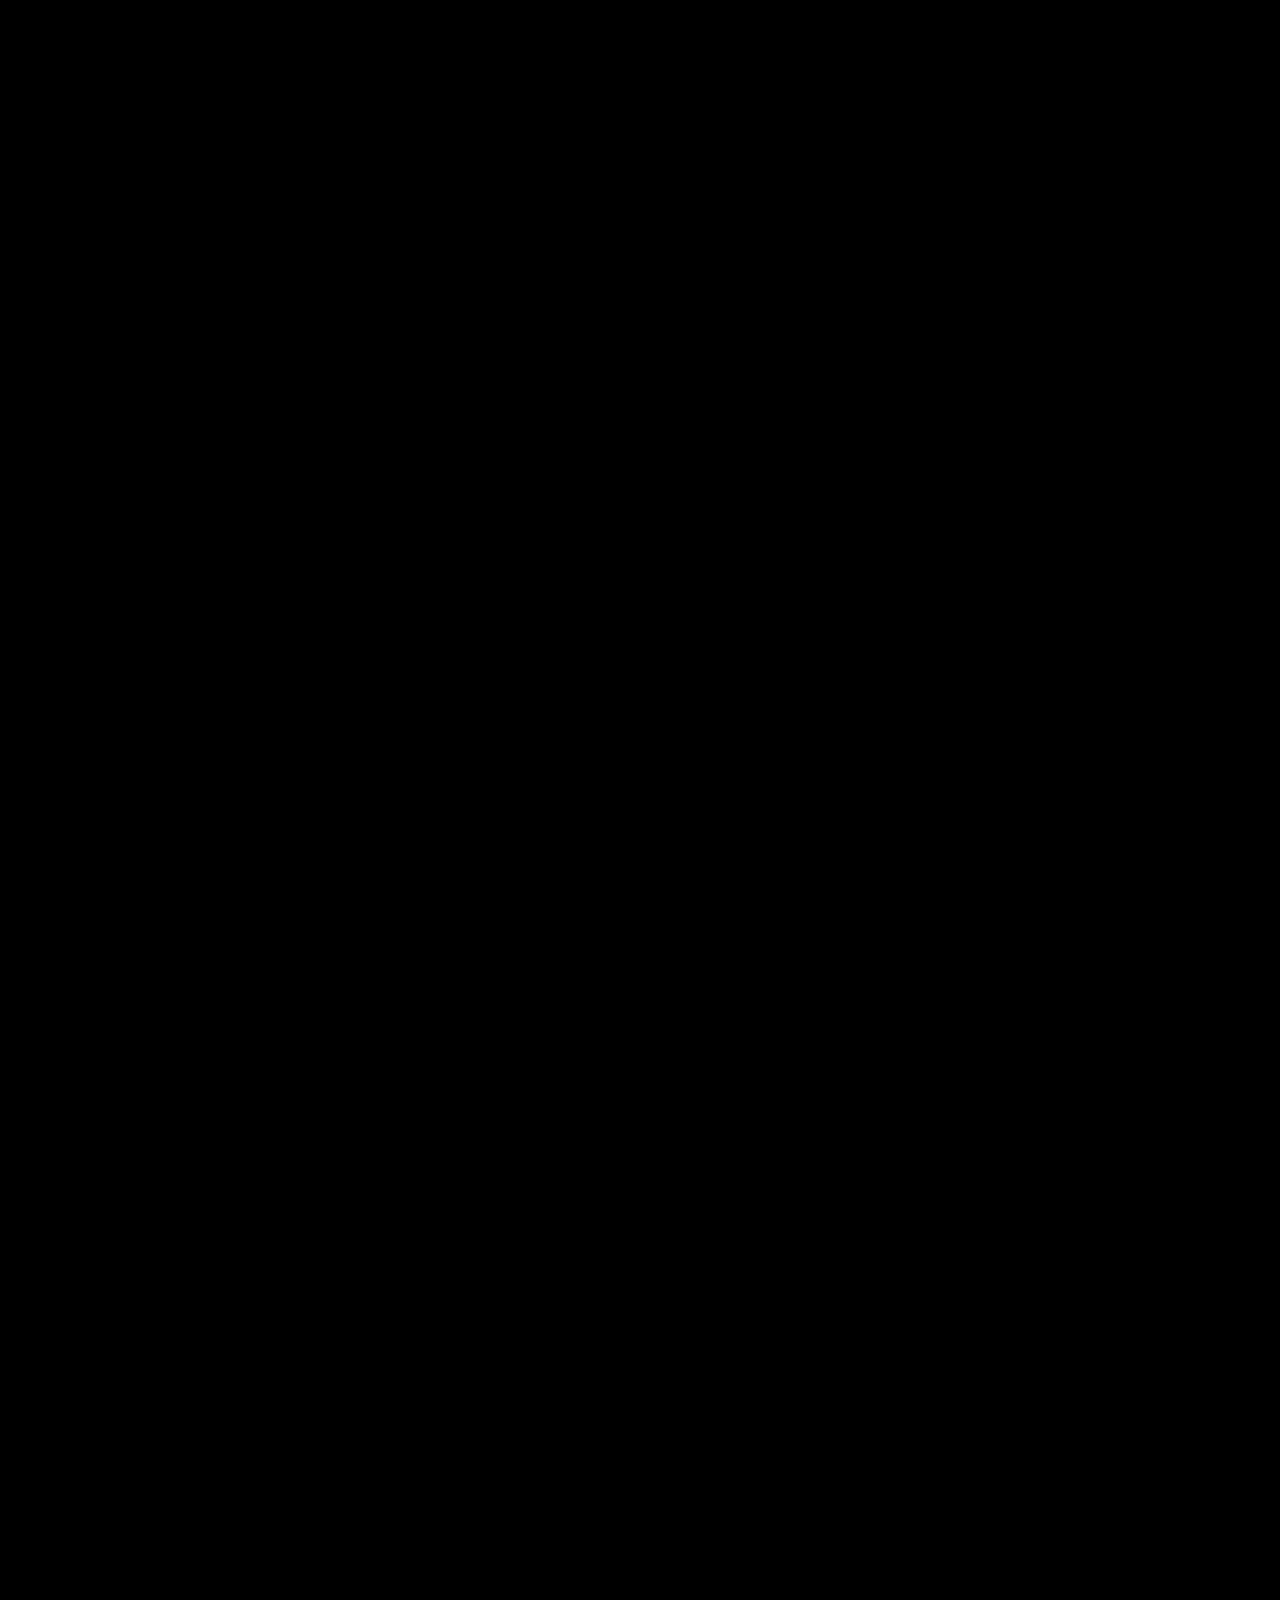
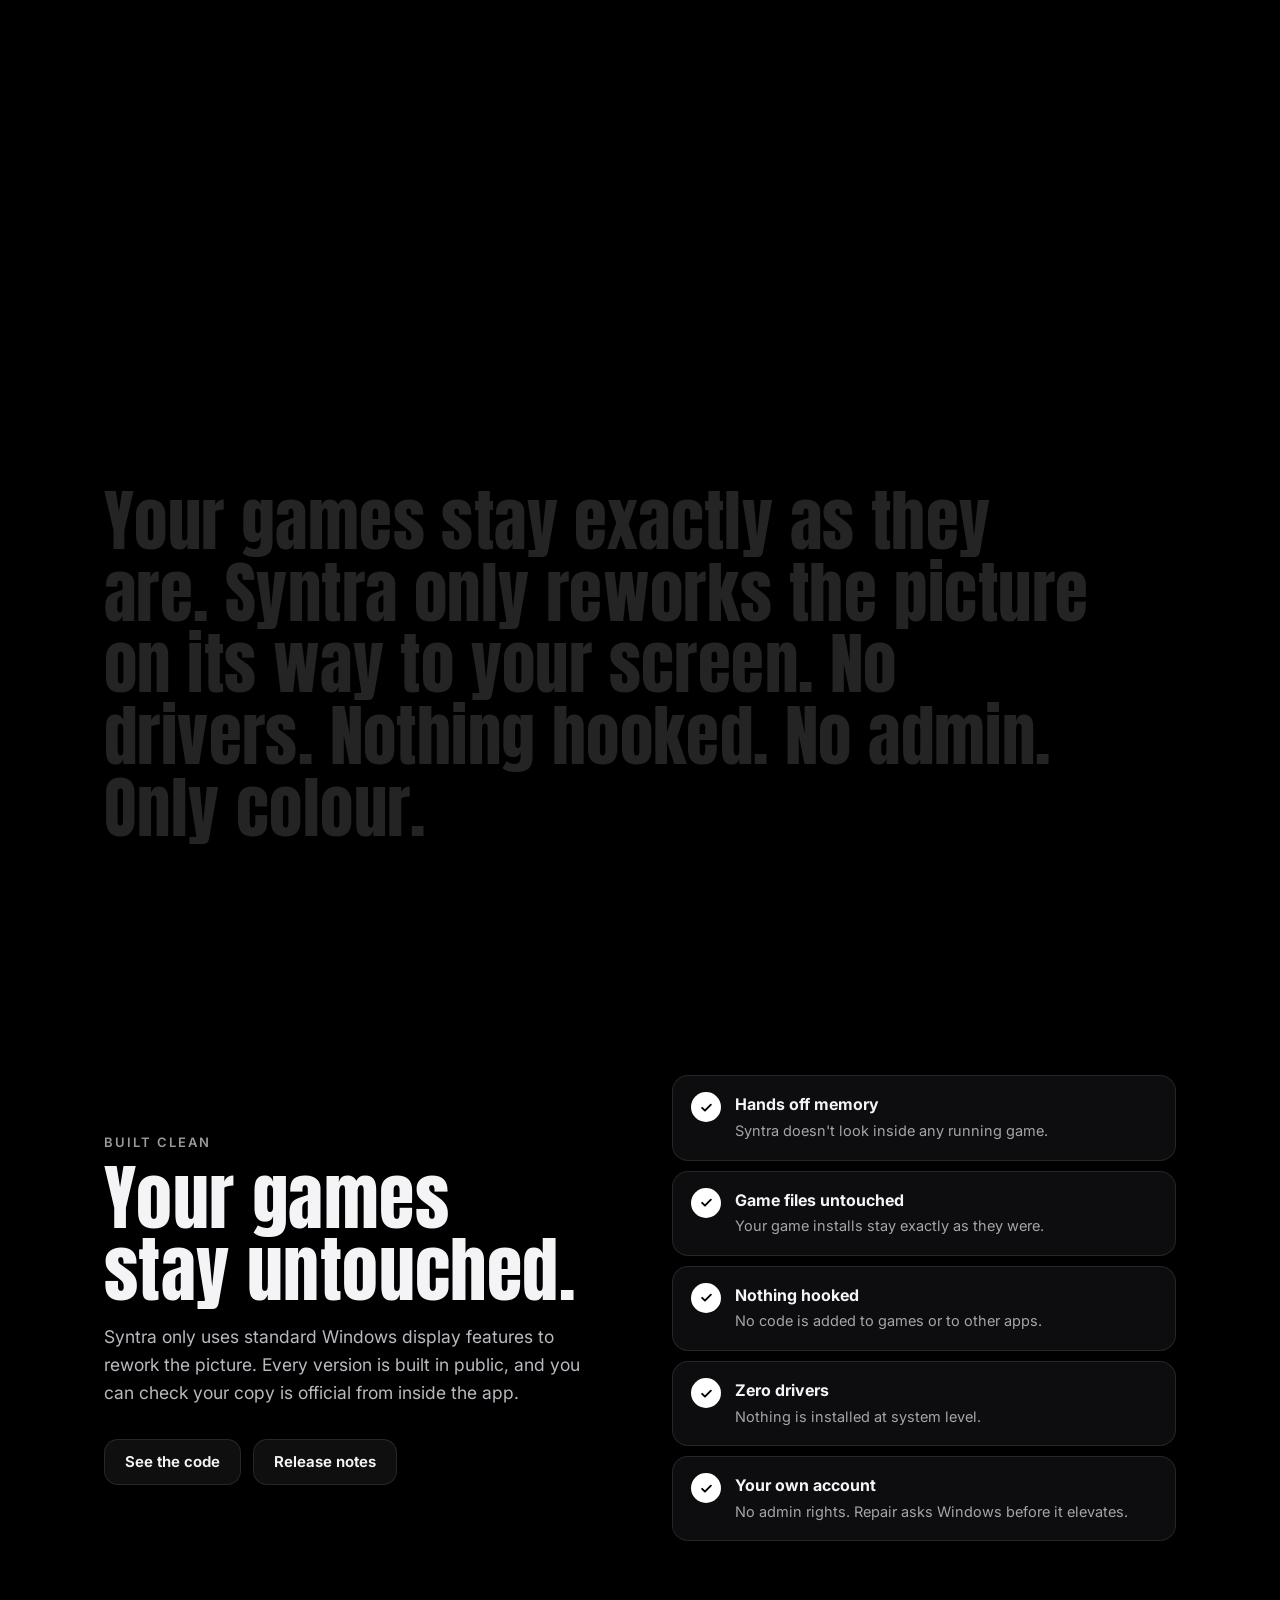
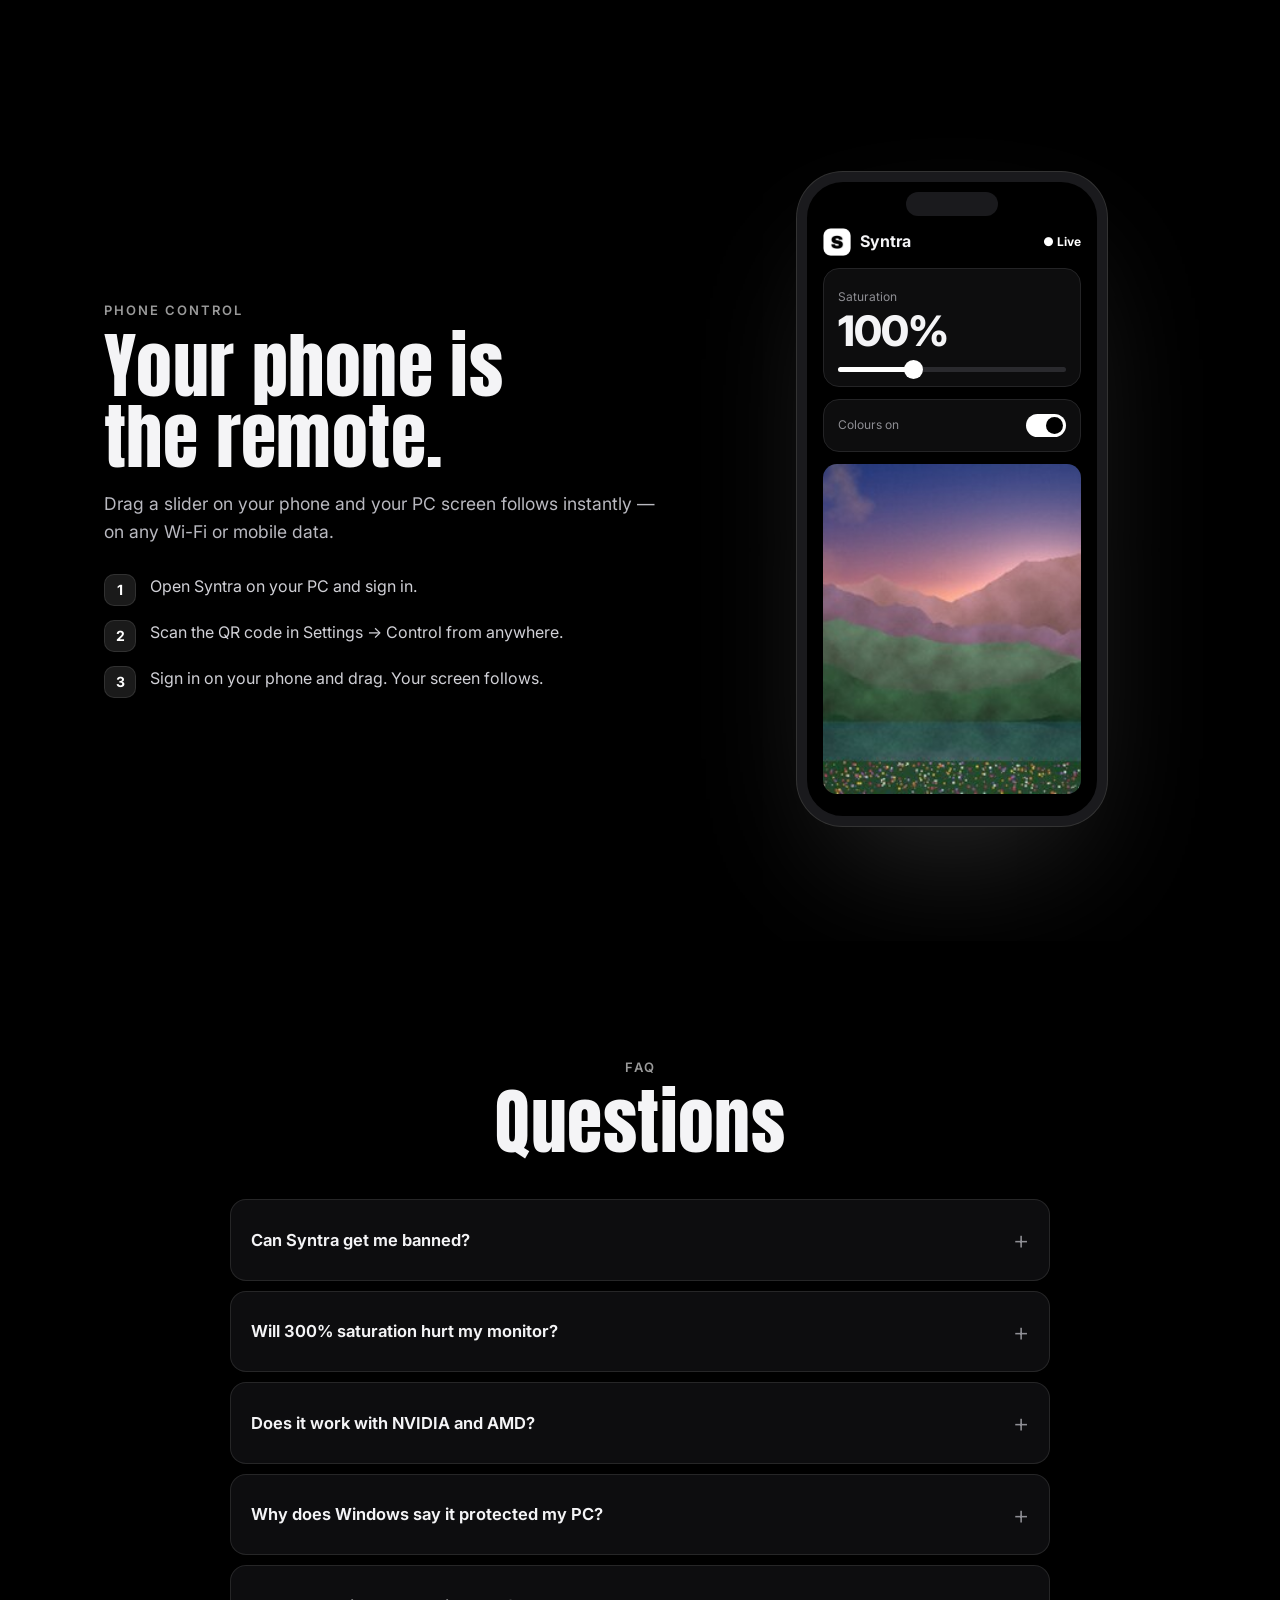
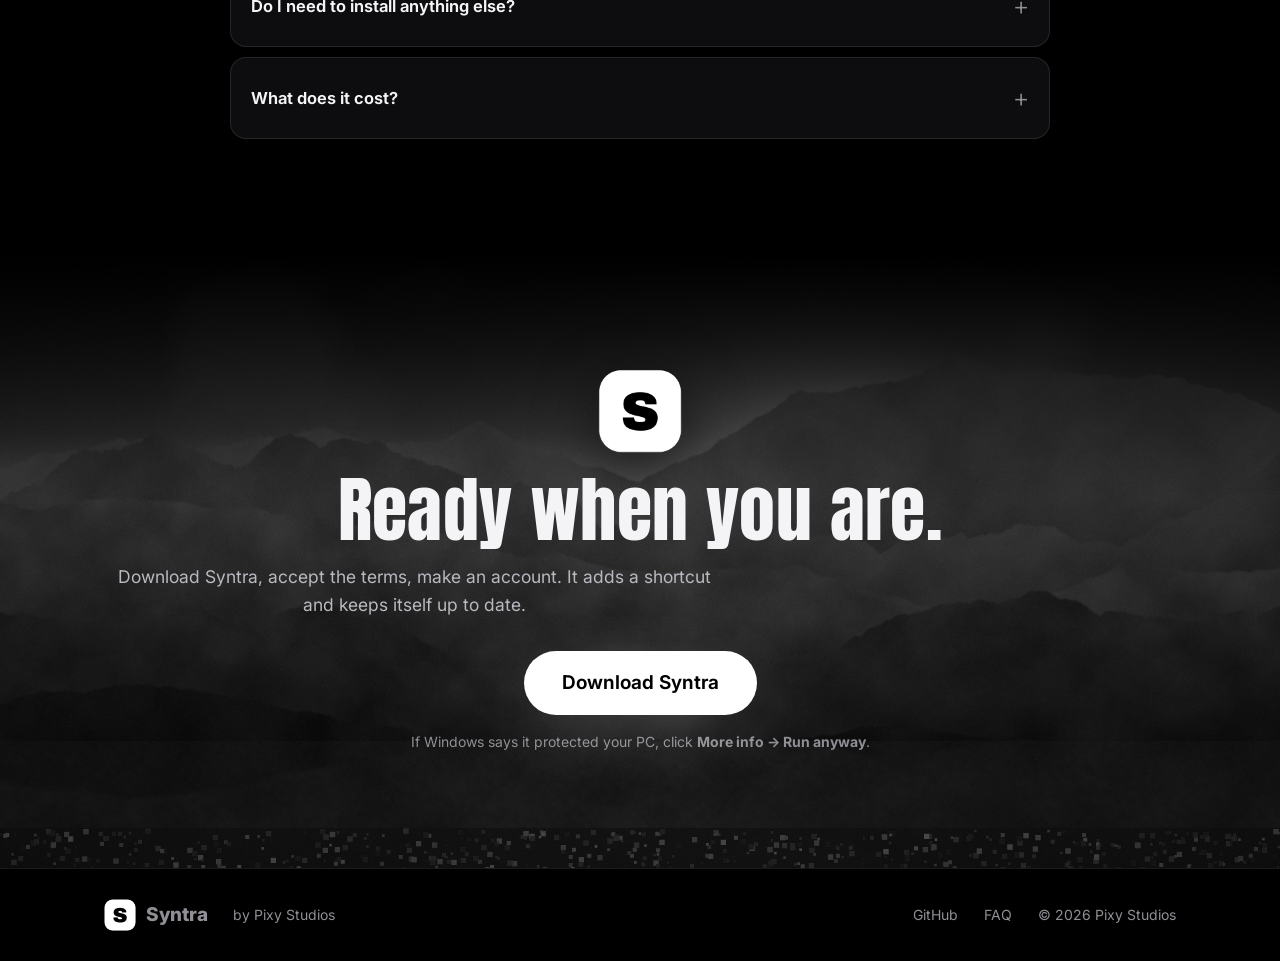
==== commit 736137ee: "Rewrite wording to be fully original (no phrases close to other apps); rename presets Co-Authored-By" ====
--- a/docs/site/index.html
+++ b/docs/site/index.html
@@ -7,7 +7,7 @@
 <meta name="description" content="Syntra makes your games pop: saturation up to 300%, vibrance, hue, crosshairs, resolution and phone control, without touching the game.">
 <meta name="theme-color" content="#000000">
 <meta property="og:title" content="Syntra · Push colour to 300%">
-<meta property="og:description" content="A Windows colour app for gamers. It changes what your monitor shows — never the game.">
+<meta property="og:description" content="A colour booster for Windows gaming. It reworks the picture going to your display and leaves your games alone.">
 <meta property="og:image" content="img/valley.jpg">
 <link rel="icon" href="img/logo.png">
 <link rel="preconnect" href="https://fonts.googleapis.com"><link rel="preconnect" href="https://fonts.gstatic.com" crossorigin>
@@ -33,7 +33,7 @@
     <h1 class="big" id="headline"></h1>
     <div class="rainbow">
       <input type="range" id="hsat" min="0" max="300" value="100" aria-label="Try the saturation">
-      <div class="scale"><span>0</span><span class="mid">100 · as it ships</span><span>300%</span></div>
+      <div class="scale"><span>0</span><span class="mid">100 · untouched</span><span>300%</span></div>
       <div class="satnum" id="hsatv"></div>
       <p class="note" id="note"></p>
     </div>
@@ -55,19 +55,19 @@
   <div class="pin">
     <div class="pic" aria-hidden="true"></div><div class="shade" aria-hidden="true"></div>
     <div class="readout"><div class="l">Saturation</div><div class="n" id="storyn">0%</div><div class="l" id="storyl">Scroll to turn Syntra up</div></div>
-    <div class="cap">0 · 100 as it ships · 300</div>
+    <div class="cap">0 · 100 untouched · 300</div>
     <div class="bar"><i></i></div>
   </div>
 </section>
 
 <section class="band" id="compare">
   <div class="wrap center">
-    <div class="rv"><div class="kicker">See the difference</div><h2>Drag to see Syntra on.</h2>
-      <p class="sub">Left is the game as it ships. Right is with Syntra. Pick a preset or move the split.</p></div>
+    <div class="rv"><div class="kicker">Before / After</div><h2>Slide it. Feel it.</h2>
+      <p class="sub">Left: untouched. Right: Syntra on. Choose a preset or drag the line.</p></div>
     <div class="compare rv" id="cmp">
       <img class="before" src="img/valley.jpg" alt="A sunset valley, normal colours" draggable="false">
       <img class="after" src="img/valley.jpg" alt="" draggable="false">
-      <span class="tag l">As it ships</span><span class="tag r" id="cmptag">Syntra · 221%</span>
+      <span class="tag l">Untouched</span><span class="tag r" id="cmptag">Syntra · 221%</span>
       <div class="handle"></div>
     </div>
     <div class="presets" id="presets"></div>
@@ -84,9 +84,9 @@
       <div class="abody">
         <aside class="aside" id="aside"></aside>
         <div class="amain">
-          <div class="acard ahead"><div><h3>Display</h3><p>Presets are starting points. The sliders work in whatever you play.</p></div><div class="alive">● Live</div><button class="abtn" id="areset">Reset</button></div>
+          <div class="acard ahead"><div><h3>Display</h3><p>Pick a preset, then fine-tune it for any game.</p></div><div class="alive">● Live</div><button class="abtn" id="areset">Reset</button></div>
           <div class="acard asplit">
-            <div><div class="arow"><b>Saturation</b><small>100 = the game as it ships</small></div><div class="anum"><span id="asatv">100</span><em>%</em></div><input type="range" id="asat" min="0" max="300" value="100" aria-label="Saturation"></div>
+            <div><div class="arow"><b>Saturation</b><small>100 = untouched</small></div><div class="anum"><span id="asatv">100</span><em>%</em></div><input type="range" id="asat" min="0" max="300" value="100" aria-label="Saturation"></div>
             <div><div class="arow"><b>Vibrance</b><small>50 = normal</small></div><div class="anum"><span id="avibv">50</span><em>%</em></div><input type="range" id="avib" min="0" max="100" value="50" aria-label="Vibrance"></div>
           </div>
           <div class="agrid">
@@ -115,8 +115,8 @@
 
 <section class="band" id="safe">
   <div class="wrap safe">
-    <div class="rv"><div class="kicker">Safe by design</div><h2>It never touches your games.</h2>
-      <p class="sub">Syntra only uses normal Windows features that change what your monitor shows. Every version is built in public, and you can check your copy is official from inside the app.</p>
+    <div class="rv"><div class="kicker">Built clean</div><h2>Your games stay untouched.</h2>
+      <p class="sub">Syntra only uses standard Windows display features to rework the picture. Every version is built in public, and you can check your copy is official from inside the app.</p>
       <div class="cta" style="justify-content:flex-start"><a class="btn" data-link="github" href="#">See the code</a><a class="btn" data-link="releases" href="#">Release notes</a></div></div>
     <div class="list rv" id="safelist"></div>
   </div>
